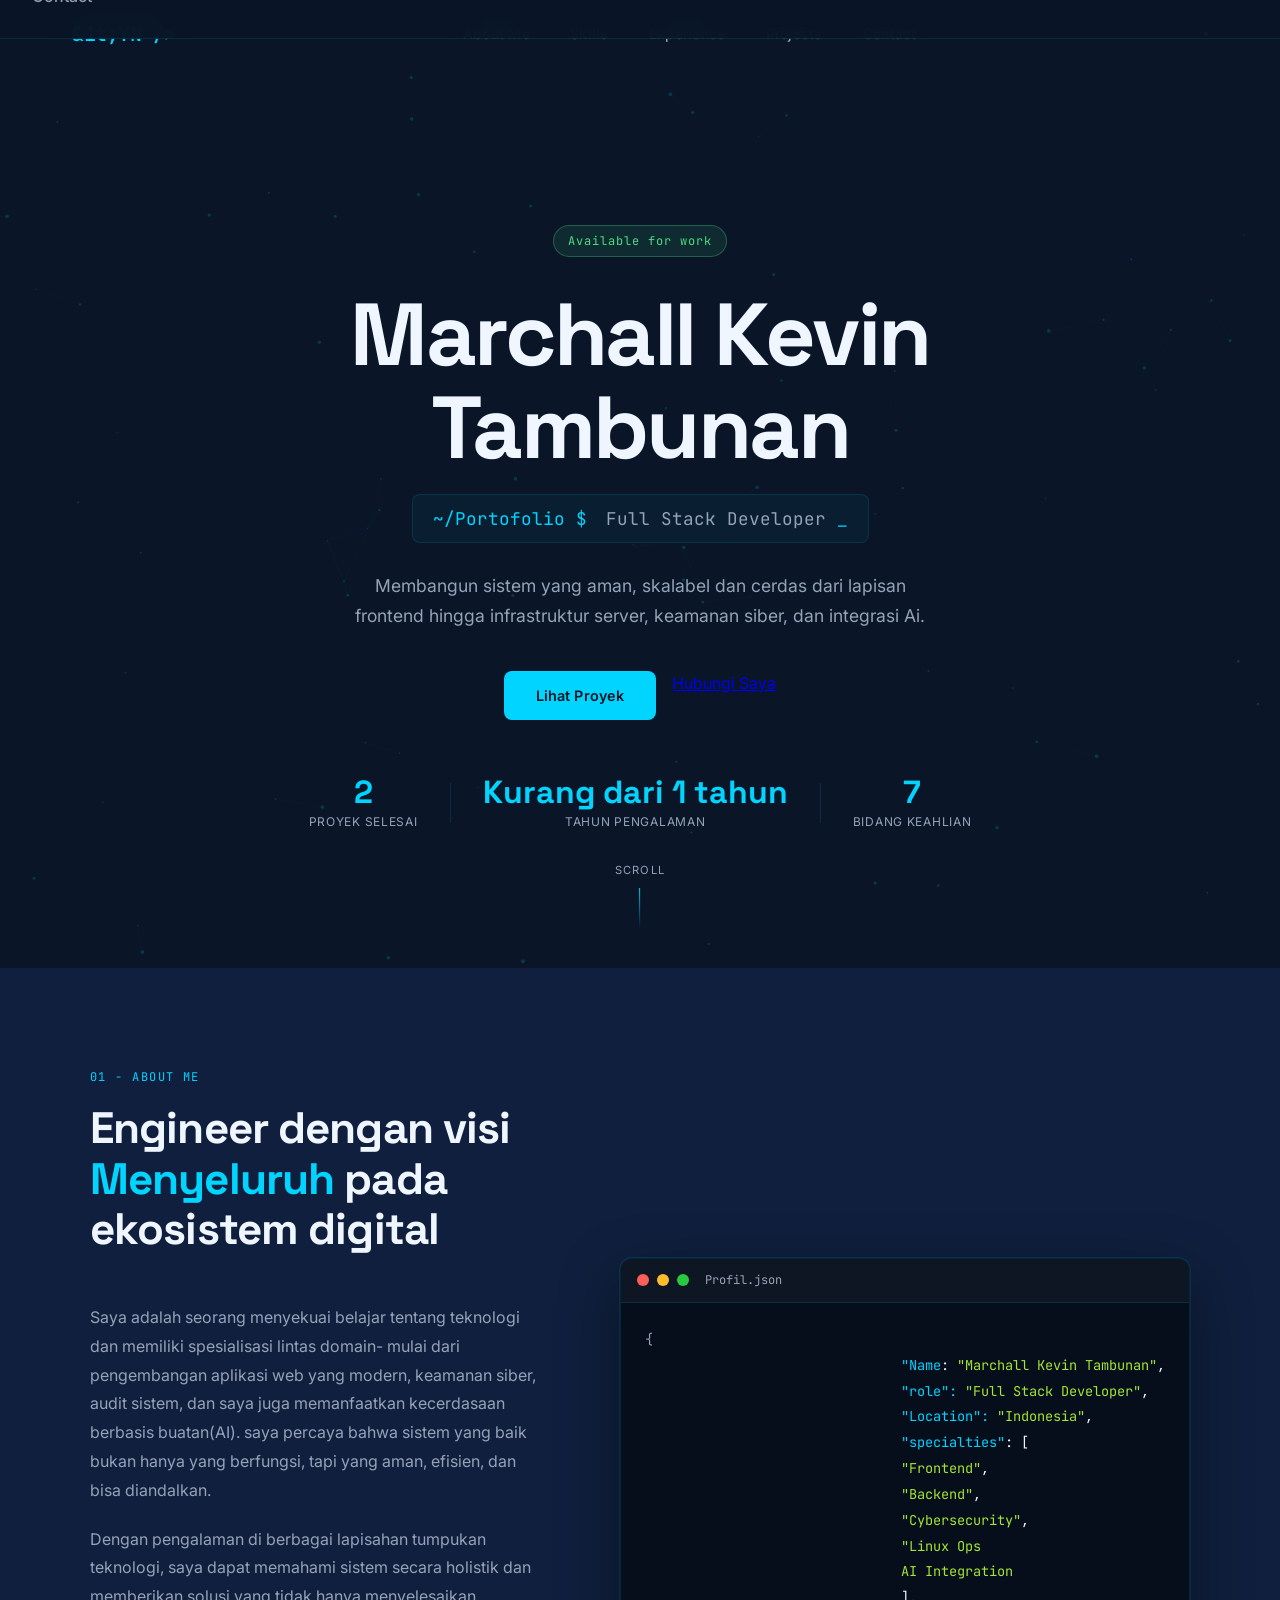
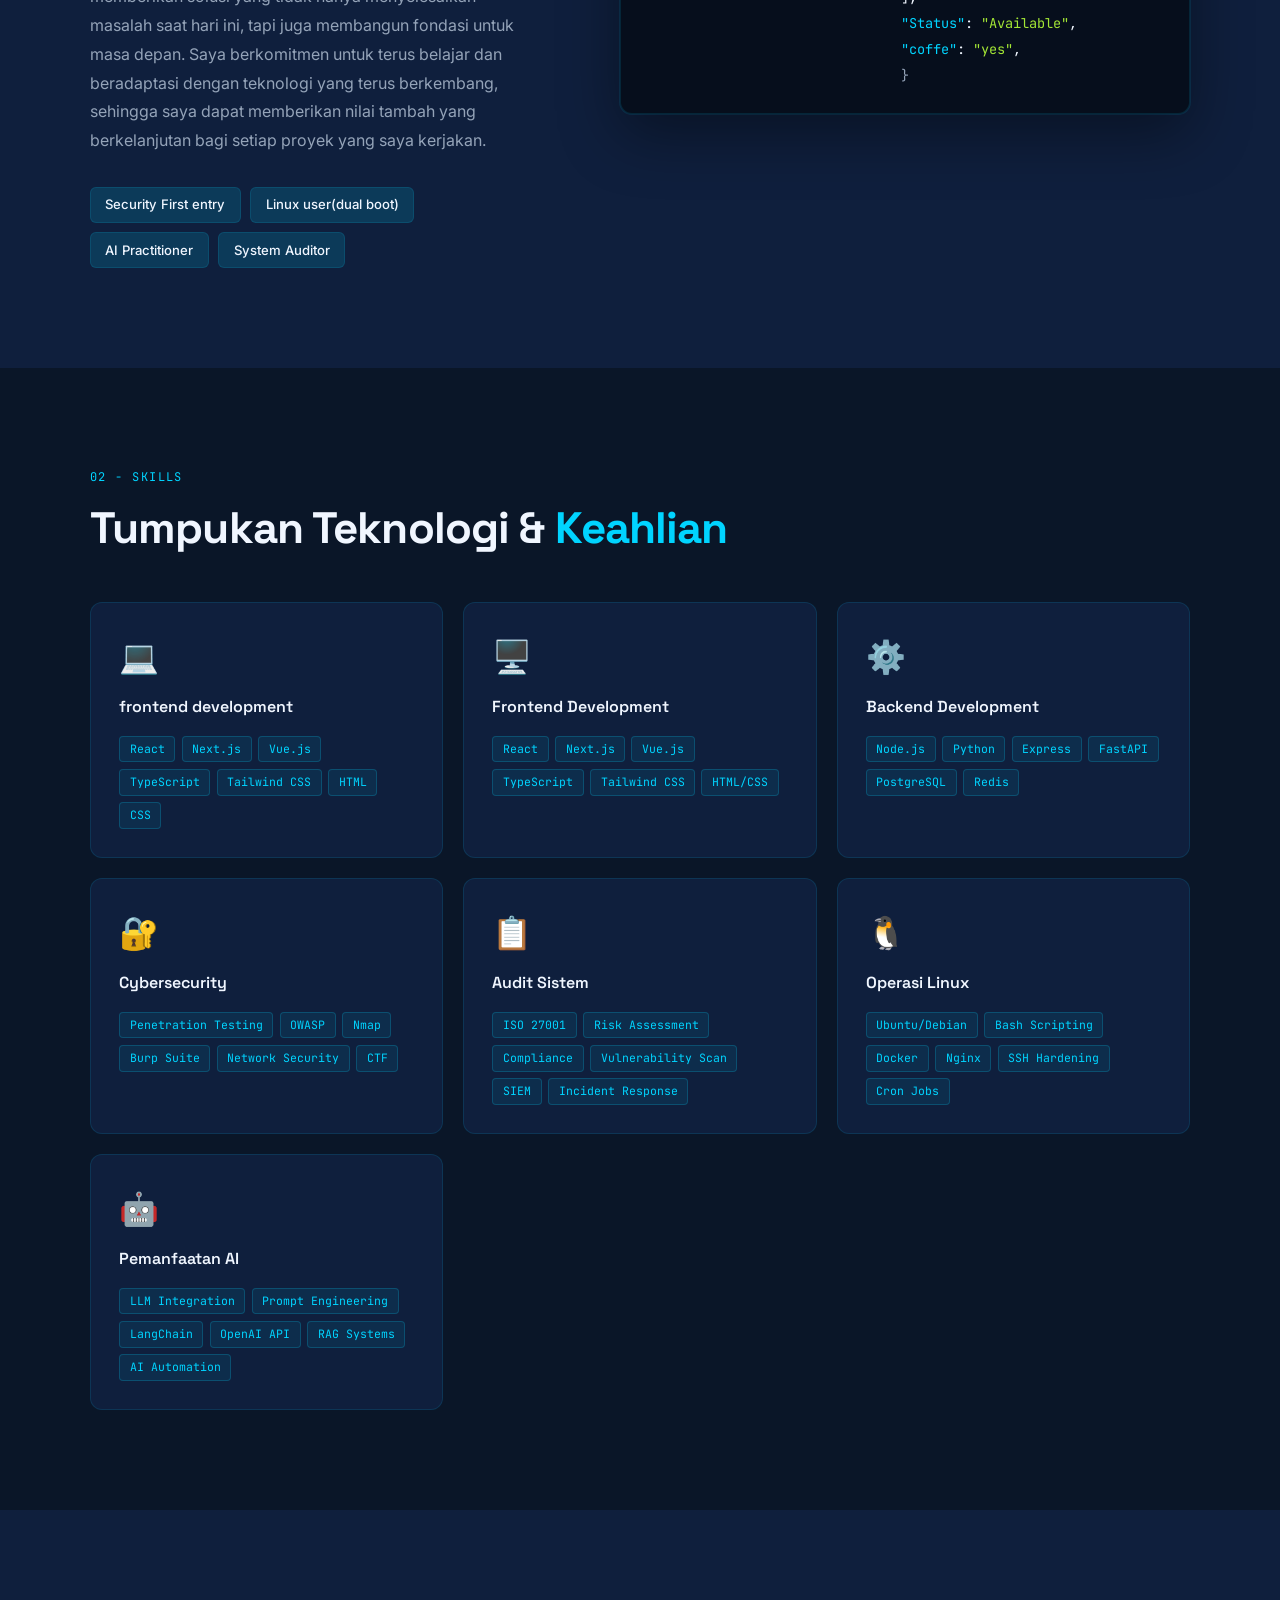
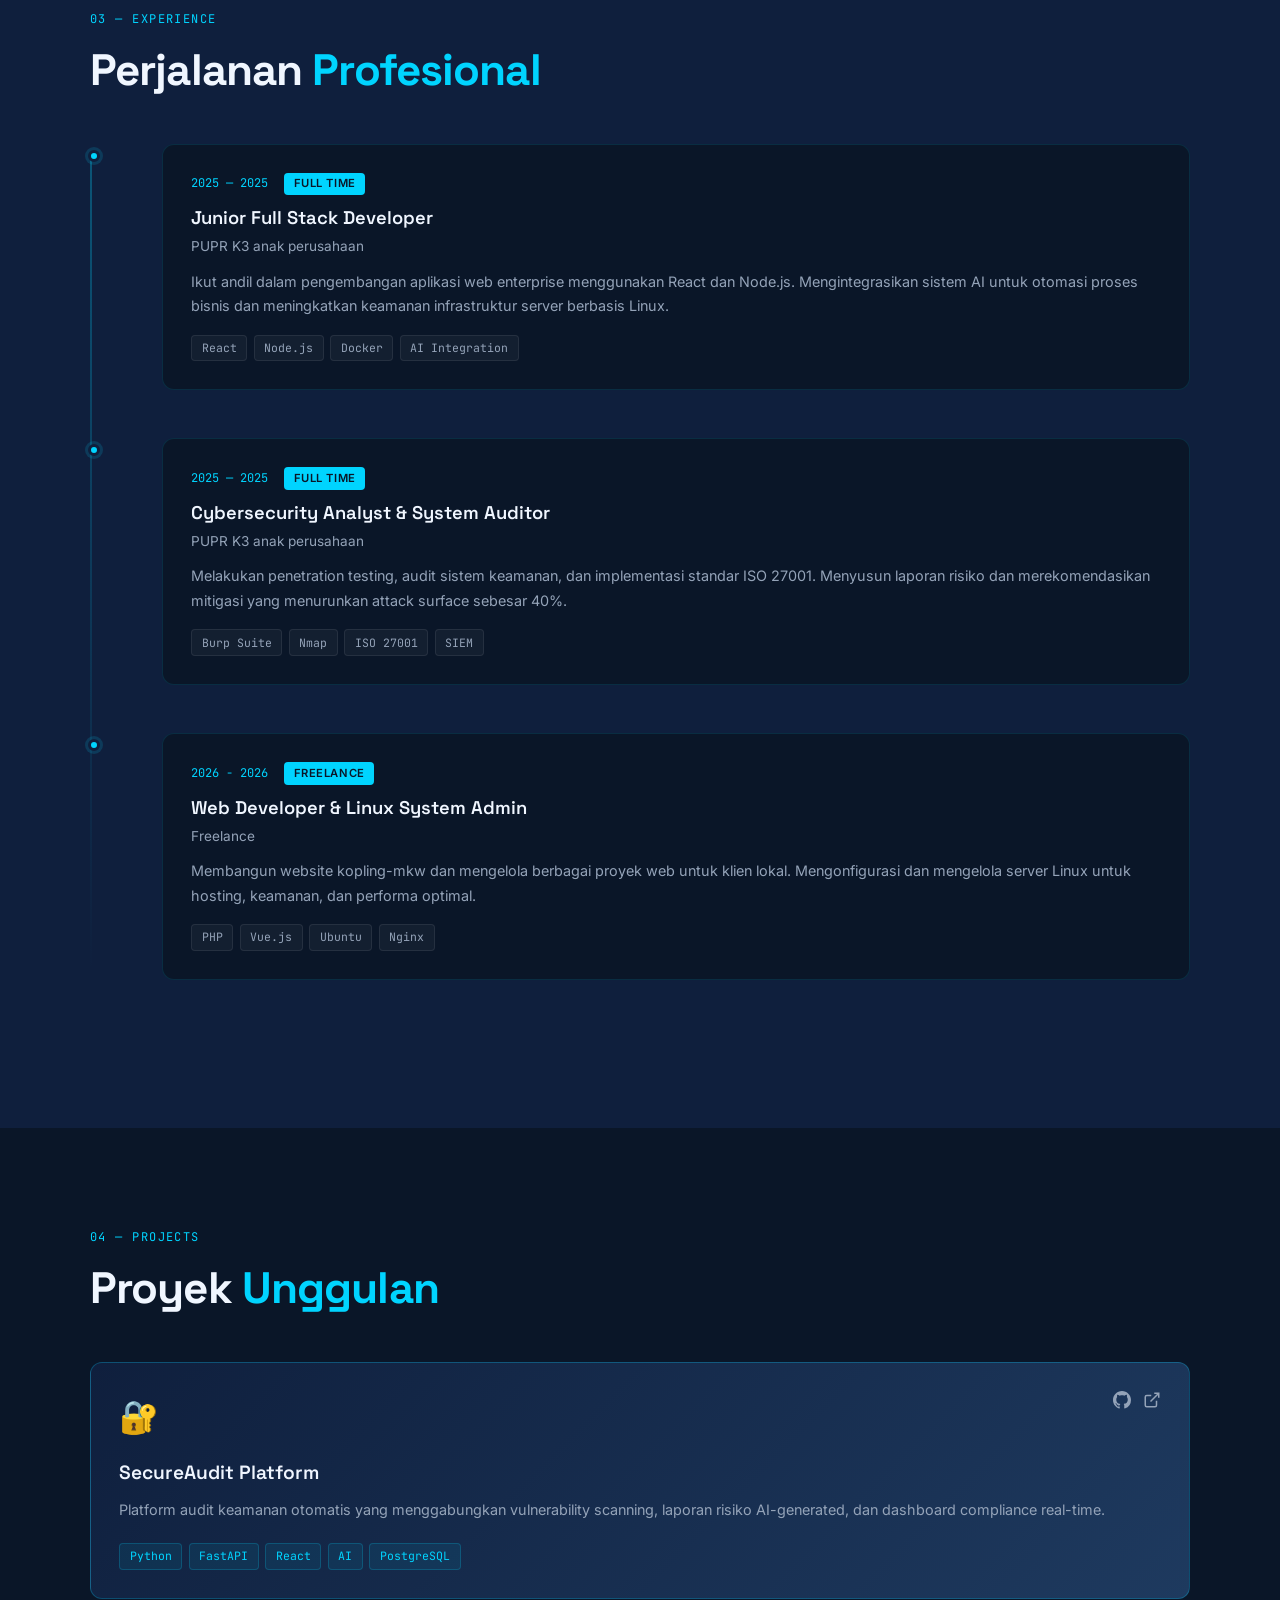
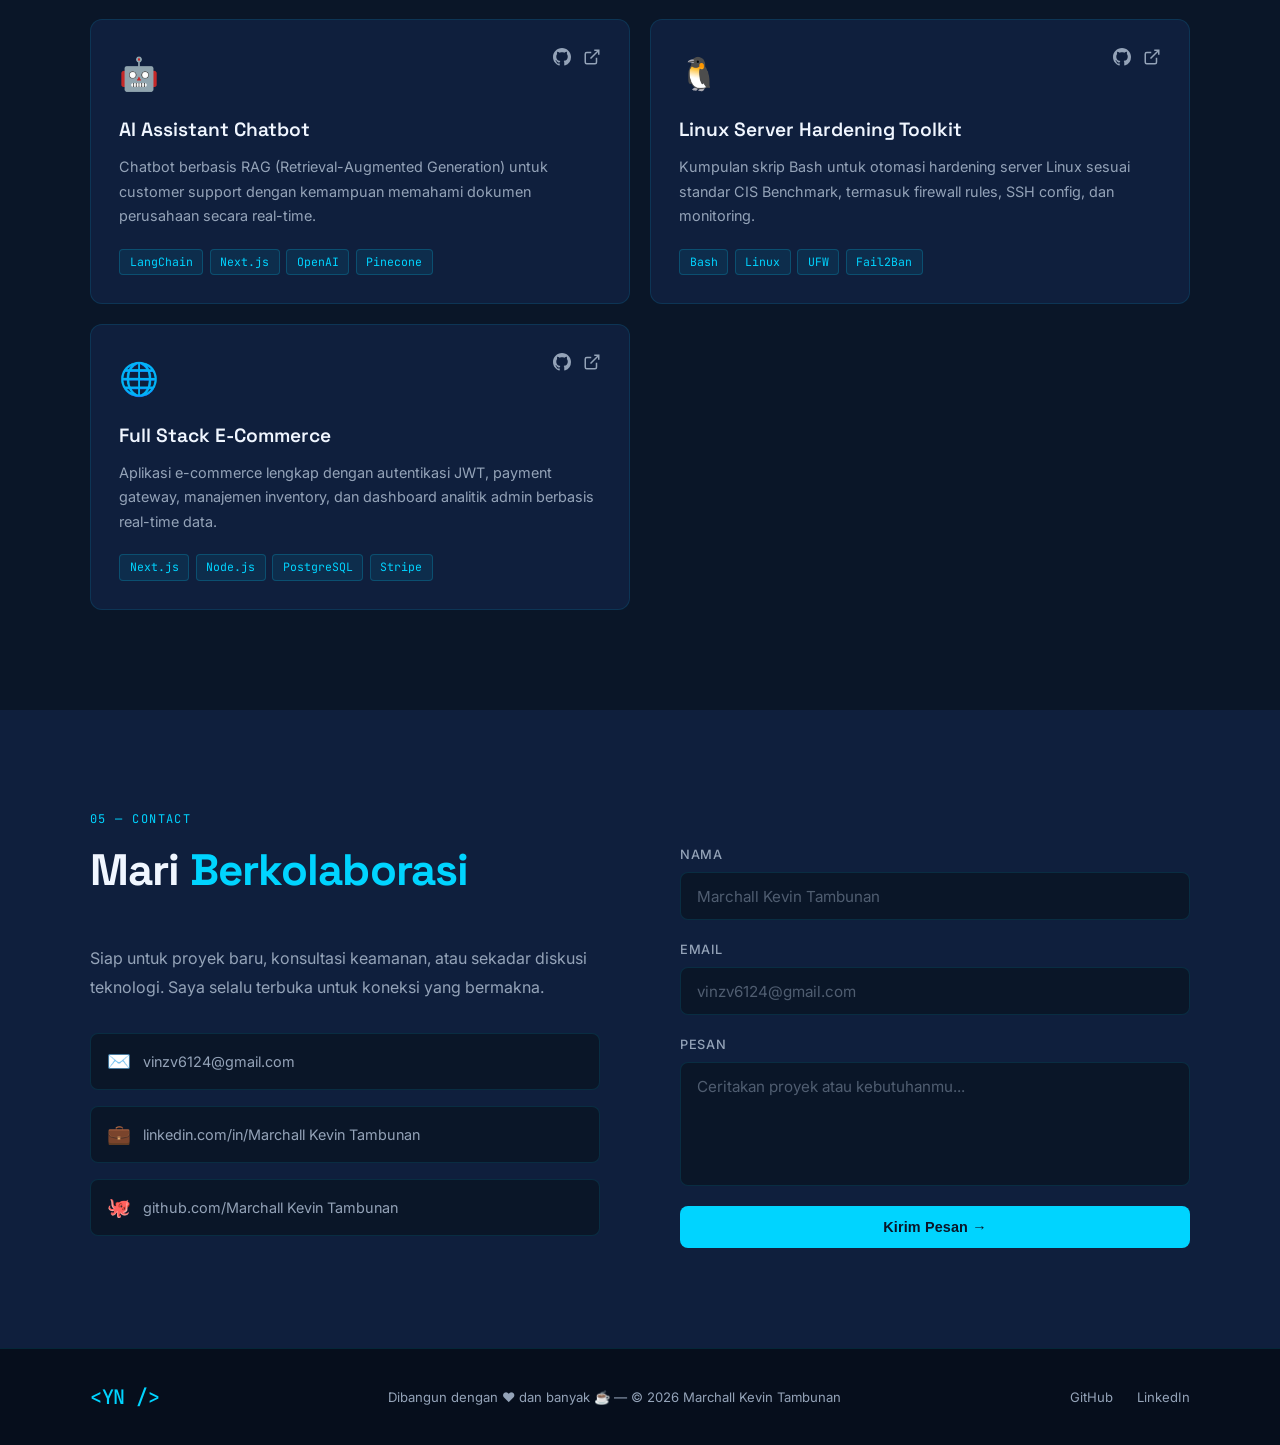
==== index.html @ 5326d5f7 "Update" ====
<!DOCTYPE html>
<html lang=""id>
    <head>
        <meta charset="UTF-8">
        <meta name="viewport" content="width=device-width, initial-scale=1.0">
        <title>Marchall Kevin Tambunan & Cybersecurity Engineer</title>
        <link rel="preconnect" href="https://fonts.googleapis.com">
        <link rel="preconnect" href="https://fonts.gstatic.com" crossorigin>
<link href="https://fonts.googleapis.com/css2?family=Space+Grotesk:wght@300;
400;500;600;700&family=Inter:wght@300;400;500;600&family=JetBrains+Mono:wght@400;500&display=swap"
 rel="stylesheet" />
 <link rel="stylesheet" href="Style.css">
    </head>
    <body>
        <nav class="navbar">
            <div class="nav-inner">
                <a href="#hero" class="nav-logo">&1t;YN /&gt;</a>
                <ul class="nav-links">
                    <li><a href="#about">About Me</a></li>
                    <li><a href="#skills">Skills</a></li>
                    <li><a href="#experience">Experience</a></li>
                    <li><a href="#projects">Projects</a></li>
                    <li><a href="#contact">Contact</a></li>
                </ul>
                <button class="humburger" id="humberger" aria-label="Toggle navigation">
                    <span class="bar"></span>
                    <span class="bar"></span>
                    <span class="bar"></span>
                </button>
            </div>
        </nav>

        <div class="mobile-menu" id="mobileMenu">
            <ul>
                <li><a href="#about" onclick="closeMobile()">About</a></li>
                <li><a href="#skills" onclick="closeMobile()">Skills</a></li>
                <li><a href="#experience" onclick="closeMobile()">Experience</a></li>
                <li><a href="#projects" onclick="closeMobile()">Projects</a></li>
                <li><a href="#contact" onclick="closeMobile()">Contact</a></li>
            </ul>
        </div>
        <section id="hero">
            <div class="hero-bg">
                <canvas id="gridCanvas"></canvas>
            </div>
            <div class="hero-content">
                <div class="terminal-badge"> Available for work</div>
                <h1 class="hero-name">Marchall Kevin Tambunan</h1>
                <div class="hero-roles">
                    <span class="prompt">~/Portofolio $</span>
                    <span class="typed-tex" id="typedText"></span>
                    <span class="cursor">_</span>
                </div>
                <p class="hero-desc">
                    Membangun sistem yang aman, skalabel dan cerdas dari lapisan frontend hingga infrastruktur
                    server, keamanan siber, dan integrasi Ai.
                </p>
                <div class="hero-actions">
                    <a href="#projects" class="btn-primary">Lihat Proyek</a>
                    <a href="#contact" class="btn-secondary">Hubungi Saya</a>
                </div>
                <div class="hero-stats">
                    <div class="stat"><span class="stat-num">2</span><span class="stat-label">Proyek selesai</span>
                    </span></div>
                    <div class="stat-div"></div>
                    <div class="stat"><span class="stat-num">Kurang dari 1 tahun</span><span class="stat-label">Tahun pengalaman</span>
                    </div>
                    <div class="stat-div"></div>
                    <div class="stat"><span class="stat-num">7</span><span class="stat-label">Bidang keahlian</span></div>
                </div>
            </div>
            <div class="scroll-indicator">
                <span>Scroll</span>
                <div class="scroll-line"></div>
            </div>
            </section>
            <!-- Tentang saya-->
             <section id="about">
                <div class="container">
                    <div class="section-label">01 - about me</div>
                    <div class="about-grid">
                        <div class="about-text">
                            <h2>Engineer dengan visi <span class="accent">Menyeluruh</span> pada ekosistem digital</h2>
                            <p> Saya adalah seorang menyekuai belajar tentang teknologi dan memiliki spesialisasi lintas domain- mulai dari
                                pengembangan aplikasi web yang modern, keamanan siber, audit sistem, dan saya juga memanfaatkan kecerdasaan
                                berbasis buatan(AI). saya percaya bahwa sistem yang baik bukan hanya yang berfungsi, tapi yang aman, efisien,
                                dan bisa diandalkan.
                            </p>
                            <p> Dengan pengalaman di berbagai lapisahan tumpukan teknologi, saya dapat memahami sistem secara holistik dan
                                memberikan solusi yang tidak hanya menyelesaikan masalah saat hari ini, tapi juga membangun fondasi untuk masa
                                depan. Saya berkomitmen untuk terus belajar dan beradaptasi dengan teknologi yang terus berkembang, sehingga 
                                saya dapat memberikan nilai tambah yang berkelanjutan bagi setiap proyek yang saya kerjakan.
                            </p>
                            <div class="about-tags">
                                <span class="tag"> Security First entry </span>
                                <span class="tag"> Linux user(dual boot) </span>
                                <span class="tag"> AI Practitioner</span>
                                <span class="tag"> System Auditor</span>
                            </div>
                        </div>
                        <div class="about-card">
                            <div class="card-terminal">
                                <div class="terminal-header">
                                    <span class="dot red"></span>
                                    <span class="dot yellow"></span>
                                    <span class="dot green"></span>
                                    <span class="terminal-title">Profil.json</span>
                                </div>
                                <pre class="terminal-code"><span class="key">{</span>
                                <span class="jkey">"Name</span>: <span class="jval">"Marchall Kevin Tambunan"</span>,
                                <span class="jkey">"role":</span> <span class="jval">"Full Stack Developer"</span>,
                                <span class="jkey">"Location":</span> <span class="jval">"Indonesia"</span>,
                                <span class="jkey">"specialties"</span>: [
                                <span class="jval">"Frontend"</span>,
                                <span class="jval">"Backend"</span>,
                                <span class="jval">"Cybersecurity"</span>,
                                <span class="jval">"Linux Ops</span>
                                <span class="jval">AI Integration</span>
                                ],
                                <span class="jkey">"Status"</span>: <span class="jval">"Available"</span>,
                                <span class="jkey">"coffe"</span>: <span class="jval">"yes"</span>,
                                <span class="key">}</span> </pre>
                            </div>
                        </div>
                    </div>
                </div>
             </section>
             <!--Keahlian-->
             <section id="skills">
                <div class="container">
                    <div class="section-label">02 - Skills</div>
                    <h2>Tumpukan Teknologi & <span class="accent">Keahlian</span></h2>
                    <div class="skills-grid">
                    
                    <div class="skill-card">
                        <div class="skill-icon">💻</div>
                        <h3>frontend development</h3>
                        <div class="skill-tags">
                            <span>React</span><span>Next.js</span><span>Vue.js</span>
                            <span>TypeScript</span><span>Tailwind CSS</span><span>HTML</span><span>CSS</span>
                        </div>
                    </div>
                    <div class="skill-card">
                        <div class="skill-icon">🖥️</div>
          <h3>Frontend Development</h3>
          <div class="skill-tags">
            <span>React</span><span>Next.js</span><span>Vue.js</span>
            <span>TypeScript</span><span>Tailwind CSS</span><span>HTML/CSS</span>
          </div>
        </div>
 
        <div class="skill-card">
          <div class="skill-icon">⚙️</div>
          <h3>Backend Development</h3>
          <div class="skill-tags">
            <span>Node.js</span><span>Python</span><span>Express</span>
            <span>FastAPI</span><span>PostgreSQL</span><span>Redis</span>
          </div>
        </div>
 
        <div class="skill-card">
          <div class="skill-icon">🔐</div>
          <h3>Cybersecurity</h3>
          <div class="skill-tags">
            <span>Penetration Testing</span><span>OWASP</span><span>Nmap</span>
            <span>Burp Suite</span><span>Network Security</span><span>CTF</span>
          </div>
        </div>
 
        <div class="skill-card">
          <div class="skill-icon">📋</div>
          <h3>Audit Sistem</h3>
          <div class="skill-tags">
            <span>ISO 27001</span><span>Risk Assessment</span><span>Compliance</span>
            <span>Vulnerability Scan</span><span>SIEM</span><span>Incident Response</span>
          </div>
        </div>
 
        <div class="skill-card">
          <div class="skill-icon">🐧</div>
          <h3>Operasi Linux</h3>
          <div class="skill-tags">
            <span>Ubuntu/Debian</span><span>Bash Scripting</span><span>Docker</span>
            <span>Nginx</span><span>SSH Hardening</span><span>Cron Jobs</span>
          </div>
        </div>
 
        <div class="skill-card">
          <div class="skill-icon">🤖</div>
          <h3>Pemanfaatan AI</h3>
          <div class="skill-tags">
            <span>LLM Integration</span><span>Prompt Engineering</span><span>LangChain</span>
            <span>OpenAI API</span><span>RAG Systems</span><span>AI Automation</span>
          </div>
        </div>
 
      </div>
    </div>
  </section>
 
  <!-- EXPERIENCE -->
  <section id="experience">
    <div class="container">
      <div class="section-label">03 — Experience</div>
      <h2>Perjalanan <span class="accent">Profesional</span></h2>
      <div class="timeline">
 
        <div class="timeline-item">
          <div class="timeline-dot"></div>
          <div class="timeline-content">
            <div class="tl-meta">
              <span class="tl-date">2025 — 2025</span>
              <span class="tl-badge">Full Time</span>
            </div>
            <h3>Junior Full Stack Developer</h3>
            <span class="tl-company">PUPR K3 anak perusahaan</span>
            <p>Ikut andil dalam pengembangan aplikasi web enterprise menggunakan React dan Node.js. Mengintegrasikan sistem AI untuk otomasi proses bisnis dan meningkatkan keamanan infrastruktur server berbasis Linux.</p>
            <div class="tl-techs"><span>React</span><span>Node.js</span><span>Docker</span><span>AI Integration</span></div>
          </div>
        </div>
 
        <div class="timeline-item">
          <div class="timeline-dot"></div>
          <div class="timeline-content">
            <div class="tl-meta">
              <span class="tl-date">2025 — 2025</span>
              <span class="tl-badge">Full Time</span>
            </div>
            <h3>Cybersecurity Analyst & System Auditor</h3>
            <span class="tl-company">PUPR K3 anak perusahaan</span>
            <p>Melakukan penetration testing, audit sistem keamanan, dan implementasi standar ISO 27001. Menyusun laporan risiko dan merekomendasikan mitigasi yang menurunkan attack surface sebesar 40%.</p>
            <div class="tl-techs"><span>Burp Suite</span><span>Nmap</span><span>ISO 27001</span><span>SIEM</span></div>
          </div>
        </div>
 
        <div class="timeline-item">
          <div class="timeline-dot"></div>
          <div class="timeline-content">
            <div class="tl-meta">
              <span class="tl-date">2026 - 2026</span>
              <span class="tl-badge">Freelance</span>
            </div>
            <h3>Web Developer & Linux System Admin</h3>
            <span class="tl-company">Freelance</span>
            <p>Membangun website kopling-mkw dan mengelola berbagai proyek web untuk klien lokal. Mengonfigurasi dan mengelola server Linux untuk hosting, keamanan, dan performa optimal.</p>
            <div class="tl-techs"><span>PHP</span><span>Vue.js</span><span>Ubuntu</span><span>Nginx</span></div>
          </div>
        </div>
 
      </div>
    </div>
  </section>
 
  <!-- PROJECTS -->
  <section id="projects">
    <div class="container">
      <div class="section-label">04 — Projects</div>
      <h2>Proyek <span class="accent">Unggulan</span></h2>
      <div class="projects-grid">
 
        <div class="project-card featured">
          <div class="project-header">
            <div class="project-icon">🔐</div>
            <div class="project-links">
              <a href="#" aria-label="GitHub">
                <svg viewBox="0 0 24 24" width="18" height="18" fill="currentColor"><path d="M12 0C5.37 0 0 5.37 0 12c0 5.31 3.435 9.795 8.205 11.385.6.105.825-.255.825-.57 0-.285-.015-1.23-.015-2.235-3.015.555-3.795-.735-4.035-1.41-.135-.345-.72-1.41-1.23-1.695-.42-.225-1.02-.78-.015-.795.945-.015 1.62.87 1.845 1.23 1.08 1.815 2.805 1.305 3.495.99.105-.78.42-1.305.765-1.605-2.67-.3-5.46-1.335-5.46-5.925 0-1.305.465-2.385 1.23-3.225-.12-.3-.54-1.53.12-3.18 0 0 1.005-.315 3.3 1.23.96-.27 1.98-.405 3-.405s2.04.135 3 .405c2.295-1.56 3.3-1.23 3.3-1.23.66 1.65.24 2.88.12 3.18.765.84 1.23 1.905 1.23 3.225 0 4.605-2.805 5.625-5.475 5.925.435.375.81 1.095.81 2.22 0 1.605-.015 2.895-.015 3.3 0 .315.225.69.825.57A12.02 12.02 0 0024 12c0-6.63-5.37-12-12-12z"/></svg>
              </a>
              <a href="#" aria-label="Live Demo">
                <svg viewBox="0 0 24 24" width="18" height="18" fill="none" stroke="currentColor" stroke-width="2"><path d="M18 13v6a2 2 0 01-2 2H5a2 2 0 01-2-2V8a2 2 0 012-2h6M15 3h6v6M10 14L21 3"/></svg>
              </a>
            </div>
          </div>
          <h3>SecureAudit Platform</h3>
          <p>Platform audit keamanan otomatis yang menggabungkan vulnerability scanning, laporan risiko AI-generated, dan dashboard compliance real-time.</p>
          <div class="project-techs">
            <span>Python</span><span>FastAPI</span><span>React</span><span>AI</span><span>PostgreSQL</span>
          </div>
        </div>
 
        <div class="project-card">
          <div class="project-header">
            <div class="project-icon">🤖</div>
            <div class="project-links">
              <a href="#" aria-label="GitHub"><svg viewBox="0 0 24 24" width="18" height="18" fill="currentColor"><path d="M12 0C5.37 0 0 5.37 0 12c0 5.31 3.435 9.795 8.205 11.385.6.105.825-.255.825-.57 0-.285-.015-1.23-.015-2.235-3.015.555-3.795-.735-4.035-1.41-.135-.345-.72-1.41-1.23-1.695-.42-.225-1.02-.78-.015-.795.945-.015 1.62.87 1.845 1.23 1.08 1.815 2.805 1.305 3.495.99.105-.78.42-1.305.765-1.605-2.67-.3-5.46-1.335-5.46-5.925 0-1.305.465-2.385 1.23-3.225-.12-.3-.54-1.53.12-3.18 0 0 1.005-.315 3.3 1.23.96-.27 1.98-.405 3-.405s2.04.135 3 .405c2.295-1.56 3.3-1.23 3.3-1.23.66 1.65.24 2.88.12 3.18.765.84 1.23 1.905 1.23 3.225 0 4.605-2.805 5.625-5.475 5.925.435.375.81 1.095.81 2.22 0 1.605-.015 2.895-.015 3.3 0 .315.225.69.825.57A12.02 12.02 0 0024 12c0-6.63-5.37-12-12-12z"/></svg></a>
              <a href="#" aria-label="Live"><svg viewBox="0 0 24 24" width="18" height="18" fill="none" stroke="currentColor" stroke-width="2"><path d="M18 13v6a2 2 0 01-2 2H5a2 2 0 01-2-2V8a2 2 0 012-2h6M15 3h6v6M10 14L21 3"/></svg></a>
            </div>
          </div>
          <h3>AI Assistant Chatbot</h3>
          <p>Chatbot berbasis RAG (Retrieval-Augmented Generation) untuk customer support dengan kemampuan memahami dokumen perusahaan secara real-time.</p>
          <div class="project-techs">
            <span>LangChain</span><span>Next.js</span><span>OpenAI</span><span>Pinecone</span>
          </div>
        </div>
 
        <div class="project-card">
          <div class="project-header">
            <div class="project-icon">🐧</div>
            <div class="project-links">
              <a href="#" aria-label="GitHub"><svg viewBox="0 0 24 24" width="18" height="18" fill="currentColor"><path d="M12 0C5.37 0 0 5.37 0 12c0 5.31 3.435 9.795 8.205 11.385.6.105.825-.255.825-.57 0-.285-.015-1.23-.015-2.235-3.015.555-3.795-.735-4.035-1.41-.135-.345-.72-1.41-1.23-1.695-.42-.225-1.02-.78-.015-.795.945-.015 1.62.87 1.845 1.23 1.08 1.815 2.805 1.305 3.495.99.105-.78.42-1.305.765-1.605-2.67-.3-5.46-1.335-5.46-5.925 0-1.305.465-2.385 1.23-3.225-.12-.3-.54-1.53.12-3.18 0 0 1.005-.315 3.3 1.23.96-.27 1.98-.405 3-.405s2.04.135 3 .405c2.295-1.56 3.3-1.23 3.3-1.23.66 1.65.24 2.88.12 3.18.765.84 1.23 1.905 1.23 3.225 0 4.605-2.805 5.625-5.475 5.925.435.375.81 1.095.81 2.22 0 1.605-.015 2.895-.015 3.3 0 .315.225.69.825.57A12.02 12.02 0 0024 12c0-6.63-5.37-12-12-12z"/></svg></a>
              <a href="#" aria-label="Live"><svg viewBox="0 0 24 24" width="18" height="18" fill="none" stroke="currentColor" stroke-width="2"><path d="M18 13v6a2 2 0 01-2 2H5a2 2 0 01-2-2V8a2 2 0 012-2h6M15 3h6v6M10 14L21 3"/></svg></a>
            </div>
          </div>
          <h3>Linux Server Hardening Toolkit</h3>
          <p>Kumpulan skrip Bash untuk otomasi hardening server Linux sesuai standar CIS Benchmark, termasuk firewall rules, SSH config, dan monitoring.</p>
          <div class="project-techs">
            <span>Bash</span><span>Linux</span><span>UFW</span><span>Fail2Ban</span>
          </div>
        </div>
 
        <div class="project-card">
          <div class="project-header">
            <div class="project-icon">🌐</div>
            <div class="project-links">
              <a href="#" aria-label="GitHub"><svg viewBox="0 0 24 24" width="18" height="18" fill="currentColor"><path d="M12 0C5.37 0 0 5.37 0 12c0 5.31 3.435 9.795 8.205 11.385.6.105.825-.255.825-.57 0-.285-.015-1.23-.015-2.235-3.015.555-3.795-.735-4.035-1.41-.135-.345-.72-1.41-1.23-1.695-.42-.225-1.02-.78-.015-.795.945-.015 1.62.87 1.845 1.23 1.08 1.815 2.805 1.305 3.495.99.105-.78.42-1.305.765-1.605-2.67-.3-5.46-1.335-5.46-5.925 0-1.305.465-2.385 1.23-3.225-.12-.3-.54-1.53.12-3.18 0 0 1.005-.315 3.3 1.23.96-.27 1.98-.405 3-.405s2.04.135 3 .405c2.295-1.56 3.3-1.23 3.3-1.23.66 1.65.24 2.88.12 3.18.765.84 1.23 1.905 1.23 3.225 0 4.605-2.805 5.625-5.475 5.925.435.375.81 1.095.81 2.22 0 1.605-.015 2.895-.015 3.3 0 .315.225.69.825.57A12.02 12.02 0 0024 12c0-6.63-5.37-12-12-12z"/></svg></a>
              <a href="#" aria-label="Live"><svg viewBox="0 0 24 24" width="18" height="18" fill="none" stroke="currentColor" stroke-width="2"><path d="M18 13v6a2 2 0 01-2 2H5a2 2 0 01-2-2V8a2 2 0 012-2h6M15 3h6v6M10 14L21 3"/></svg></a>
            </div>
          </div>
          <h3>Full Stack E-Commerce</h3>
          <p>Aplikasi e-commerce lengkap dengan autentikasi JWT, payment gateway, manajemen inventory, dan dashboard analitik admin berbasis real-time data.</p>
          <div class="project-techs">
            <span>Next.js</span><span>Node.js</span><span>PostgreSQL</span><span>Stripe</span>
          </div>
        </div>
 
      </div>
    </div>
  </section>
 
  <!-- CONTACT -->
  <section id="contact">
    <div class="container">
      <div class="section-label">05 — Contact</div>
      <div class="contact-inner">
        <div class="contact-left">
          <h2>Mari <span class="accent">Berkolaborasi</span></h2>
          <p>Siap untuk proyek baru, konsultasi keamanan, atau sekadar diskusi teknologi. Saya selalu terbuka untuk koneksi yang bermakna.</p>
          <div class="contact-items">
            <a href="mailto:vinzv6124@gmail.com" class="contact-item">
              <span class="ci-icon">✉️</span>
              <span>vinzv6124@gmail.com</span>
            </a>
            <a href="https://www.linkedin.com/in/marchall-kevin-691634372/?skipRedirect=true" class="contact-item" target="_blank">
              <span class="ci-icon">💼</span>
              <span>linkedin.com/in/Marchall Kevin Tambunan</span>
            </a>
            <a href="https://github.com/Marchall-KevinTambunan" class="contact-item" target="_blank">
              <span class="ci-icon">🐙</span>
              <span>github.com/Marchall Kevin Tambunan</span>
            </a>
          </div>
        </div>
        <form class="contact-form" id="contactForm">
          <div class="form-group">
            <label for="name">Nama</label>
            <input type="text" id="name" placeholder="Marchall Kevin Tambunan" required />
          </div>
          <div class="form-group">
            <label for="email">Email</label>
            <input type="email" id="email" placeholder="vinzv6124@gmail.com" required />
          </div>
          <div class="form-group">
            <label for="message">Pesan</label>
            <textarea id="message" rows="5" placeholder="Ceritakan proyek atau kebutuhanmu..." required></textarea>
          </div>
          <button type="submit" class="btn-primary full-width">Kirim Pesan →</button>
        </form>
      </div>
    </div>
  </section>
 
  <!-- FOOTER -->
  <footer>
    <div class="footer-inner">
      <span class="nav-logo">&lt;YN /&gt;</span>
      <p>Dibangun dengan ❤️ dan banyak ☕ — © 2026 Marchall Kevin Tambunan</p>
      <div class="footer-links">
        <a href="https://github.com/yourusername" target="_blank">GitHub</a>
        <a href="https://linkedin.com/in/yourprofile" target="_blank">LinkedIn</a>
      </div>
    </div>
  </footer>
 
  <script src="main.js"></script>
</body>
</html>
---- Style.css ----
/* ===== RESET & BASE ===== */
*, *::before, *::after { box-sizing: border-box; margin: 0; padding: 0; }

:root {
  --navy: #0A1628;
  --navy-mid: #0F1F3D;
  --slate: #1E3A5F;
  --slate-light: #2A4A72;
  --accent: #00D4FF;
  --accent-dim: rgba(0, 212, 255, 0.15);
  --accent-glow: rgba(0, 212, 255, 0.08);
  --white: #F0F6FF;
  --muted: #94A3B8;
  --border: rgba(0, 212, 255, 0.12);
  --font-display: 'Space Grotesk', sans-serif;
  --font-body: 'Inter', sans-serif;
  --font-mono: 'JetBrains Mono', monospace;
}

html { scroll-behavior: smooth; }

body {
  font-family: var(--font-body);
  background: var(--navy);
  color: var(--white);
  line-height: 1.6;
  overflow-x: hidden;
}

/* ===== SCROLLBAR ===== */
::-webkit-scrollbar { width: 6px; }
::-webkit-scrollbar-track { background: var(--navy); }
::-webkit-scrollbar-thumb { background: var(--slate-light); border-radius: 3px; }

/* ===== NAV ===== */
#navbar {
  position: fixed;
  top: 0; left: 0; right: 0;
  z-index: 100;
  background: rgba(10, 22, 40, 0.85);
  backdrop-filter: blur(16px);
  border-bottom: 1px solid var(--border);
  transition: all 0.3s;
}

.nav-inner {
  max-width: 1200px;
  margin: 0 auto;
  padding: 0 2rem;
  height: 68px;
  display: flex;
  align-items: center;
  justify-content: space-between;
}

.nav-logo {
  font-family: var(--font-mono);
  font-size: 1.25rem;
  font-weight: 500;
  color: var(--accent);
  text-decoration: none;
  letter-spacing: -0.5px;
}

.nav-links {
  display: flex;
  list-style: none;
  gap: 2.5rem;
  align-items: center;
}

.nav-links a {
  color: var(--muted);
  text-decoration: none;
  font-size: 0.875rem;
  font-weight: 500;
  transition: color 0.2s;
  letter-spacing: 0.02em;
}

.nav-links a:hover { color: var(--white); }

.nav-cta {
  background: var(--accent-dim) !important;
  border: 1px solid var(--accent) !important;
  color: var(--accent) !important;
  padding: 0.45rem 1.1rem !important;
  border-radius: 6px !important;
  transition: all 0.2s !important;
}

.nav-cta:hover {
  background: var(--accent) !important;
  color: var(--navy) !important;
}

.hamburger {
  display: none;
  flex-direction: column;
  gap: 5px;
  background: none;
  border: none;
  cursor: pointer;
  padding: 4px;
}

.hamburger span {
  display: block;
  width: 24px;
  height: 2px;
  background: var(--white);
  border-radius: 2px;
  transition: all 0.3s;
}

/* ===== MOBILE MENU ===== */
.mobile-menu {
  position: fixed;
  top: 68px; left: 0; right: 0;
  background: rgba(10, 22, 40, 0.97);
  backdrop-filter: blur(20px);
  border-bottom: 1px solid var(--border);
  z-index: 99;
  transform: translateY(-110%);
  transition: transform 0.3s ease;
}

.mobile-menu.open { transform: translateY(0); }

.mobile-menu ul {
  list-style: none;
  padding: 1.5rem 2rem;
  display: flex;
  flex-direction: column;
  gap: 1.2rem;
}

.mobile-menu a {
  color: var(--muted);
  text-decoration: none;
  font-size: 1rem;
  font-weight: 500;
  display: block;
  padding: 0.25rem 0;
  transition: color 0.2s;
}

.mobile-menu a:hover { color: var(--accent); }

/* ===== HERO ===== */
#hero {
  position: relative;
  min-height: 100vh;
  display: flex;
  align-items: center;
  padding: 100px 2rem 80px;
  overflow: hidden;
}

.hero-bg {
  position: absolute;
  inset: 0;
  z-index: 0;
}

#gridCanvas {
  width: 100%;
  height: 100%;
  opacity: 0.35;
}

.hero-content {
  position: relative;
  z-index: 1;
  max-width: 780px;
  margin: 0 auto;
  text-align: center;
}

.terminal-badge {
  display: inline-flex;
  align-items: center;
  gap: 0.5rem;
  font-family: var(--font-mono);
  font-size: 0.75rem;
  color: #4ADE80;
  background: rgba(74, 222, 128, 0.1);
  border: 1px solid rgba(74, 222, 128, 0.3);
  padding: 0.35rem 0.9rem;
  border-radius: 100px;
  letter-spacing: 0.08em;
  margin-bottom: 2rem;
  animation: pulse-green 2s ease-in-out infinite;
}

@keyframes pulse-green {
  0%, 100% { box-shadow: 0 0 0 0 rgba(74, 222, 128, 0.2); }
  50% { box-shadow: 0 0 0 6px rgba(74, 222, 128, 0); }
}

.hero-name {
  font-family: var(--font-display);
  font-size: clamp(3rem, 7vw, 5.5rem);
  font-weight: 700;
  line-height: 1.05;
  letter-spacing: -0.03em;
  color: var(--white);
  margin-bottom: 1.25rem;
}

.hero-roles {
  font-family: var(--font-mono);
  font-size: clamp(0.9rem, 2vw, 1.1rem);
  color: var(--muted);
  margin-bottom: 1.75rem;
  background: rgba(0, 212, 255, 0.04);
  border: 1px solid var(--border);
  display: inline-block;
  padding: 0.6rem 1.25rem;
  border-radius: 8px;
}

.prompt { color: var(--accent); margin-right: 0.5rem; }
.typed-text { color: var(--white); }
.cursor {
  color: var(--accent);
  animation: blink 1s step-end infinite;
}

@keyframes blink { 0%, 100% { opacity: 1; } 50% { opacity: 0; } }

.hero-desc {
  font-size: clamp(0.95rem, 2vw, 1.1rem);
  color: var(--muted);
  max-width: 580px;
  margin: 0 auto 2.5rem;
  line-height: 1.7;
}

.hero-actions {
  display: flex;
  gap: 1rem;
  justify-content: center;
  flex-wrap: wrap;
  margin-bottom: 3.5rem;
}

.btn-primary {
  background: var(--accent);
  color: var(--navy);
  font-weight: 600;
  font-size: 0.9rem;
  padding: 0.8rem 2rem;
  border-radius: 8px;
  text-decoration: none;
  border: none;
  cursor: pointer;
  letter-spacing: 0.01em;
  transition: all 0.2s;
  display: inline-block;
}

.btn-primary:hover {
  background: #00BFDF;
  transform: translateY(-2px);
  box-shadow: 0 8px 24px rgba(0, 212, 255, 0.3);
}

.btn-primary.full-width { width: 100%; text-align: center; }

.btn-ghost {
  background: transparent;
  color: var(--white);
  font-weight: 500;
  font-size: 0.9rem;
  padding: 0.8rem 2rem;
  border-radius: 8px;
  text-decoration: none;
  border: 1px solid rgba(255,255,255,0.15);
  transition: all 0.2s;
  display: inline-block;
}

.btn-ghost:hover {
  border-color: var(--accent);
  color: var(--accent);
}

.hero-stats {
  display: flex;
  align-items: center;
  justify-content: center;
  gap: 2rem;
  flex-wrap: wrap;
}

.stat { text-align: center; }

.stat-num {
  display: block;
  font-family: var(--font-display);
  font-size: 2rem;
  font-weight: 700;
  color: var(--accent);
  line-height: 1;
}

.stat-label {
  display: block;
  font-size: 0.75rem;
  color: var(--muted);
  margin-top: 0.25rem;
  text-transform: uppercase;
  letter-spacing: 0.06em;
}

.stat-div {
  width: 1px;
  height: 40px;
  background: var(--border);
}

.scroll-indicator {
  position: absolute;
  bottom: 2.5rem;
  left: 50%;
  transform: translateX(-50%);
  display: flex;
  flex-direction: column;
  align-items: center;
  gap: 0.5rem;
  color: var(--muted);
  font-size: 0.7rem;
  letter-spacing: 0.1em;
  text-transform: uppercase;
}

.scroll-line {
  width: 1px;
  height: 40px;
  background: linear-gradient(to bottom, var(--accent), transparent);
  animation: scroll-drop 1.5s ease-in-out infinite;
}

@keyframes scroll-drop {
  0% { transform: scaleY(0); transform-origin: top; }
  50% { transform: scaleY(1); transform-origin: top; }
  51% { transform: scaleY(1); transform-origin: bottom; }
  100% { transform: scaleY(0); transform-origin: bottom; }
}

/* ===== SECTIONS ===== */
section:not(#hero) {
  padding: 100px 2rem;
  position: relative;
}

.container {
  max-width: 1100px;
  margin: 0 auto;
}

.section-label {
  font-family: var(--font-mono);
  font-size: 0.75rem;
  color: var(--accent);
  letter-spacing: 0.12em;
  text-transform: uppercase;
  margin-bottom: 1rem;
}

h2 {
  font-family: var(--font-display);
  font-size: clamp(1.9rem, 4vw, 2.75rem);
  font-weight: 700;
  letter-spacing: -0.02em;
  line-height: 1.15;
  margin-bottom: 3rem;
}

.accent { color: var(--accent); }

/* ===== ABOUT ===== */
#about { background: var(--navy-mid); }

.about-grid {
  display: grid;
  grid-template-columns: 1fr 1fr;
  gap: 5rem;
  align-items: center;
}

.about-text p {
  color: var(--muted);
  line-height: 1.8;
  font-size: 1rem;
  margin-bottom: 1.25rem;
}

.about-tags {
  display: flex;
  flex-wrap: wrap;
  gap: 0.6rem;
  margin-top: 2rem;
}

.tag {
  background: var(--accent-dim);
  border: 1px solid var(--border);
  color: var(--white);
  font-size: 0.82rem;
  padding: 0.4rem 0.9rem;
  border-radius: 6px;
  font-weight: 500;
}

.card-terminal {
  background: #060E1C;
  border: 1px solid var(--border);
  border-radius: 12px;
  overflow: hidden;
  box-shadow: 0 20px 60px rgba(0,0,0,0.4), 0 0 0 1px var(--border);
}

.terminal-header {
  padding: 0.75rem 1rem;
  background: rgba(255,255,255,0.03);
  border-bottom: 1px solid var(--border);
  display: flex;
  align-items: center;
  gap: 0.5rem;
}

.dot {
  width: 12px; height: 12px;
  border-radius: 50%;
}
.dot.red { background: #FF5F57; }
.dot.yellow { background: #FEBC2E; }
.dot.green { background: #28C840; }

.terminal-title {
  margin-left: 0.5rem;
  font-family: var(--font-mono);
  font-size: 0.75rem;
  color: var(--muted);
}

.terminal-code {
  padding: 1.5rem;
  font-family: var(--font-mono);
  font-size: 0.85rem;
  line-height: 1.9;
  white-space: pre;
}

.key { color: var(--muted); }
.jkey { color: var(--accent); }
.jval { color: #A3E635; }
.jgreen { color: #4ADE80; }

/* ===== SKILLS ===== */
#skills { background: var(--navy); }

.skills-grid {
  display: grid;
  grid-template-columns: repeat(3, 1fr);
  gap: 1.25rem;
}

.skill-card {
  background: var(--navy-mid);
  border: 1px solid var(--border);
  border-radius: 12px;
  padding: 1.75rem;
  transition: all 0.3s;
  position: relative;
  overflow: hidden;
}

.skill-card::before {
  content: '';
  position: absolute;
  top: 0; left: 0; right: 0;
  height: 2px;
  background: linear-gradient(90deg, transparent, var(--accent), transparent);
  transform: scaleX(0);
  transition: transform 0.3s;
}

.skill-card:hover {
  border-color: rgba(0, 212, 255, 0.3);
  transform: translateY(-4px);
  box-shadow: 0 12px 40px rgba(0, 212, 255, 0.08);
}

.skill-card:hover::before { transform: scaleX(1); }

.skill-icon {
  font-size: 2rem;
  margin-bottom: 0.75rem;
  display: block;
}

.skill-card h3 {
  font-family: var(--font-display);
  font-size: 1rem;
  font-weight: 600;
  margin-bottom: 1rem;
  color: var(--white);
}

.skill-tags {
  display: flex;
  flex-wrap: wrap;
  gap: 0.4rem;
}

.skill-tags span {
  font-family: var(--font-mono);
  font-size: 0.72rem;
  color: var(--accent);
  background: var(--accent-glow);
  border: 1px solid rgba(0, 212, 255, 0.2);
  padding: 0.2rem 0.6rem;
  border-radius: 4px;
}

/* ===== EXPERIENCE ===== */
#experience { background: var(--navy-mid); }

.timeline {
  position: relative;
  padding-left: 2rem;
}

.timeline::before {
  content: '';
  position: absolute;
  left: 0; top: 8px; bottom: 8px;
  width: 2px;
  background: linear-gradient(to bottom, var(--accent), transparent);
  opacity: 0.3;
}

.timeline-item {
  position: relative;
  margin-bottom: 3rem;
  padding-left: 2.5rem;
}

.timeline-dot {
  position: absolute;
  left: -2.1rem;
  top: 6px;
  width: 12px; height: 12px;
  border-radius: 50%;
  background: var(--accent);
  border: 3px solid var(--navy-mid);
  box-shadow: 0 0 0 3px var(--accent-dim);
}

.timeline-content {
  background: var(--navy);
  border: 1px solid var(--border);
  border-radius: 12px;
  padding: 1.75rem;
  transition: border-color 0.2s;
}

.timeline-content:hover { border-color: rgba(0, 212, 255, 0.25); }

.tl-meta {
  display: flex;
  align-items: center;
  gap: 1rem;
  margin-bottom: 0.5rem;
}

.tl-date {
  font-family: var(--font-mono);
  font-size: 0.75rem;
  color: var(--accent);
}

.tl-badge {
  font-size: 0.7rem;
  font-weight: 600;
  text-transform: uppercase;
  letter-spacing: 0.05em;
  color: var(--navy);
  background: var(--accent);
  padding: 0.15rem 0.6rem;
  border-radius: 4px;
}

.timeline-content h3 {
  font-family: var(--font-display);
  font-size: 1.15rem;
  font-weight: 600;
  color: var(--white);
  margin-bottom: 0.2rem;
}

.tl-company {
  font-size: 0.85rem;
  color: var(--muted);
  display: block;
  margin-bottom: 0.75rem;
}

.timeline-content p {
  font-size: 0.9rem;
  color: var(--muted);
  line-height: 1.7;
  margin-bottom: 1rem;
}

.tl-techs {
  display: flex;
  flex-wrap: wrap;
  gap: 0.4rem;
}

.tl-techs span {
  font-family: var(--font-mono);
  font-size: 0.72rem;
  color: var(--muted);
  background: rgba(255,255,255,0.04);
  border: 1px solid rgba(255,255,255,0.08);
  padding: 0.2rem 0.6rem;
  border-radius: 4px;
}

/* ===== PROJECTS ===== */
#projects { background: var(--navy); }

.projects-grid {
  display: grid;
  grid-template-columns: 1fr 1fr;
  gap: 1.25rem;
}

.project-card {
  background: var(--navy-mid);
  border: 1px solid var(--border);
  border-radius: 12px;
  padding: 1.75rem;
  transition: all 0.3s;
  position: relative;
}

.project-card:hover {
  border-color: rgba(0, 212, 255, 0.3);
  transform: translateY(-4px);
  box-shadow: 0 16px 48px rgba(0, 212, 255, 0.08);
}

.project-card.featured {
  grid-column: 1 / -1;
  background: linear-gradient(135deg, var(--navy-mid), var(--slate));
  border-color: rgba(0, 212, 255, 0.25);
}

.project-header {
  display: flex;
  justify-content: space-between;
  align-items: flex-start;
  margin-bottom: 1rem;
}

.project-icon { font-size: 2rem; }

.project-links {
  display: flex;
  gap: 0.75rem;
}

.project-links a {
  color: var(--muted);
  text-decoration: none;
  transition: color 0.2s;
  display: flex;
  align-items: center;
}

.project-links a:hover { color: var(--accent); }

.project-card h3 {
  font-family: var(--font-display);
  font-size: 1.2rem;
  font-weight: 600;
  color: var(--white);
  margin-bottom: 0.6rem;
}

.project-card p {
  font-size: 0.9rem;
  color: var(--muted);
  line-height: 1.7;
  margin-bottom: 1.25rem;
}

.project-techs {
  display: flex;
  flex-wrap: wrap;
  gap: 0.4rem;
}

.project-techs span {
  font-family: var(--font-mono);
  font-size: 0.72rem;
  color: var(--accent);
  background: var(--accent-glow);
  border: 1px solid rgba(0, 212, 255, 0.2);
  padding: 0.2rem 0.6rem;
  border-radius: 4px;
}

/* ===== CONTACT ===== */
#contact { background: var(--navy-mid); }

.contact-inner {
  display: grid;
  grid-template-columns: 1fr 1fr;
  gap: 5rem;
  align-items: start;
}

.contact-left p {
  font-size: 1rem;
  color: var(--muted);
  line-height: 1.8;
  margin-bottom: 2rem;
}

.contact-items {
  display: flex;
  flex-direction: column;
  gap: 1rem;
}

.contact-item {
  display: flex;
  align-items: center;
  gap: 0.75rem;
  color: var(--muted);
  text-decoration: none;
  font-size: 0.9rem;
  padding: 0.75rem 1rem;
  background: var(--navy);
  border: 1px solid var(--border);
  border-radius: 8px;
  transition: all 0.2s;
}

.contact-item:hover {
  border-color: var(--accent);
  color: var(--white);
}

.ci-icon { font-size: 1.2rem; }

.contact-form {
  display: flex;
  flex-direction: column;
  gap: 1.25rem;
}

.form-group {
  display: flex;
  flex-direction: column;
  gap: 0.4rem;
}

.form-group label {
  font-size: 0.8rem;
  font-weight: 500;
  color: var(--muted);
  text-transform: uppercase;
  letter-spacing: 0.05em;
}

.form-group input,
.form-group textarea {
  background: var(--navy);
  border: 1px solid var(--border);
  border-radius: 8px;
  padding: 0.85rem 1rem;
  color: var(--white);
  font-family: var(--font-body);
  font-size: 0.95rem;
  outline: none;
  transition: border-color 0.2s;
  resize: none;
}

.form-group input::placeholder,
.form-group textarea::placeholder { color: var(--muted); opacity: 0.5; }

.form-group input:focus,
.form-group textarea:focus {
  border-color: var(--accent);
  box-shadow: 0 0 0 3px rgba(0, 212, 255, 0.08);
}

/* ===== FOOTER ===== */
footer {
  background: #060E1C;
  border-top: 1px solid var(--border);
  padding: 2rem;
}

.footer-inner {
  max-width: 1100px;
  margin: 0 auto;
  display: flex;
  align-items: center;
  justify-content: space-between;
  flex-wrap: wrap;
  gap: 1rem;
}

.footer-inner p {
  font-size: 0.82rem;
  color: var(--muted);
}

.footer-links {
  display: flex;
  gap: 1.5rem;
}

.footer-links a {
  color: var(--muted);
  text-decoration: none;
  font-size: 0.82rem;
  transition: color 0.2s;
}

.footer-links a:hover { color: var(--accent); }

/* ===== ANIMATIONS ===== */
.fade-up {
  opacity: 0;
  transform: translateY(28px);
  transition: opacity 0.6s ease, transform 0.6s ease;
}

.fade-up.visible {
  opacity: 1;
  transform: translateY(0);
}

/* ===== RESPONSIVE ===== */
@media (max-width: 768px) {
  .nav-links { display: none; }
  .hamburger { display: flex; }

  #hero { padding: 110px 1.5rem 80px; }

  .about-grid { grid-template-columns: 1fr; gap: 2.5rem; }
  .skills-grid { grid-template-columns: 1fr; }
  .projects-grid { grid-template-columns: 1fr; }
  .project-card.featured { grid-column: auto; }
  .contact-inner { grid-template-columns: 1fr; gap: 3rem; }

  section:not(#hero) { padding: 70px 1.5rem; }
  .timeline { padding-left: 1.25rem; }
  .timeline-item { padding-left: 1.75rem; }
  .timeline-dot { left: -1.6rem; }

  .hero-stats { gap: 1.25rem; }
  .stat-div { height: 28px; }
}

@media (max-width: 480px) {
  .hero-actions { flex-direction: column; align-items: stretch; }
  .btn-primary, .btn-ghost { text-align: center; }
}

@media (prefers-reduced-motion: reduce) {
  *, *::before, *::after {
    animation-duration: 0.01ms !important;
    transition-duration: 0.01ms !important;
  }
}
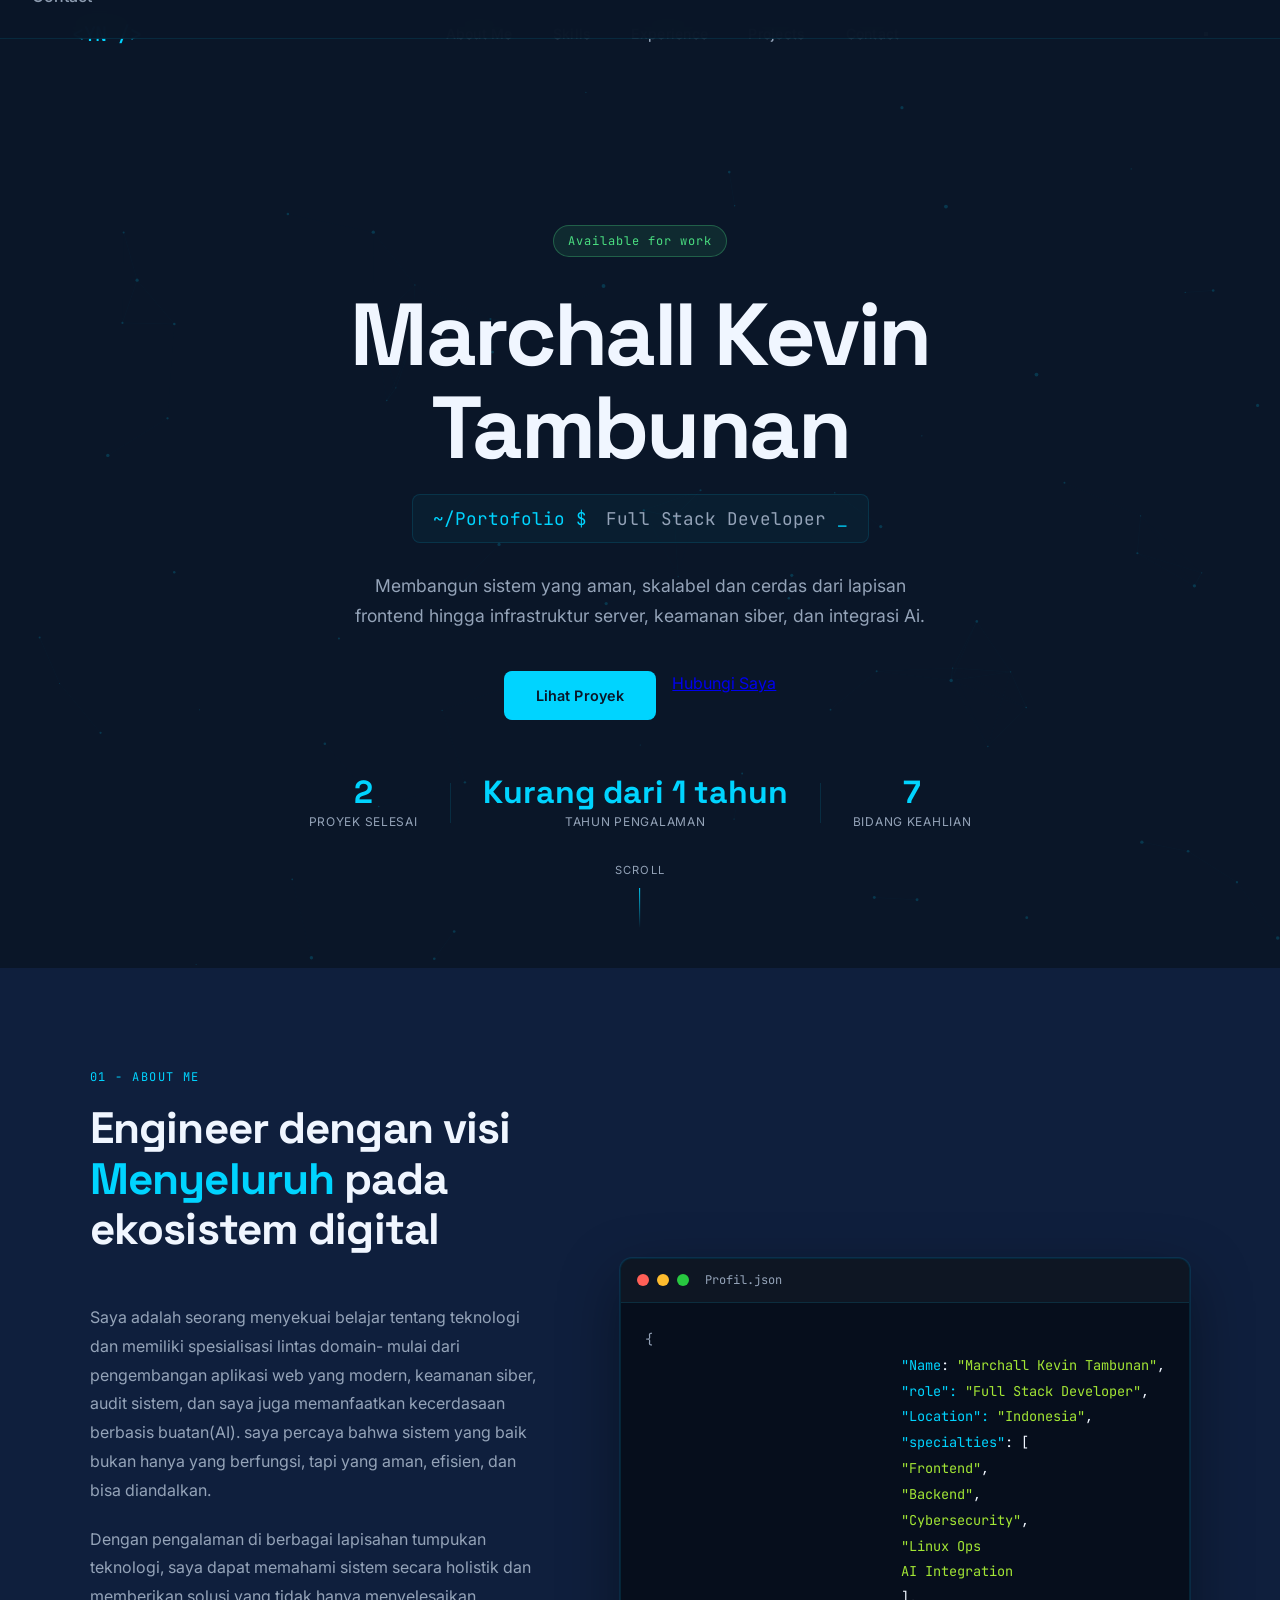
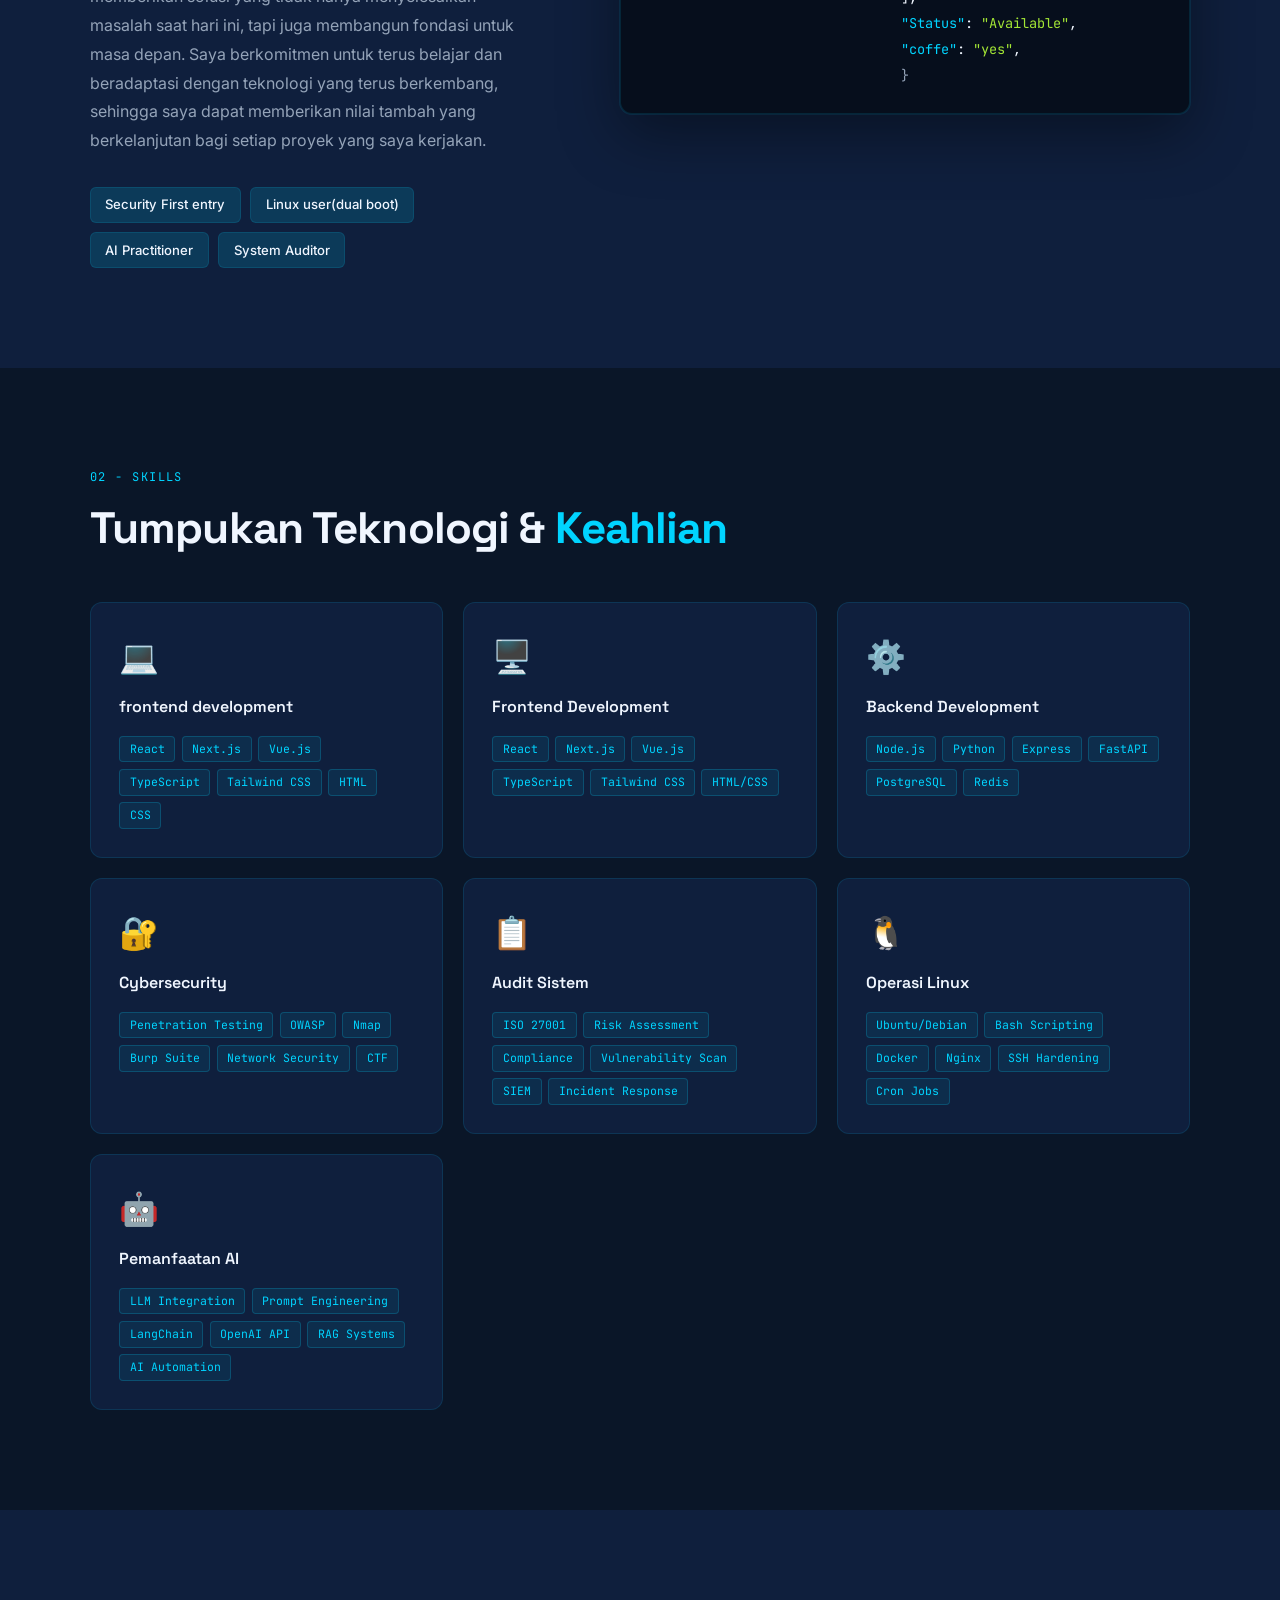
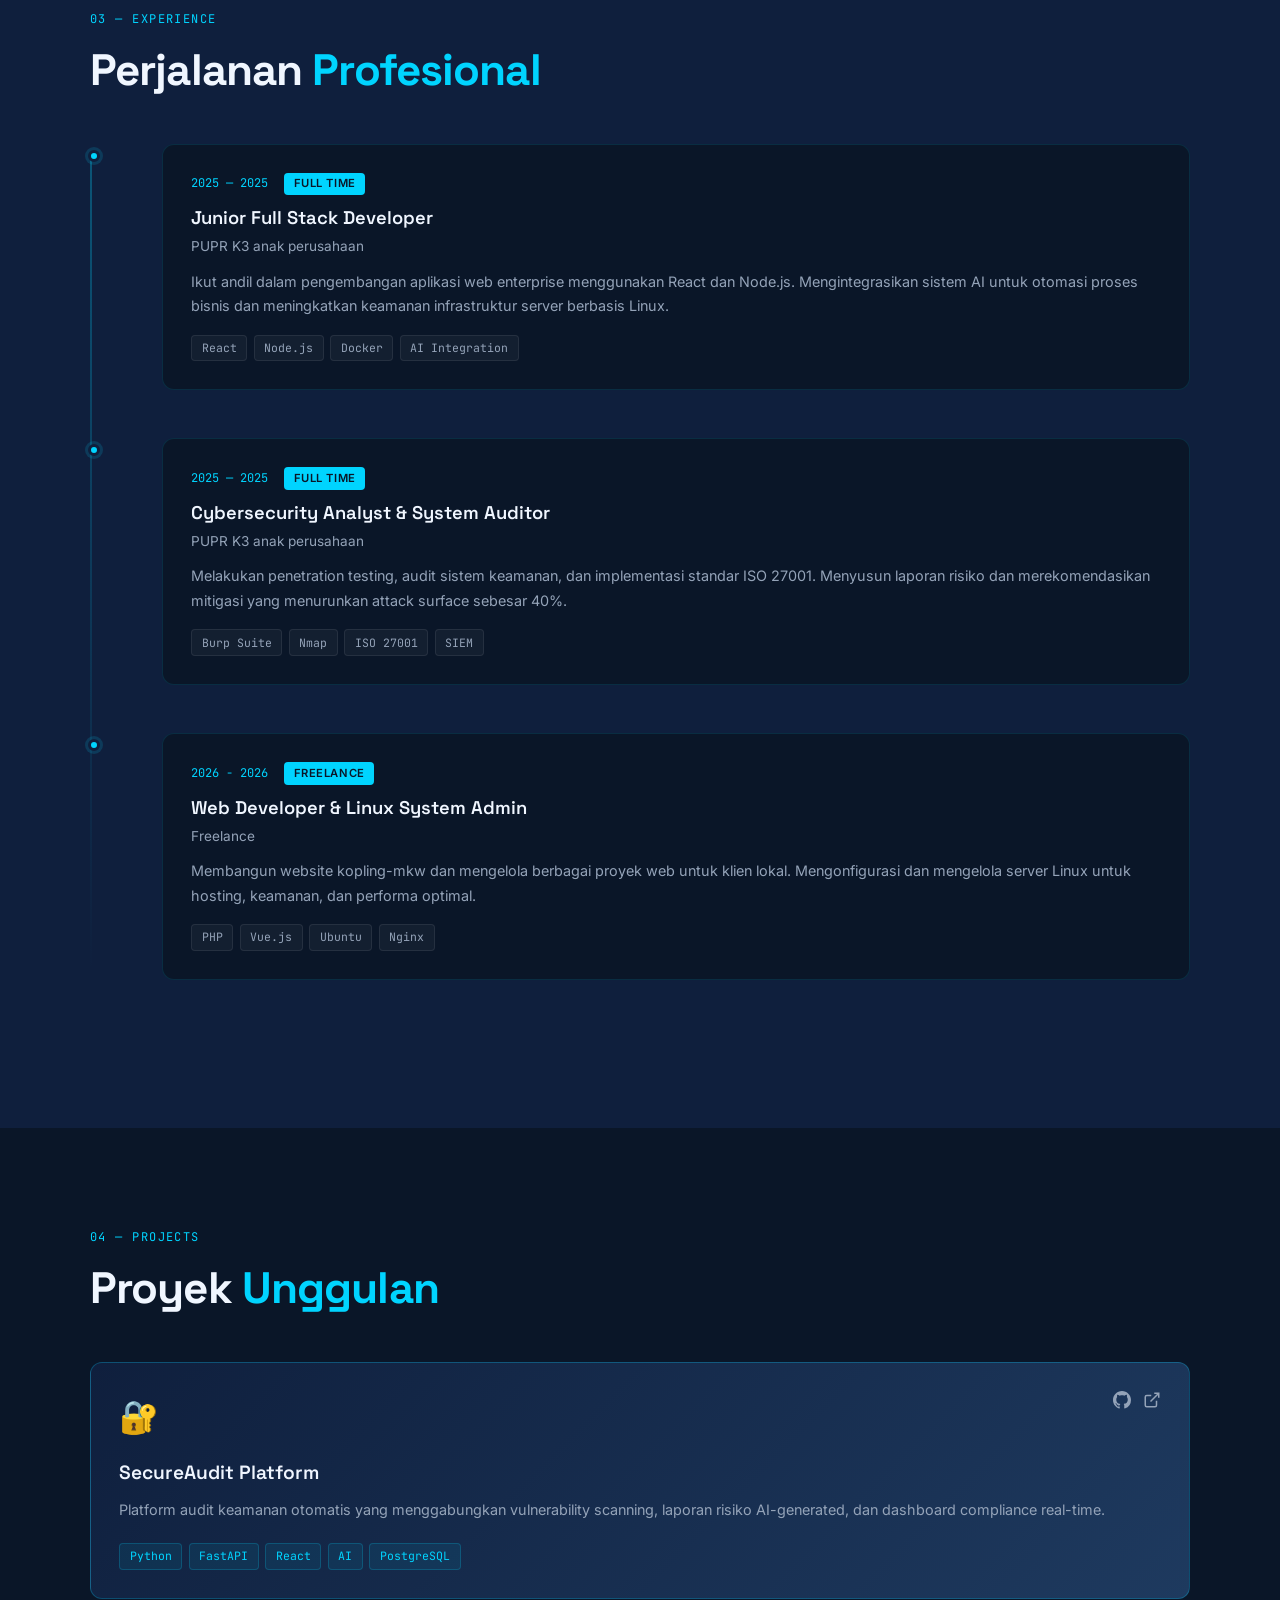
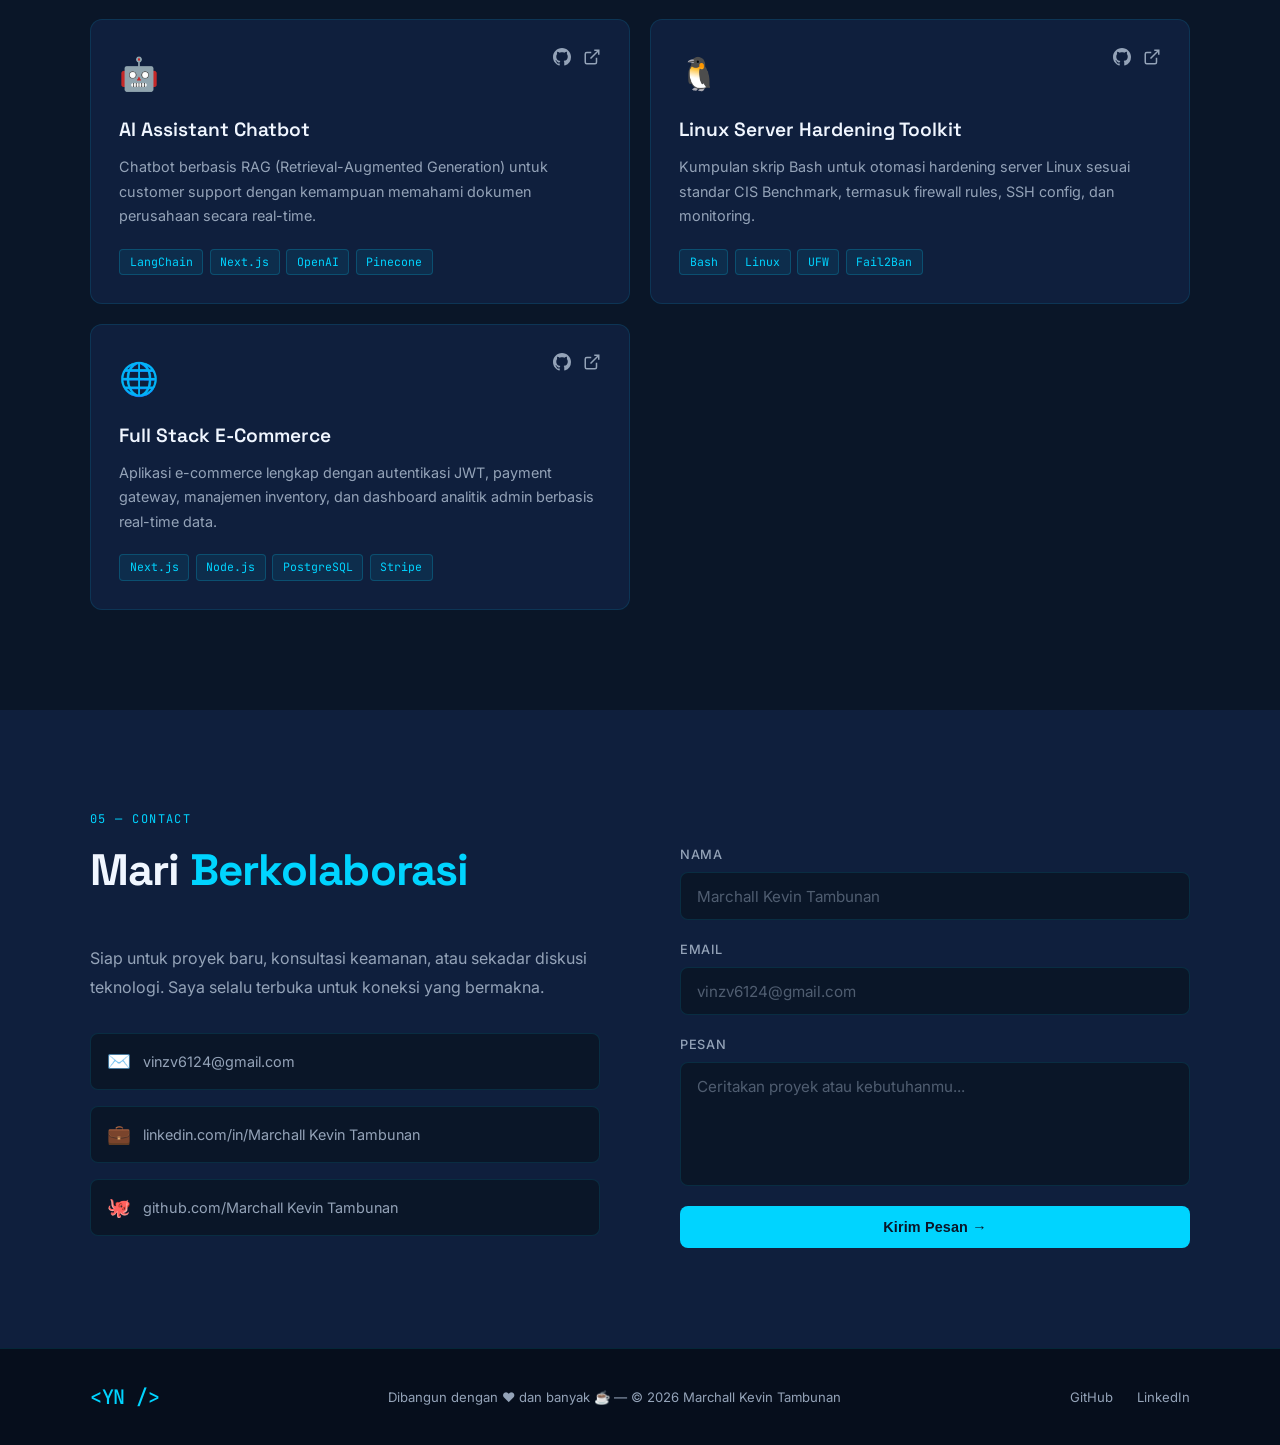
==== commit 5706c03e: "Sync local changes before pull" ====
--- a/index.html
+++ b/index.html
@@ -1,5 +1,5 @@
 <!DOCTYPE html>
-<html lang=""id>
+<html lang="en"> <!-- Changed lang=""id to lang="en" for better accessibility and SEO -->
     <head>
         <meta charset="UTF-8">
         <meta name="viewport" content="width=device-width, initial-scale=1.0">
@@ -14,7 +14,7 @@
     <body>
         <nav class="navbar">
             <div class="nav-inner">
-                <a href="#hero" class="nav-logo">&1t;YN /&gt;</a>
+                <a href="#hero" class="nav-logo">&lt;YN /&gt;</a> <!-- Corrected HTML entity for < -->
                 <ul class="nav-links">
                     <li><a href="#about">About Me</a></li>
                     <li><a href="#skills">Skills</a></li>
@@ -135,7 +135,7 @@
                     <div class="skill-card">
                         <div class="skill-icon">💻</div>
                         <h3>frontend development</h3>
-                        <div class="skill-tags">
+                        <div class="skill-tags"> <!-- This skill card is a duplicate of the next one -->
                             <span>React</span><span>Next.js</span><span>Vue.js</span>
                             <span>TypeScript</span><span>Tailwind CSS</span><span>HTML</span><span>CSS</span>
                         </div>
@@ -144,7 +144,7 @@
                         <div class="skill-icon">🖥️</div>
           <h3>Frontend Development</h3>
           <div class="skill-tags">
-            <span>React</span><span>Next.js</span><span>Vue.js</span>
+            <span>React</span><span>Next.js</span><span>Vue.js</span> <!-- Duplicate skill card -->
             <span>TypeScript</span><span>Tailwind CSS</span><span>HTML/CSS</span>
           </div>
         </div>
@@ -371,7 +371,7 @@
   <!-- FOOTER -->
   <footer>
     <div class="footer-inner">
-      <span class="nav-logo">&lt;YN /&gt;</span>
+      <a href="#hero" class="nav-logo">&lt;YN /&gt;</a> <!-- Made footer logo clickable to scroll to top -->
       <p>Dibangun dengan ❤️ dan banyak ☕ — © 2026 Marchall Kevin Tambunan</p>
       <div class="footer-links">
         <a href="https://github.com/yourusername" target="_blank">GitHub</a>
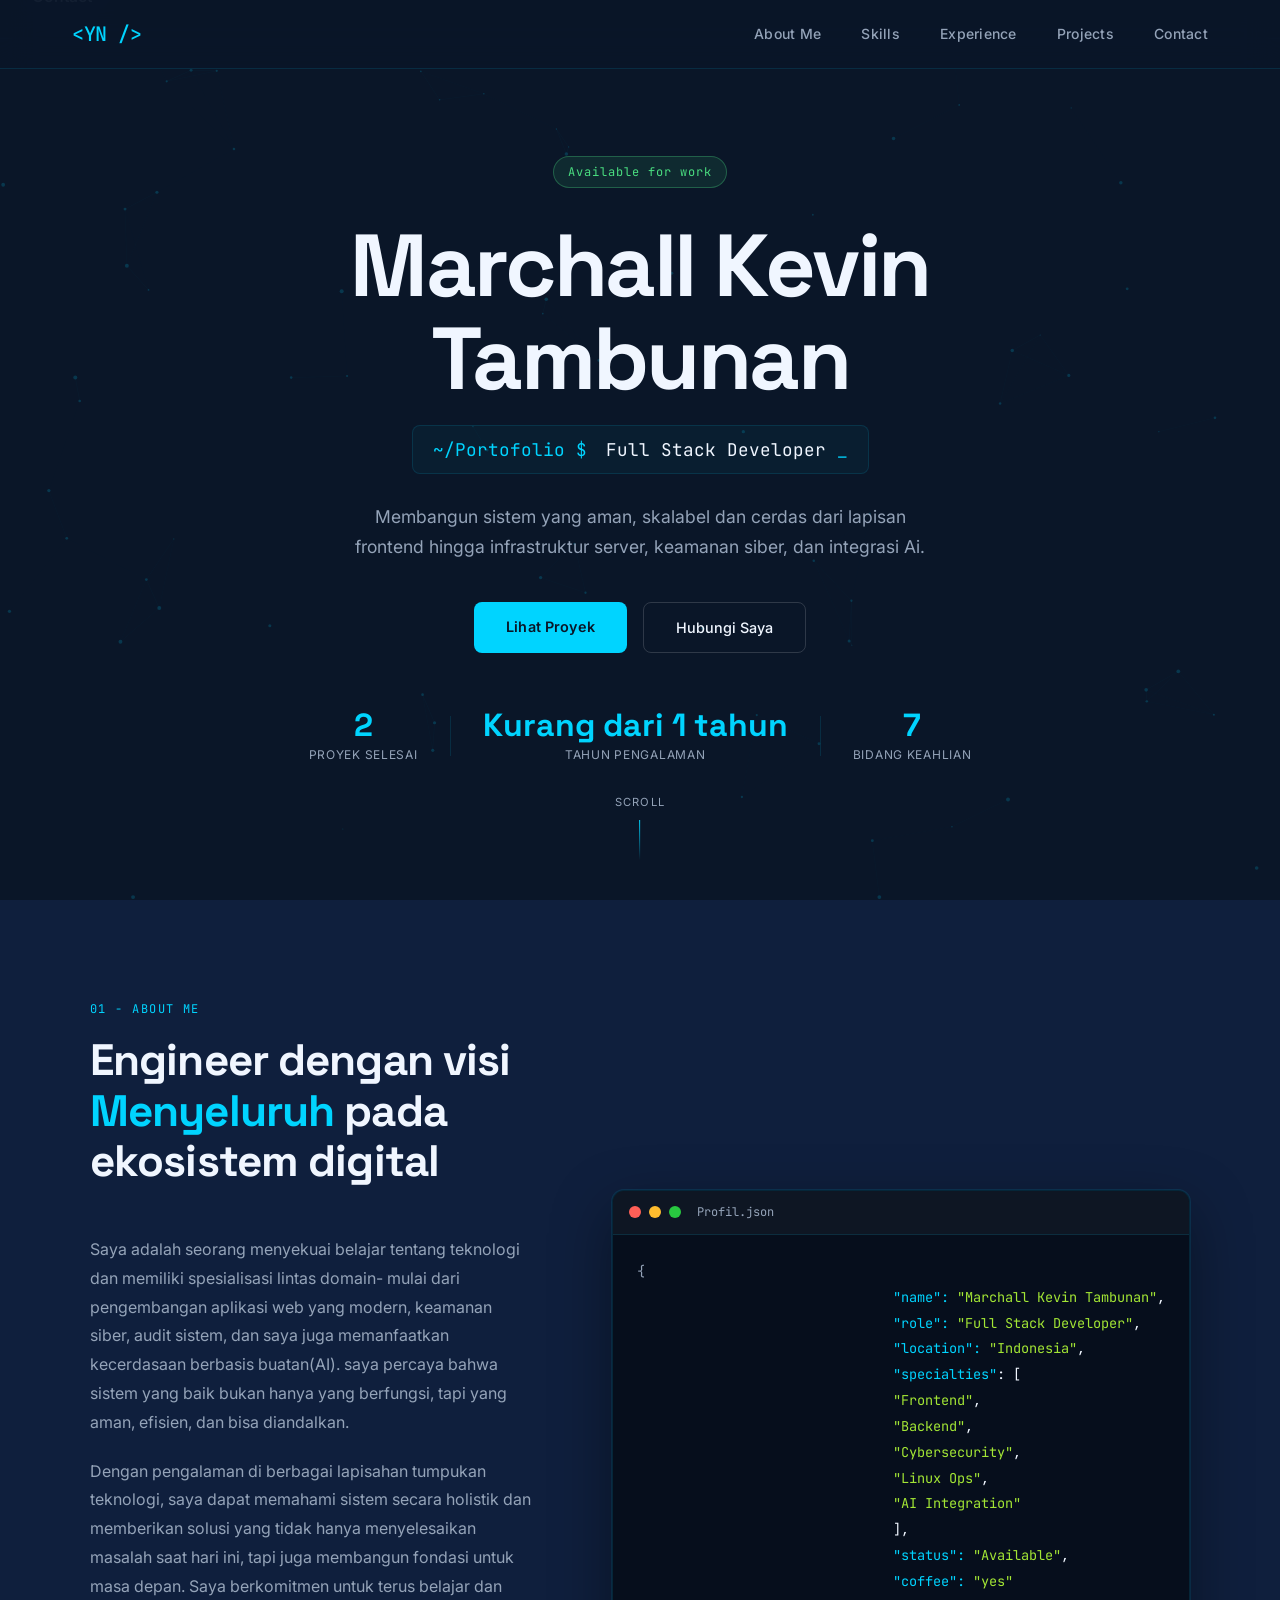
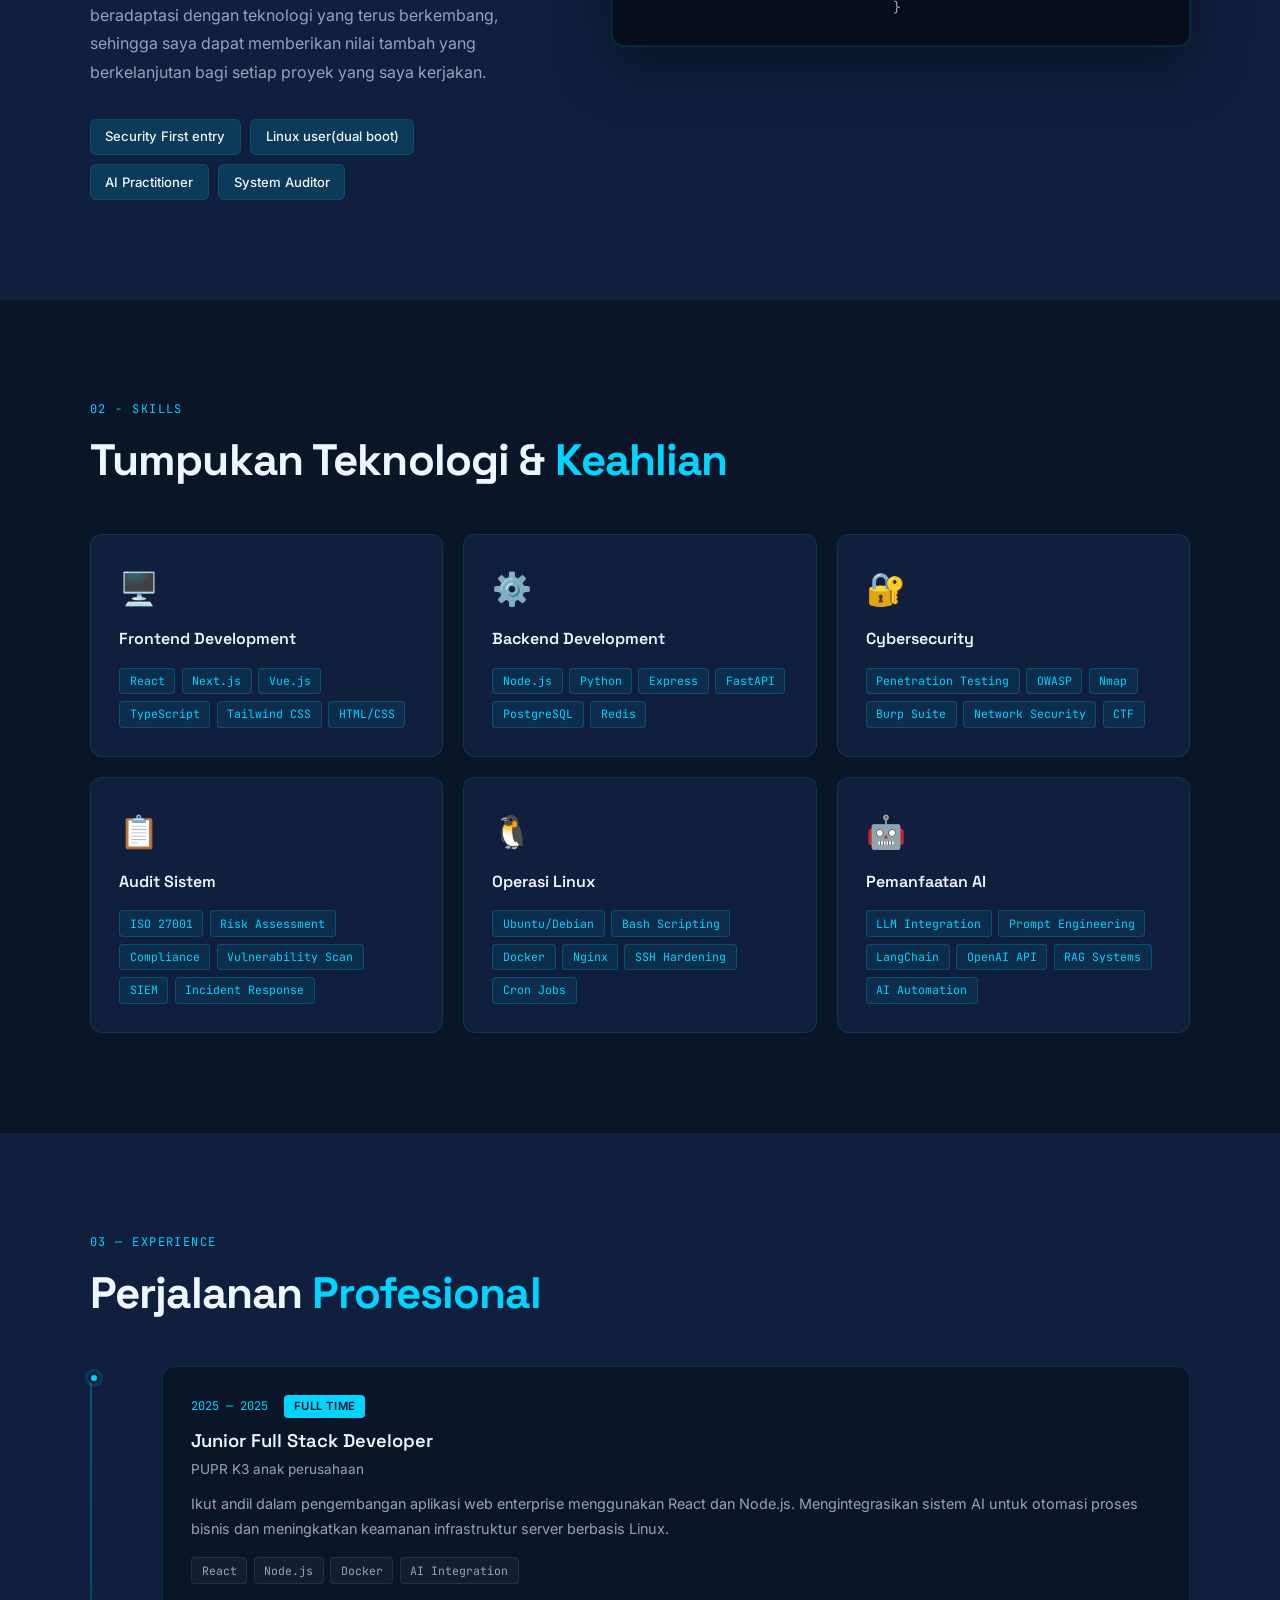
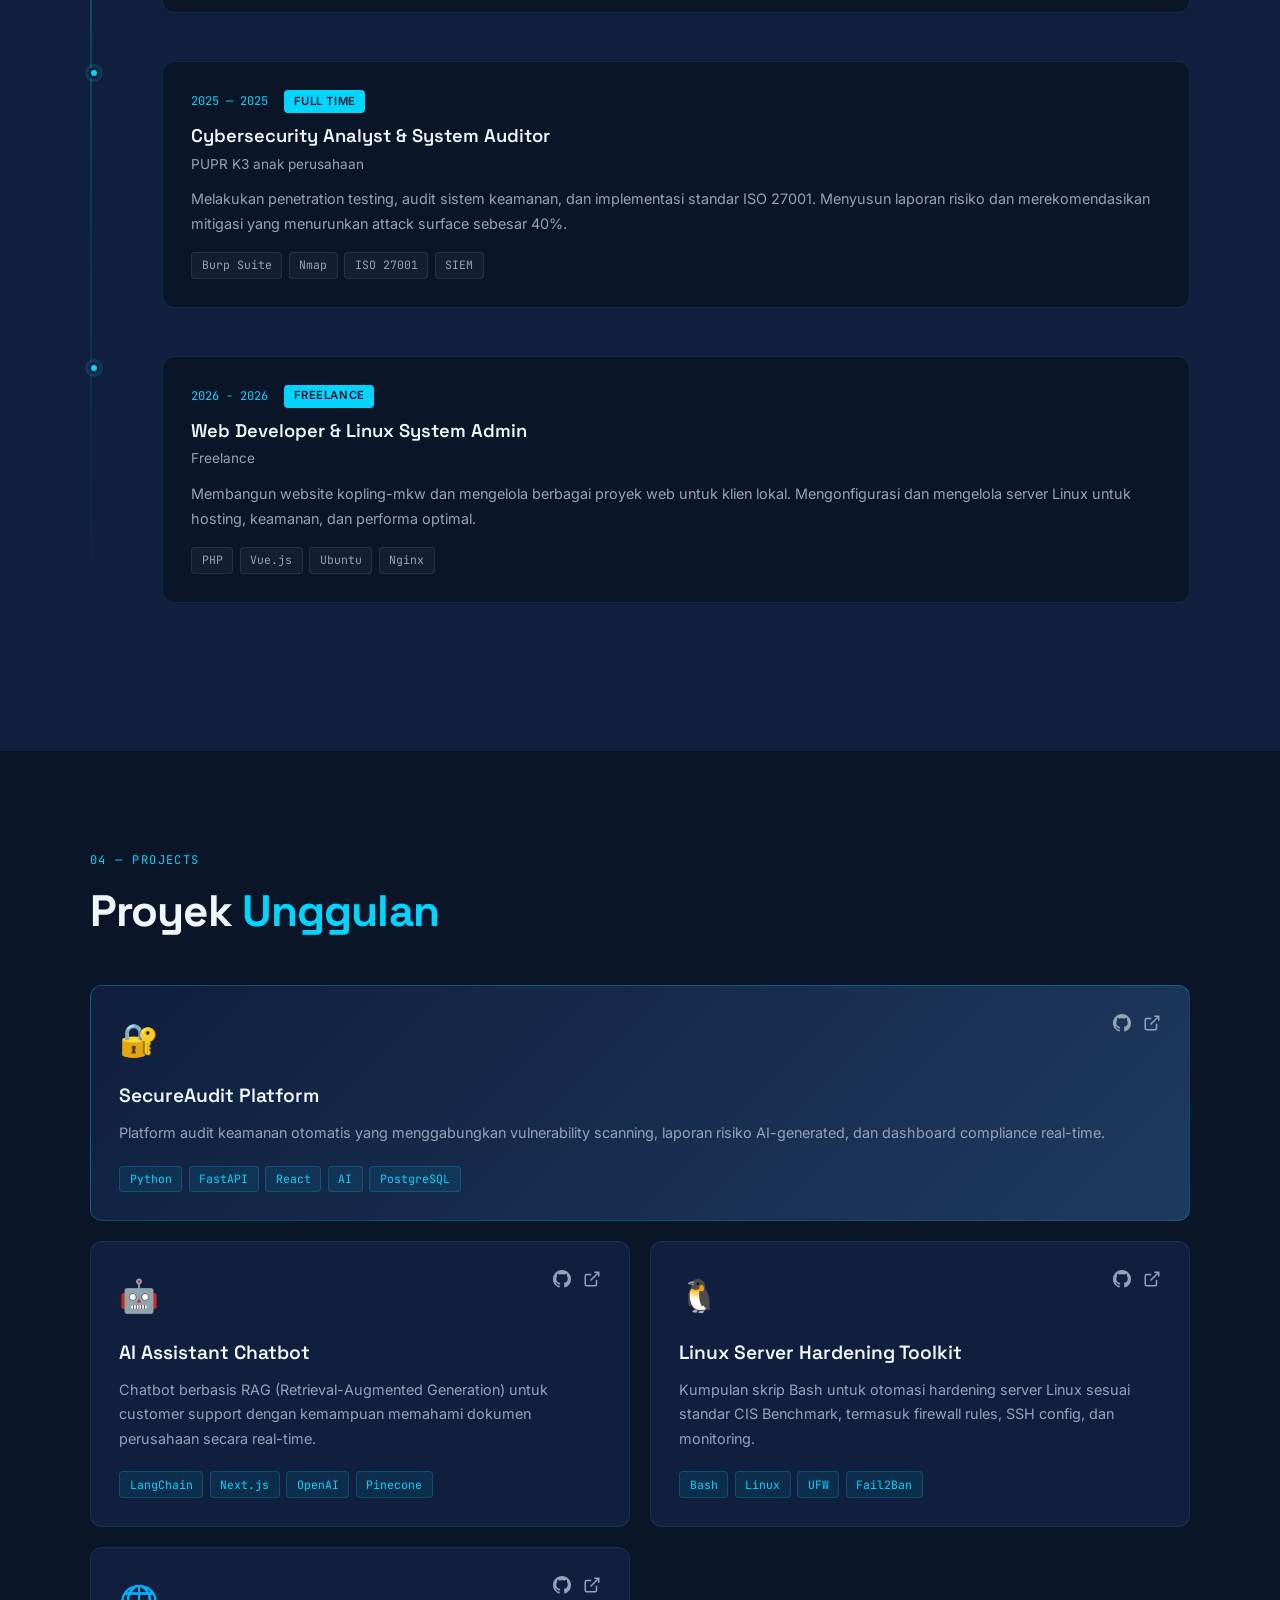
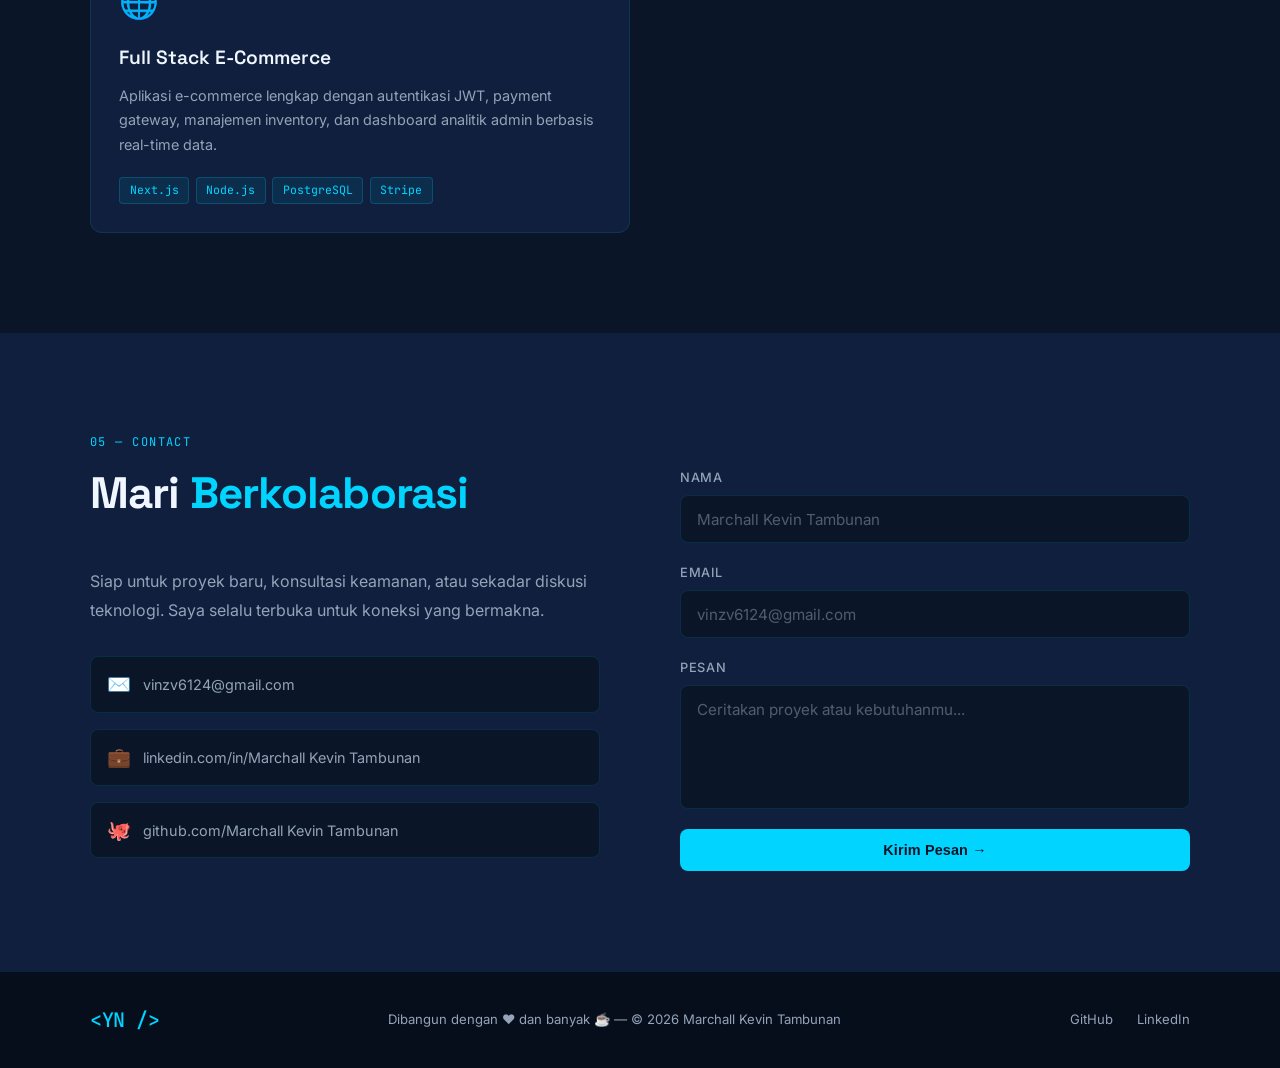
==== commit ef759abf: "save latest changes to index.html" ====
--- a/index.html
+++ b/index.html
@@ -12,7 +12,7 @@
  <link rel="stylesheet" href="Style.css">
     </head>
     <body>
-        <nav class="navbar">
+        <nav id="navbar">
             <div class="nav-inner">
                 <a href="#hero" class="nav-logo">&lt;YN /&gt;</a> <!-- Corrected HTML entity for < -->
                 <ul class="nav-links">
@@ -22,10 +22,10 @@
                     <li><a href="#projects">Projects</a></li>
                     <li><a href="#contact">Contact</a></li>
                 </ul>
-                <button class="humburger" id="humberger" aria-label="Toggle navigation">
-                    <span class="bar"></span>
-                    <span class="bar"></span>
-                    <span class="bar"></span>
+                <button class="hamburger" id="hamburger" aria-label="Toggle navigation">
+                    <span></span>
+                    <span></span>
+                    <span></span>
                 </button>
             </div>
         </nav>
@@ -48,7 +48,7 @@
                 <h1 class="hero-name">Marchall Kevin Tambunan</h1>
                 <div class="hero-roles">
                     <span class="prompt">~/Portofolio $</span>
-                    <span class="typed-tex" id="typedText"></span>
+                    <span class="typed-text" id="typedText"></span>
                     <span class="cursor">_</span>
                 </div>
                 <p class="hero-desc">
@@ -57,7 +57,7 @@
                 </p>
                 <div class="hero-actions">
                     <a href="#projects" class="btn-primary">Lihat Proyek</a>
-                    <a href="#contact" class="btn-secondary">Hubungi Saya</a>
+                    <a href="#contact" class="btn-ghost">Hubungi Saya</a>
                 </div>
                 <div class="hero-stats">
                     <div class="stat"><span class="stat-num">2</span><span class="stat-label">Proyek selesai</span>
@@ -107,19 +107,19 @@
                                     <span class="terminal-title">Profil.json</span>
                                 </div>
                                 <pre class="terminal-code"><span class="key">{</span>
-                                <span class="jkey">"Name</span>: <span class="jval">"Marchall Kevin Tambunan"</span>,
+                                <span class="jkey">"name":</span> <span class="jval">"Marchall Kevin Tambunan"</span>,
                                 <span class="jkey">"role":</span> <span class="jval">"Full Stack Developer"</span>,
-                                <span class="jkey">"Location":</span> <span class="jval">"Indonesia"</span>,
+                                <span class="jkey">"location":</span> <span class="jval">"Indonesia"</span>,
                                 <span class="jkey">"specialties"</span>: [
                                 <span class="jval">"Frontend"</span>,
                                 <span class="jval">"Backend"</span>,
                                 <span class="jval">"Cybersecurity"</span>,
-                                <span class="jval">"Linux Ops</span>
-                                <span class="jval">AI Integration</span>
+                                <span class="jval">"Linux Ops"</span>,
+                                <span class="jval">"AI Integration"</span>
                                 ],
-                                <span class="jkey">"Status"</span>: <span class="jval">"Available"</span>,
-                                <span class="jkey">"coffe"</span>: <span class="jval">"yes"</span>,
-                                <span class="key">}</span> </pre>
+                                <span class="jkey">"status":</span> <span class="jval">"Available"</span>,
+                                <span class="jkey">"coffee":</span> <span class="jval">"yes"</span>
+                                <span class="key">}</span></pre>
                             </div>
                         </div>
                     </div>
@@ -132,14 +132,6 @@
                     <h2>Tumpukan Teknologi & <span class="accent">Keahlian</span></h2>
                     <div class="skills-grid">
                     
-                    <div class="skill-card">
-                        <div class="skill-icon">💻</div>
-                        <h3>frontend development</h3>
-                        <div class="skill-tags"> <!-- This skill card is a duplicate of the next one -->
-                            <span>React</span><span>Next.js</span><span>Vue.js</span>
-                            <span>TypeScript</span><span>Tailwind CSS</span><span>HTML</span><span>CSS</span>
-                        </div>
-                    </div>
                     <div class="skill-card">
                         <div class="skill-icon">🖥️</div>
           <h3>Frontend Development</h3>
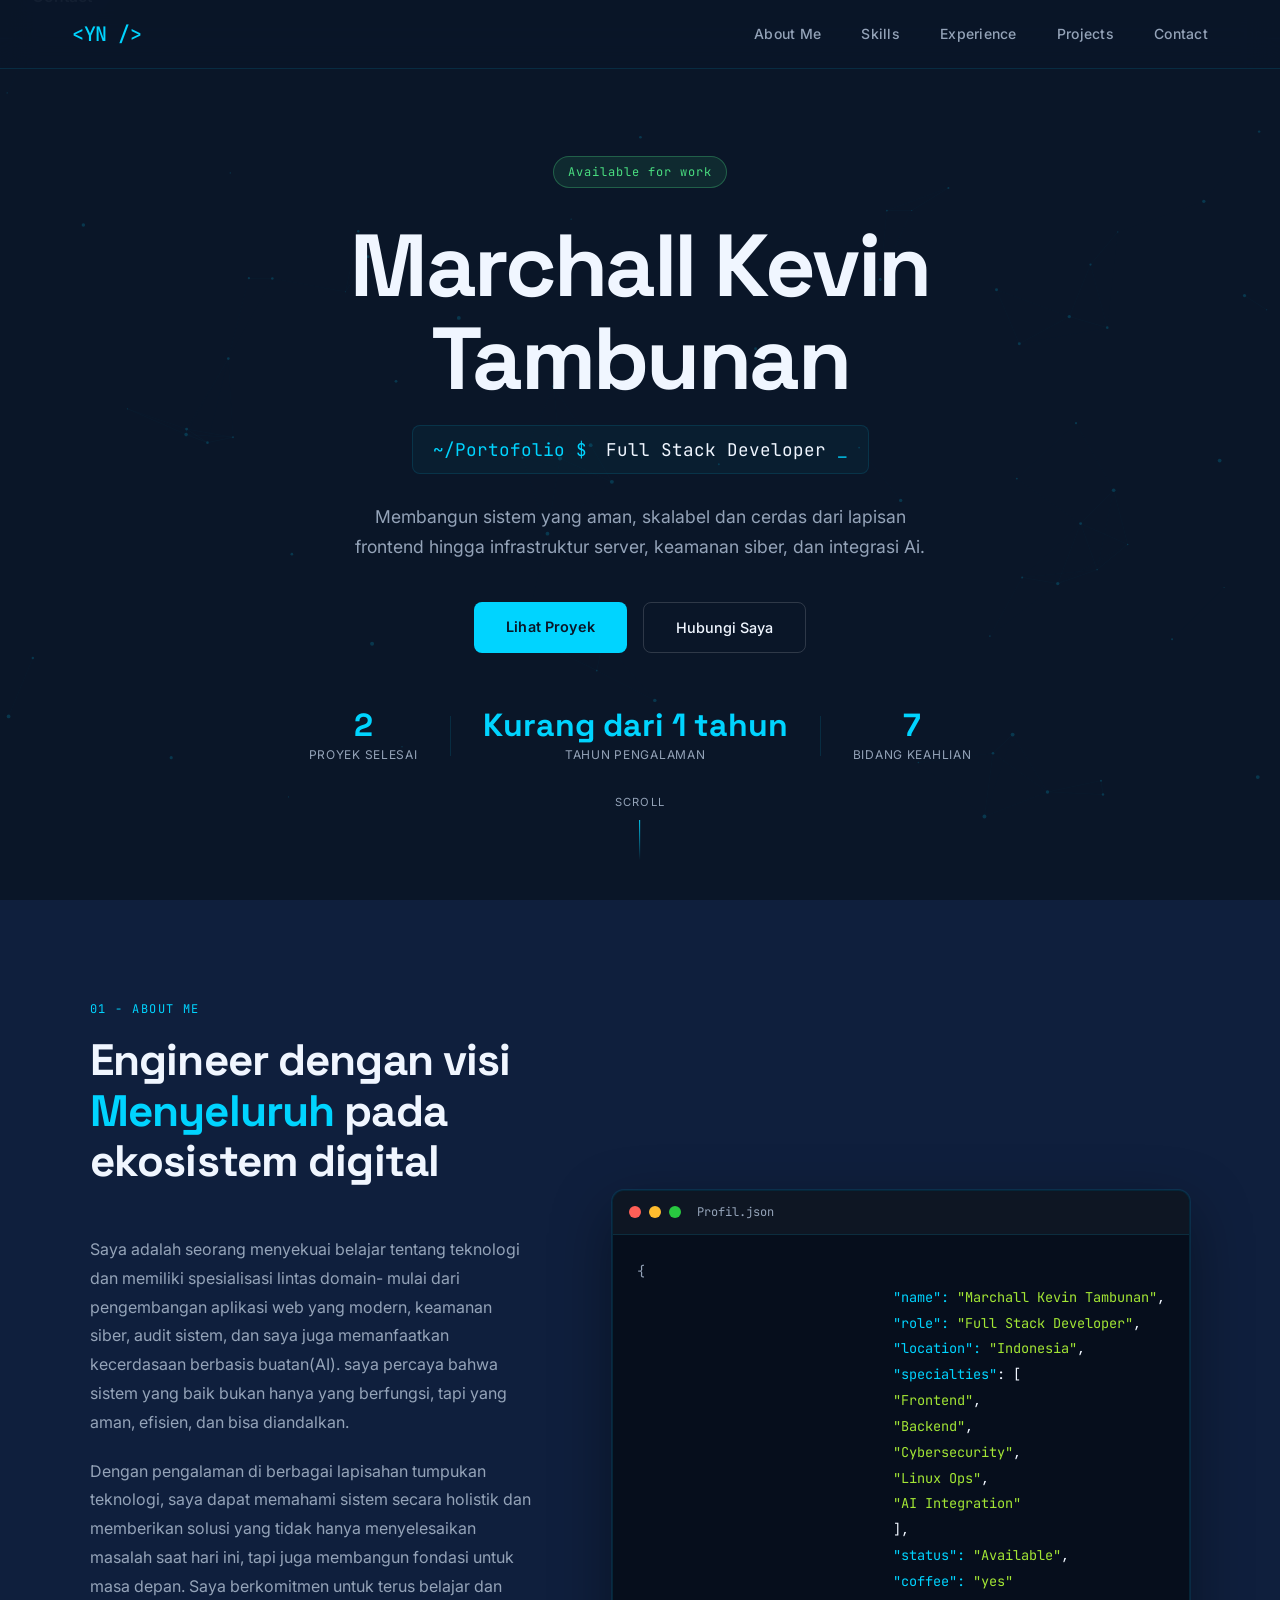
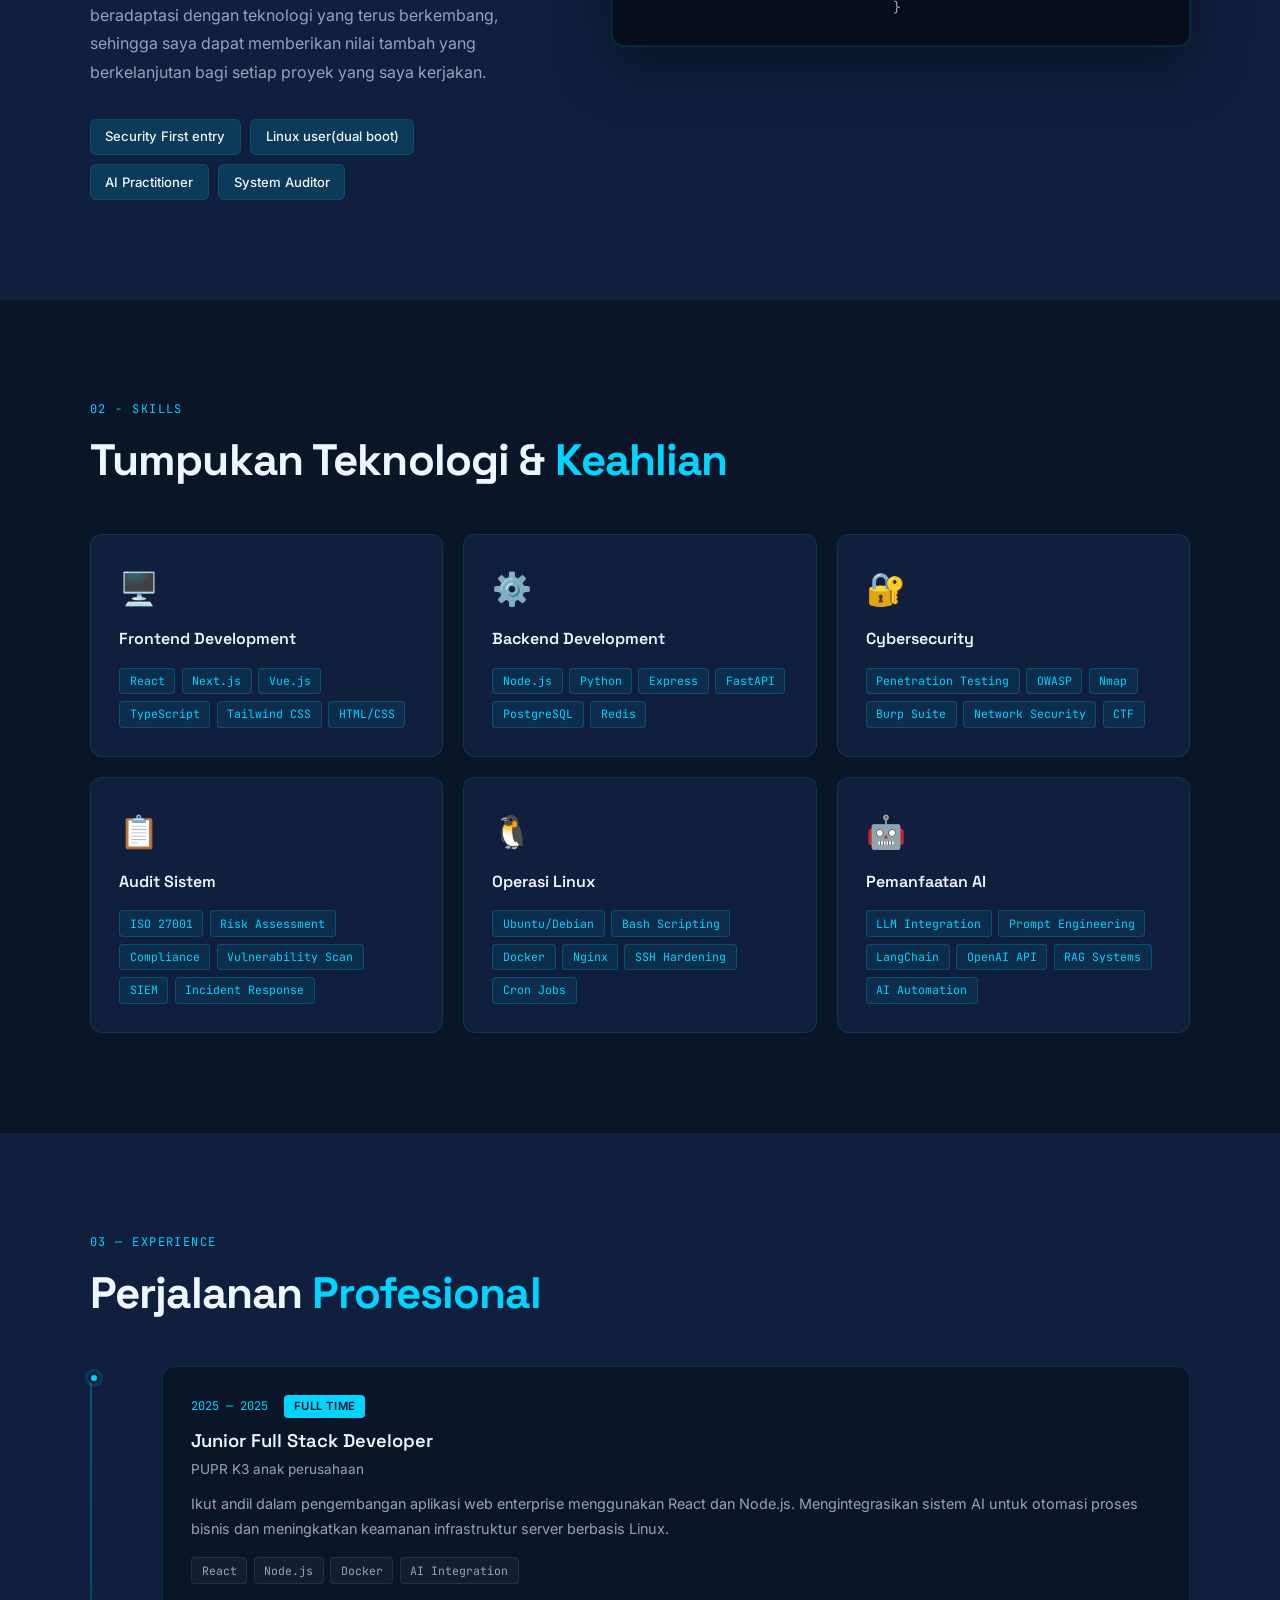
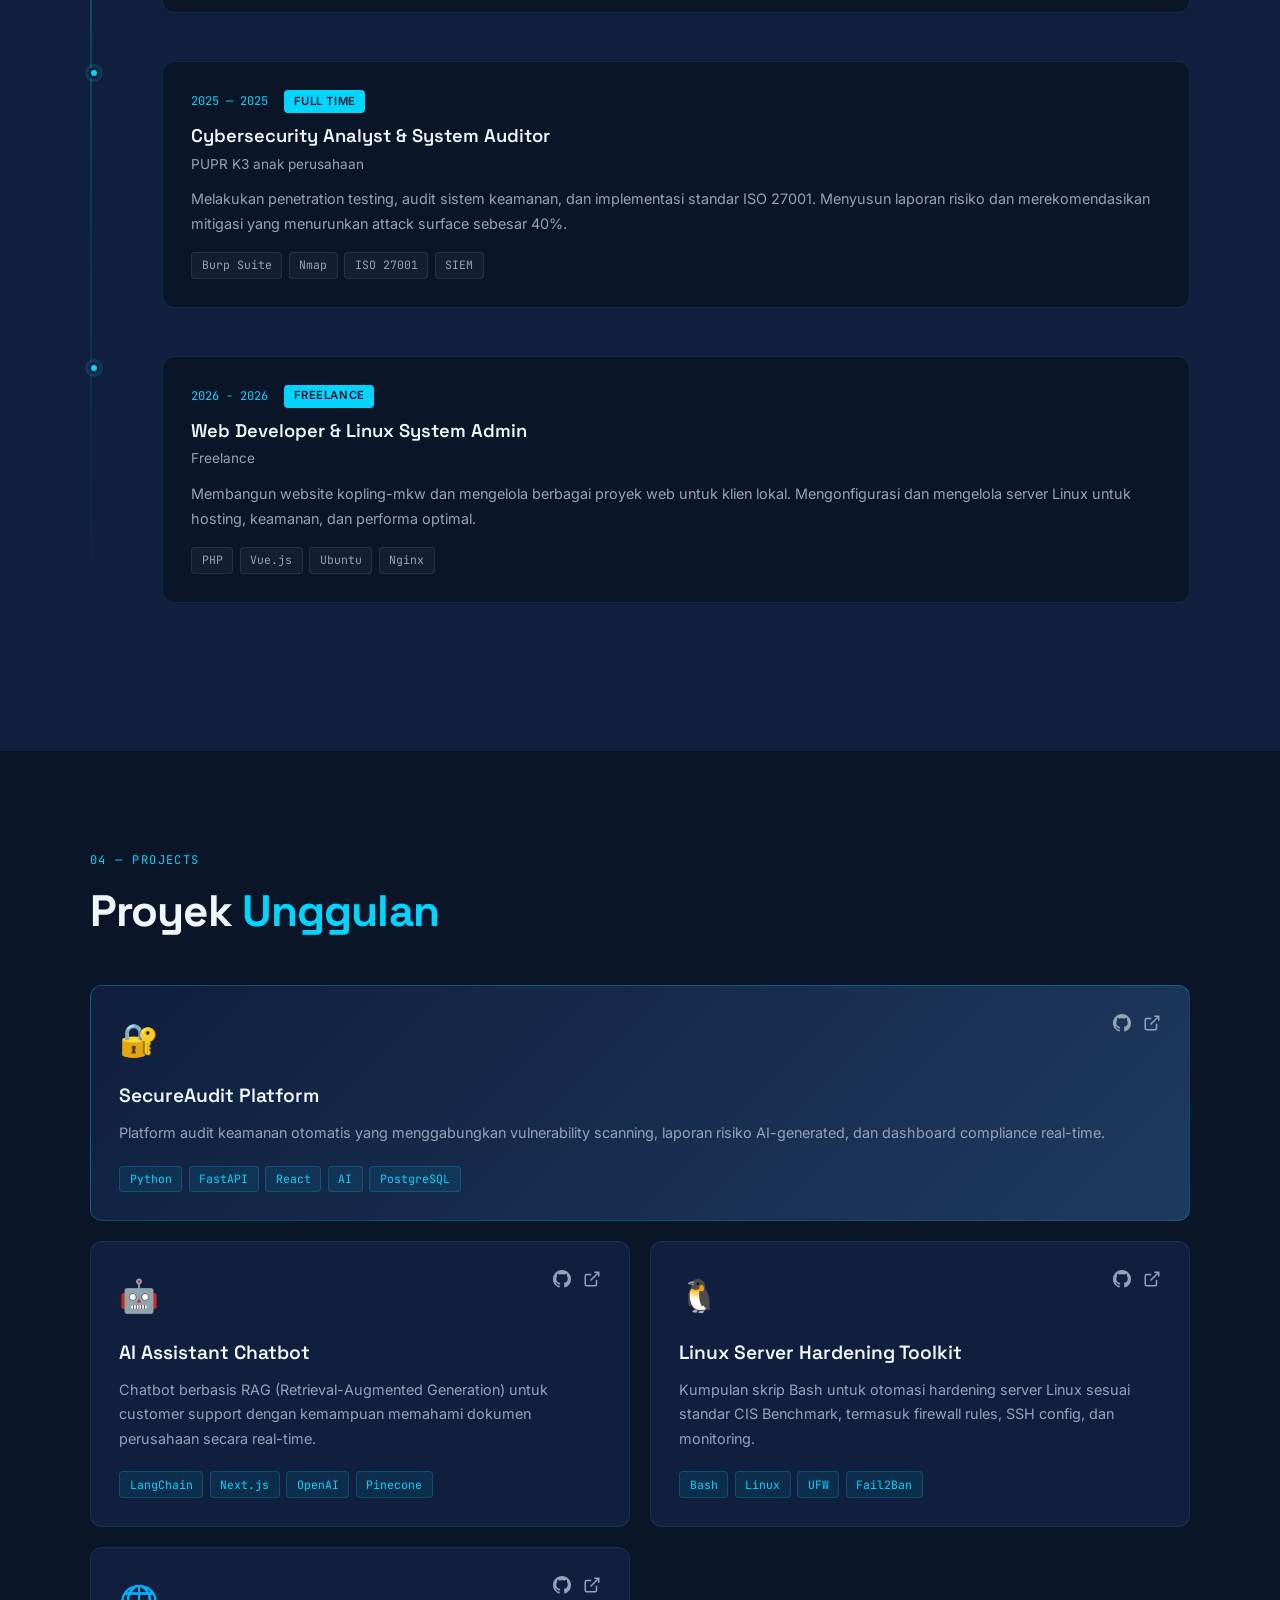
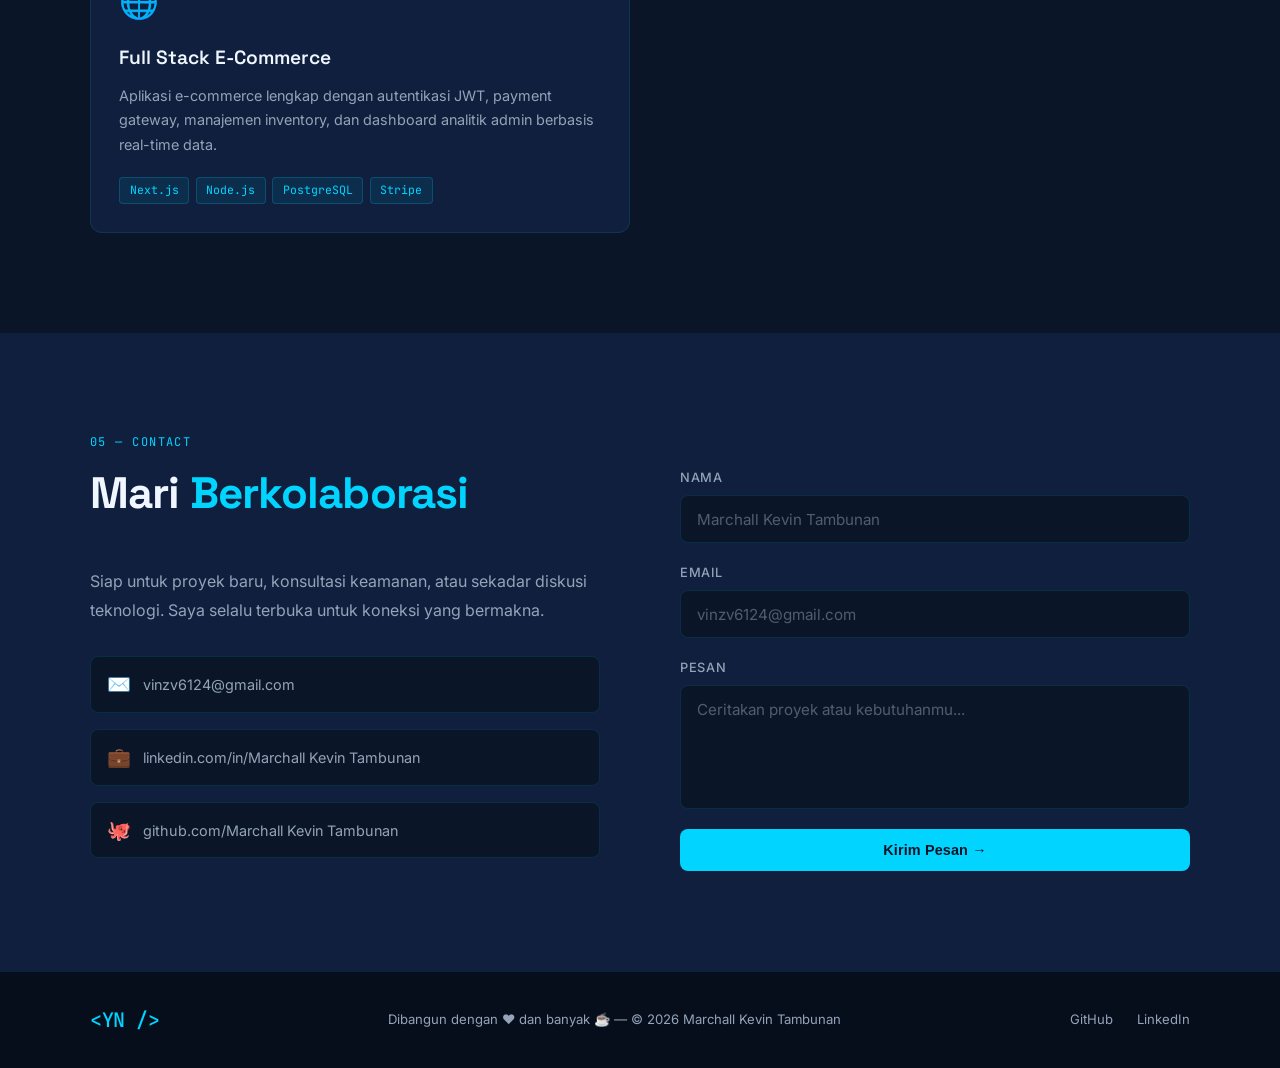
==== commit 7bd672f5: "Merge branch 'main' of https://github.com/Marchall-KevinTambunan/Portofolio" ====
--- a/index.html
+++ b/index.html
@@ -374,4 +374,4 @@
  
   <script src="main.js"></script>
 </body>
-</html>+</html>
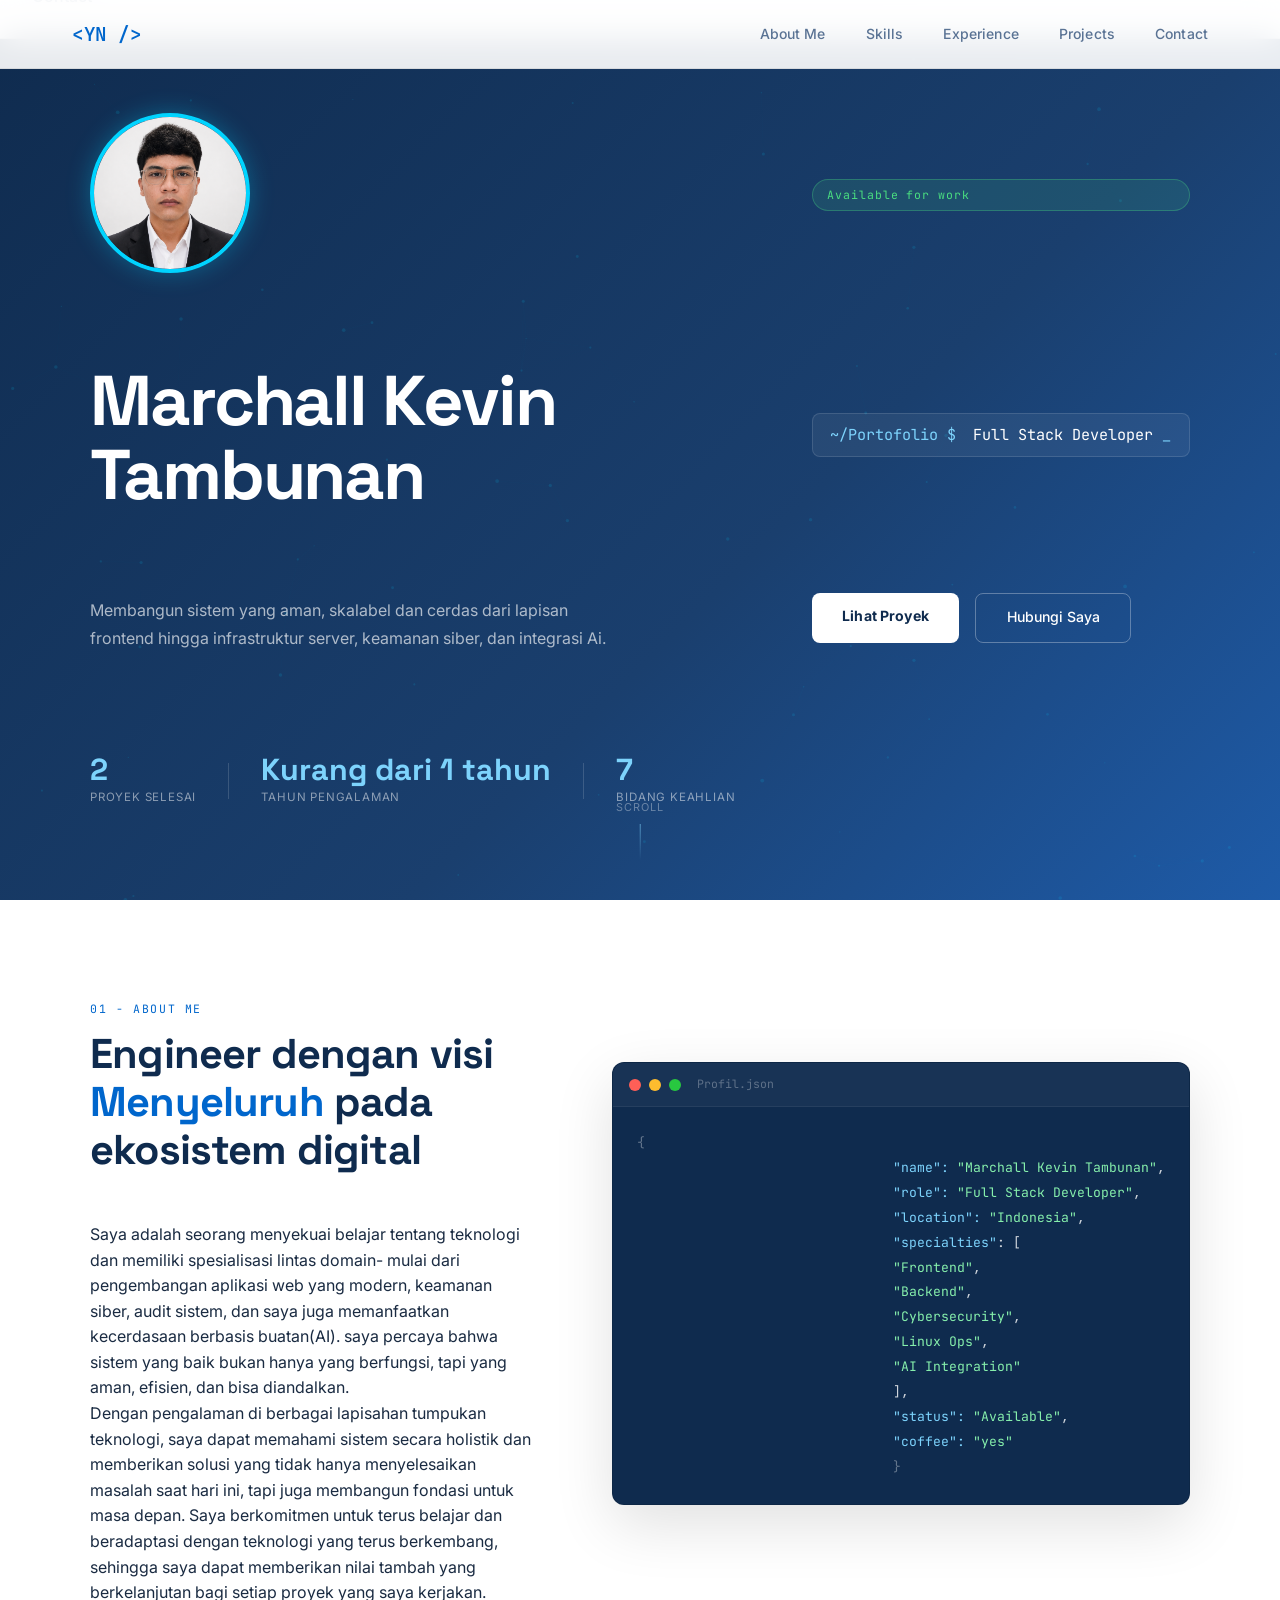
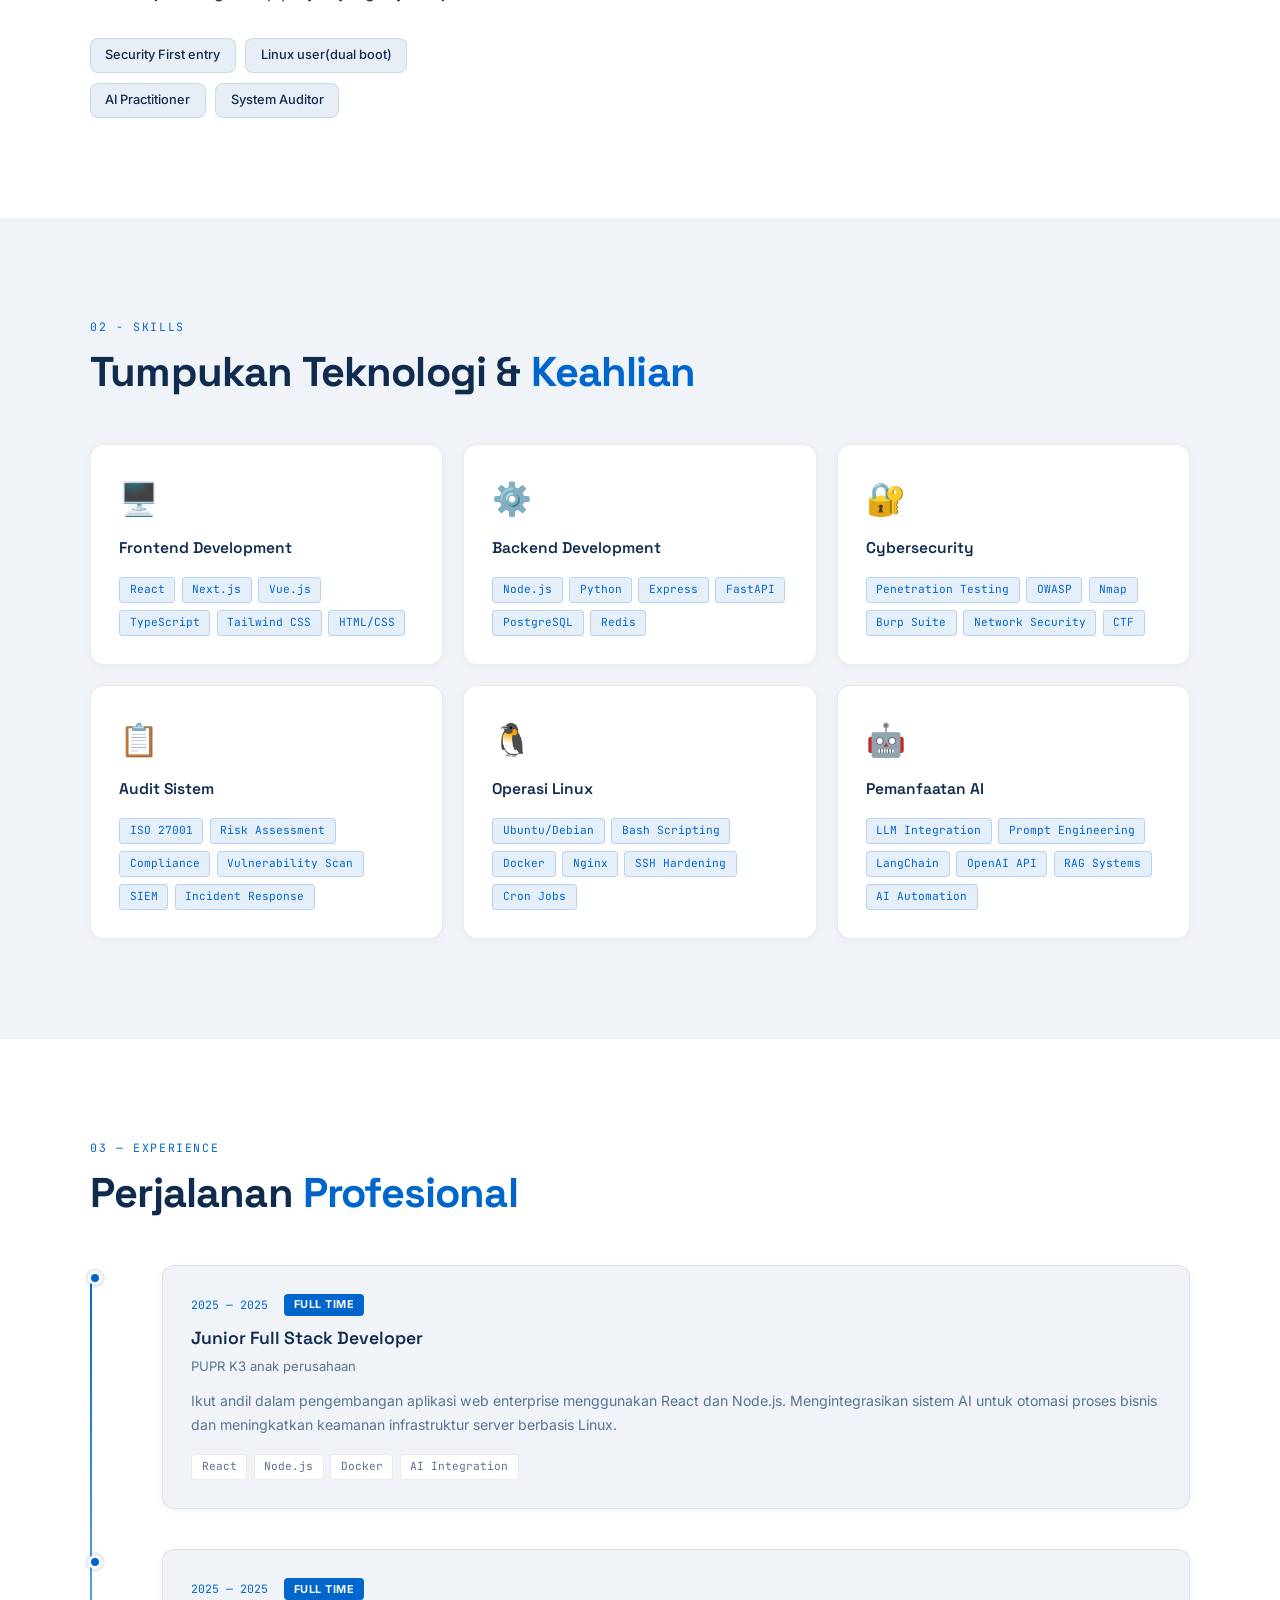
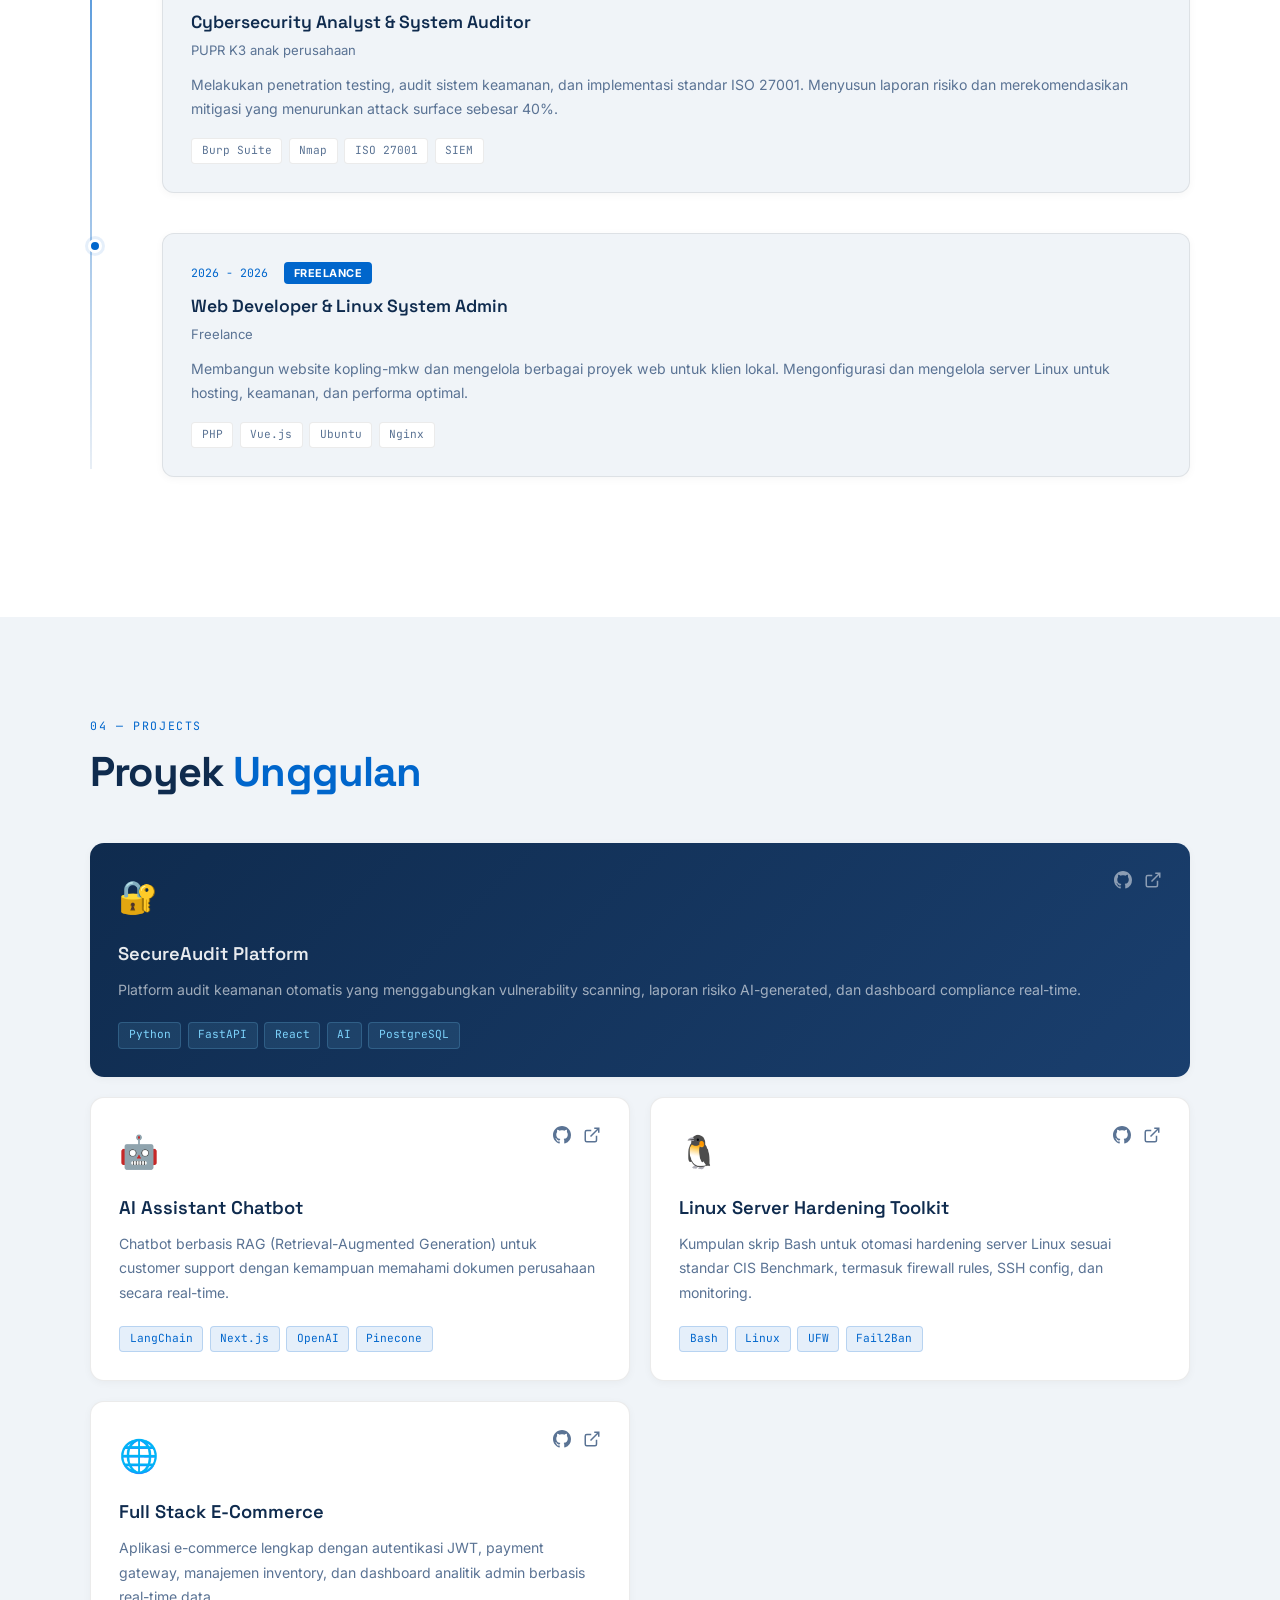
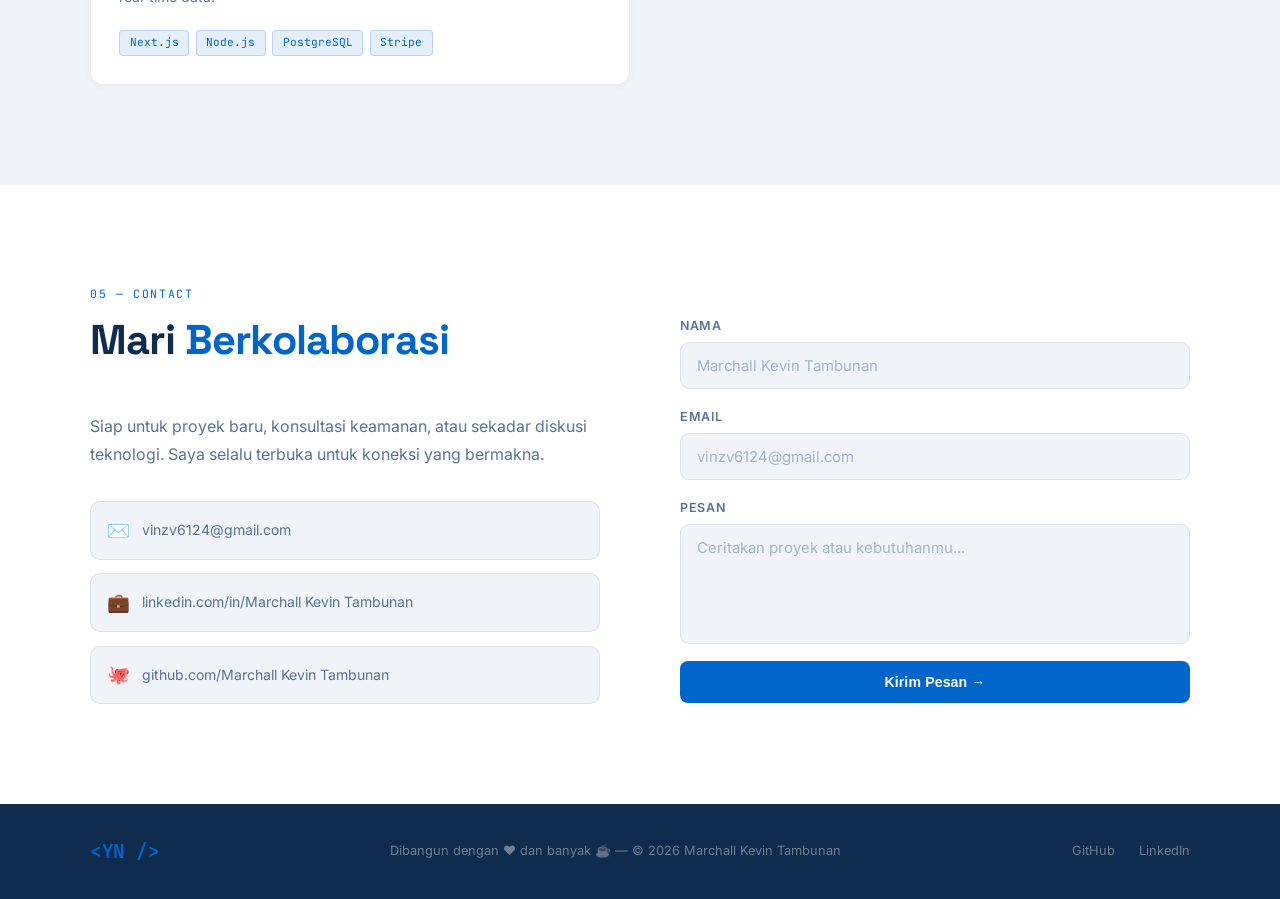
==== commit c28fe1e3: "Pembaruan Index.html & css" ====
--- a/index.html
+++ b/index.html
@@ -44,6 +44,9 @@
                 <canvas id="gridCanvas"></canvas>
             </div>
             <div class="hero-content">
+                <div class="hero-photo" style="margin-bottom: 20px;">
+                    <img src="Marchall-Kevin-Tambunan.png" alt="Marchall Kevin Tambunan" style="width: 160px; height: 160px; border-radius: 50%; object-fit: cover; border: 4px solid #00d4ff; box-shadow: 0 0 25px rgba(0, 212, 255, 0.3);">
+                </div>
                 <div class="terminal-badge"> Available for work</div>
                 <h1 class="hero-name">Marchall Kevin Tambunan</h1>
                 <div class="hero-roles">
--- a/Style.css
+++ b/Style.css
@@ -2,16 +2,21 @@
 *, *::before, *::after { box-sizing: border-box; margin: 0; padding: 0; }
 
 :root {
-  --navy: #0A1628;
-  --navy-mid: #0F1F3D;
-  --slate: #1E3A5F;
-  --slate-light: #2A4A72;
-  --accent: #00D4FF;
-  --accent-dim: rgba(0, 212, 255, 0.15);
-  --accent-glow: rgba(0, 212, 255, 0.08);
-  --white: #F0F6FF;
-  --muted: #94A3B8;
-  --border: rgba(0, 212, 255, 0.12);
+  --bg: #F0F4F8;
+  --bg-mid: #E8EEF5;
+  --bg-card: #FFFFFF;
+  --navy: #0F2B4E;
+  --slate: #1A3F6E;
+  --slate-light: #2C5494;
+  --accent: #0066CC;
+  --accent-light: #3B82F6;
+  --accent-dim: rgba(0, 102, 204, 0.1);
+  --accent-glow: rgba(0, 102, 204, 0.07);
+  --white: #FFFFFF;
+  --text: #1A2B42;
+  --muted: #5A7394;
+  --border: rgba(0, 102, 204, 0.15);
+  --border-card: rgba(0, 0, 0, 0.08);
   --font-display: 'Space Grotesk', sans-serif;
   --font-body: 'Inter', sans-serif;
   --font-mono: 'JetBrains Mono', monospace;
@@ -21,15 +26,15 @@
 
 body {
   font-family: var(--font-body);
-  background: var(--navy);
-  color: var(--white);
+  background: var(--bg);
+  color: var(--text);
   line-height: 1.6;
   overflow-x: hidden;
 }
 
 /* ===== SCROLLBAR ===== */
 ::-webkit-scrollbar { width: 6px; }
-::-webkit-scrollbar-track { background: var(--navy); }
+::-webkit-scrollbar-track { background: var(--bg); }
 ::-webkit-scrollbar-thumb { background: var(--slate-light); border-radius: 3px; }
 
 /* ===== NAV ===== */
@@ -37,9 +42,9 @@
   position: fixed;
   top: 0; left: 0; right: 0;
   z-index: 100;
-  background: rgba(10, 22, 40, 0.85);
+  background: rgba(255, 255, 255, 0.9);
   backdrop-filter: blur(16px);
-  border-bottom: 1px solid var(--border);
+  border-bottom: 1px solid var(--border-card);
   transition: all 0.3s;
 }
 
@@ -55,8 +60,8 @@
 
 .nav-logo {
   font-family: var(--font-mono);
-  font-size: 1.25rem;
-  font-weight: 500;
+  font-size: 1.2rem;
+  font-weight: 600;
   color: var(--accent);
   text-decoration: none;
   letter-spacing: -0.5px;
@@ -75,23 +80,24 @@
   font-size: 0.875rem;
   font-weight: 500;
   transition: color 0.2s;
-  letter-spacing: 0.02em;
-}
-
-.nav-links a:hover { color: var(--white); }
+  letter-spacing: 0.01em;
+}
+
+.nav-links a:hover { color: var(--navy); }
 
 .nav-cta {
-  background: var(--accent-dim) !important;
-  border: 1px solid var(--accent) !important;
-  color: var(--accent) !important;
-  padding: 0.45rem 1.1rem !important;
-  border-radius: 6px !important;
+  background: var(--accent) !important;
+  color: #fff !important;
+  padding: 0.45rem 1.2rem !important;
+  border-radius: 8px !important;
   transition: all 0.2s !important;
 }
 
 .nav-cta:hover {
-  background: var(--accent) !important;
-  color: var(--navy) !important;
+  background: var(--slate) !important;
+  color: #fff !important;
+  transform: translateY(-1px);
+  box-shadow: 0 4px 12px rgba(0,102,204,0.25) !important;
 }
 
 .hamburger {
@@ -108,7 +114,7 @@
   display: block;
   width: 24px;
   height: 2px;
-  background: var(--white);
+  background: var(--text);
   border-radius: 2px;
   transition: all 0.3s;
 }
@@ -117,9 +123,9 @@
 .mobile-menu {
   position: fixed;
   top: 68px; left: 0; right: 0;
-  background: rgba(10, 22, 40, 0.97);
+  background: rgba(255,255,255,0.97);
   backdrop-filter: blur(20px);
-  border-bottom: 1px solid var(--border);
+  border-bottom: 1px solid var(--border-card);
   z-index: 99;
   transform: translateY(-110%);
   transition: transform 0.3s ease;
@@ -154,6 +160,7 @@
   display: flex;
   align-items: center;
   padding: 100px 2rem 80px;
+  background: linear-gradient(135deg, var(--navy) 0%, var(--slate) 60%, #1E5BA8 100%);
   overflow: hidden;
 }
 
@@ -166,31 +173,37 @@
 #gridCanvas {
   width: 100%;
   height: 100%;
-  opacity: 0.35;
+  opacity: 0.25;
 }
 
 .hero-content {
   position: relative;
   z-index: 1;
-  max-width: 780px;
+  max-width: 1100px;
   margin: 0 auto;
-  text-align: center;
-}
+  display: grid;
+  grid-template-columns: 1fr auto;
+  gap: 4rem;
+  align-items: center;
+  width: 100%;
+}
+
+.hero-text { text-align: left; }
 
 .terminal-badge {
   display: inline-flex;
   align-items: center;
   gap: 0.5rem;
   font-family: var(--font-mono);
-  font-size: 0.75rem;
+  font-size: 0.72rem;
   color: #4ADE80;
-  background: rgba(74, 222, 128, 0.1);
+  background: rgba(74, 222, 128, 0.12);
   border: 1px solid rgba(74, 222, 128, 0.3);
   padding: 0.35rem 0.9rem;
   border-radius: 100px;
   letter-spacing: 0.08em;
-  margin-bottom: 2rem;
-  animation: pulse-green 2s ease-in-out infinite;
+  margin-bottom: 1.5rem;
+  animation: pulse-green 2.5s ease-in-out infinite;
 }
 
 @keyframes pulse-green {
@@ -200,57 +213,56 @@
 
 .hero-name {
   font-family: var(--font-display);
-  font-size: clamp(3rem, 7vw, 5.5rem);
+  font-size: clamp(2.6rem, 5.5vw, 4.5rem);
   font-weight: 700;
   line-height: 1.05;
   letter-spacing: -0.03em;
-  color: var(--white);
-  margin-bottom: 1.25rem;
+  color: #FFFFFF;
+  margin-bottom: 1rem;
 }
 
 .hero-roles {
   font-family: var(--font-mono);
-  font-size: clamp(0.9rem, 2vw, 1.1rem);
-  color: var(--muted);
-  margin-bottom: 1.75rem;
-  background: rgba(0, 212, 255, 0.04);
-  border: 1px solid var(--border);
+  font-size: clamp(0.82rem, 1.8vw, 0.95rem);
+  color: rgba(255,255,255,0.65);
+  margin-bottom: 1.5rem;
+  background: rgba(255,255,255,0.06);
+  border: 1px solid rgba(255,255,255,0.12);
   display: inline-block;
-  padding: 0.6rem 1.25rem;
+  padding: 0.55rem 1.1rem;
   border-radius: 8px;
 }
 
-.prompt { color: var(--accent); margin-right: 0.5rem; }
-.typed-text { color: var(--white); }
+.prompt { color: #7DD3FC; margin-right: 0.5rem; }
+.typed-text { color: #FFFFFF; }
 .cursor {
-  color: var(--accent);
+  color: #7DD3FC;
   animation: blink 1s step-end infinite;
 }
 
 @keyframes blink { 0%, 100% { opacity: 1; } 50% { opacity: 0; } }
 
 .hero-desc {
-  font-size: clamp(0.95rem, 2vw, 1.1rem);
-  color: var(--muted);
-  max-width: 580px;
-  margin: 0 auto 2.5rem;
-  line-height: 1.7;
+  font-size: clamp(0.9rem, 1.8vw, 1rem);
+  color: rgba(255,255,255,0.65);
+  max-width: 520px;
+  margin-bottom: 2.25rem;
+  line-height: 1.75;
 }
 
 .hero-actions {
   display: flex;
   gap: 1rem;
-  justify-content: center;
   flex-wrap: wrap;
-  margin-bottom: 3.5rem;
+  margin-bottom: 3rem;
 }
 
 .btn-primary {
-  background: var(--accent);
+  background: #FFFFFF;
   color: var(--navy);
-  font-weight: 600;
-  font-size: 0.9rem;
-  padding: 0.8rem 2rem;
+  font-weight: 700;
+  font-size: 0.88rem;
+  padding: 0.8rem 1.9rem;
   border-radius: 8px;
   text-decoration: none;
   border: none;
@@ -261,64 +273,132 @@
 }
 
 .btn-primary:hover {
-  background: #00BFDF;
+  background: #E0EEFF;
   transform: translateY(-2px);
-  box-shadow: 0 8px 24px rgba(0, 212, 255, 0.3);
-}
-
-.btn-primary.full-width { width: 100%; text-align: center; }
+  box-shadow: 0 8px 24px rgba(0,0,0,0.2);
+}
+
+.btn-primary.full-width { width: 100%; text-align: center; background: var(--accent); color: #fff; }
+.btn-primary.full-width:hover { background: var(--slate); }
 
 .btn-ghost {
   background: transparent;
-  color: var(--white);
+  color: #fff;
   font-weight: 500;
-  font-size: 0.9rem;
-  padding: 0.8rem 2rem;
+  font-size: 0.88rem;
+  padding: 0.8rem 1.9rem;
   border-radius: 8px;
   text-decoration: none;
-  border: 1px solid rgba(255,255,255,0.15);
+  border: 1px solid rgba(255,255,255,0.3);
   transition: all 0.2s;
   display: inline-block;
 }
 
 .btn-ghost:hover {
-  border-color: var(--accent);
-  color: var(--accent);
+  border-color: rgba(255,255,255,0.7);
+  background: rgba(255,255,255,0.08);
 }
 
 .hero-stats {
   display: flex;
   align-items: center;
-  justify-content: center;
   gap: 2rem;
   flex-wrap: wrap;
 }
 
-.stat { text-align: center; }
+.stat { text-align: left; }
 
 .stat-num {
   display: block;
   font-family: var(--font-display);
-  font-size: 2rem;
+  font-size: 1.9rem;
   font-weight: 700;
-  color: var(--accent);
+  color: #7DD3FC;
   line-height: 1;
 }
 
 .stat-label {
   display: block;
-  font-size: 0.75rem;
-  color: var(--muted);
-  margin-top: 0.25rem;
+  font-size: 0.72rem;
+  color: rgba(255,255,255,0.5);
+  margin-top: 0.2rem;
   text-transform: uppercase;
-  letter-spacing: 0.06em;
+  letter-spacing: 0.07em;
 }
 
 .stat-div {
   width: 1px;
-  height: 40px;
-  background: var(--border);
-}
+  height: 36px;
+  background: rgba(255,255,255,0.15);
+}
+
+/* ===== HERO PHOTO ===== */
+.hero-photo-wrap {
+  position: relative;
+  flex-shrink: 0;
+}
+
+.hero-photo-ring {
+  width: 280px;
+  height: 280px;
+  border-radius: 50%;
+  padding: 4px;
+  background: linear-gradient(135deg, #7DD3FC, #3B82F6, rgba(255,255,255,0.2));
+  position: relative;
+}
+
+.hero-photo-ring::before {
+  content: '';
+  position: absolute;
+  inset: -8px;
+  border-radius: 50%;
+  border: 1px solid rgba(125,211,252,0.25);
+  animation: spin-slow 12s linear infinite;
+}
+
+.hero-photo-ring::after {
+  content: '';
+  position: absolute;
+  inset: -16px;
+  border-radius: 50%;
+  border: 1px dashed rgba(125,211,252,0.12);
+}
+
+@keyframes spin-slow {
+  from { transform: rotate(0deg); }
+  to { transform: rotate(360deg); }
+}
+
+.hero-photo-inner {
+  width: 100%;
+  height: 100%;
+  border-radius: 50%;
+  overflow: hidden;
+  background: var(--slate);
+  display: flex;
+  align-items: center;
+  justify-content: center;
+}
+
+.hero-photo-inner img {
+  width: 100%;
+  height: 100%;
+  object-fit: cover;
+  display: block;
+}
+
+.photo-placeholder {
+  display: flex;
+  flex-direction: column;
+  align-items: center;
+  gap: 0.5rem;
+  color: rgba(255,255,255,0.4);
+  text-align: center;
+  padding: 1rem;
+}
+
+.photo-placeholder span:first-child { font-size: 2.5rem; }
+.photo-placeholder span:last-child { font-size: 0.7rem; font-family: var(--font-mono); letter-spacing: 0.05em; }
 
 .scroll-indicator {
   position: absolute;
@@ -329,17 +409,17 @@
   flex-direction: column;
   align-items: center;
   gap: 0.5rem;
-  color: var(--muted);
-  font-size: 0.7rem;
+  color: rgba(255,255,255,0.35);
+  font-size: 0.68rem;
   letter-spacing: 0.1em;
   text-transform: uppercase;
 }
 
 .scroll-line {
   width: 1px;
-  height: 40px;
-  background: linear-gradient(to bottom, var(--accent), transparent);
-  animation: scroll-drop 1.5s ease-in-out infinite;
+  height: 36px;
+  background: linear-gradient(to bottom, rgba(125,211,252,0.6), transparent);
+  animation: scroll-drop 1.6s ease-in-out infinite;
 }
 
 @keyframes scroll-drop {
@@ -362,38 +442,95 @@
 
 .section-label {
   font-family: var(--font-mono);
-  font-size: 0.75rem;
+  font-size: 0.72rem;
   color: var(--accent);
-  letter-spacing: 0.12em;
+  letter-spacing: 0.14em;
   text-transform: uppercase;
-  margin-bottom: 1rem;
+  margin-bottom: 0.75rem;
 }
 
 h2 {
   font-family: var(--font-display);
-  font-size: clamp(1.9rem, 4vw, 2.75rem);
+  font-size: clamp(1.8rem, 3.5vw, 2.6rem);
   font-weight: 700;
   letter-spacing: -0.02em;
   line-height: 1.15;
   margin-bottom: 3rem;
+  color: var(--navy);
 }
 
 .accent { color: var(--accent); }
 
 /* ===== ABOUT ===== */
-#about { background: var(--navy-mid); }
+#about { background: var(--white); }
 
 .about-grid {
   display: grid;
-  grid-template-columns: 1fr 1fr;
+  grid-template-columns: auto 1fr;
   gap: 5rem;
-  align-items: center;
-}
-
-.about-text p {
-  color: var(--muted);
-  line-height: 1.8;
-  font-size: 1rem;
+  align-items: start;
+}
+
+/* About photo */
+.about-photo-wrap {
+  display: flex;
+  flex-direction: column;
+  align-items: center;
+  gap: 1.25rem;
+  flex-shrink: 0;
+}
+
+.about-photo-frame {
+  width: 220px;
+  height: 220px;
+  border-radius: 20px;
+  overflow: hidden;
+  background: var(--bg-mid);
+  border: 3px solid var(--accent);
+  box-shadow: 0 8px 32px rgba(0,102,204,0.15), 6px 6px 0 0 var(--accent-dim);
+  display: flex;
+  align-items: center;
+  justify-content: center;
+  position: relative;
+}
+
+.about-photo-frame img {
+  width: 100%;
+  height: 100%;
+  object-fit: cover;
+  display: block;
+}
+
+.about-photo-placeholder {
+  display: flex;
+  flex-direction: column;
+  align-items: center;
+  gap: 0.5rem;
+  color: var(--muted);
+  text-align: center;
+  padding: 1rem;
+}
+
+.about-photo-placeholder span:first-child { font-size: 2.5rem; }
+.about-photo-placeholder span:last-child { font-size: 0.7rem; font-family: var(--font-mono); }
+
+.about-badge {
+  background: var(--navy);
+  color: #7DD3FC;
+  font-family: var(--font-mono);
+  font-size: 0.68rem;
+  padding: 0.3rem 0.8rem;
+  border-radius: 100px;
+  letter-spacing: 0.06em;
+  white-space: nowrap;
+}
+
+.about-right {}
+
+.about-right p {
+  color: var(--muted);
+  line-height: 1.85;
+  font-size: 0.97rem;
   margin-bottom: 1.25rem;
 }
 
@@ -405,36 +542,34 @@
 }
 
 .tag {
-  background: var(--accent-dim);
+  background: var(--bg-mid);
   border: 1px solid var(--border);
-  color: var(--white);
-  font-size: 0.82rem;
+  color: var(--navy);
+  font-size: 0.8rem;
   padding: 0.4rem 0.9rem;
-  border-radius: 6px;
+  border-radius: 8px;
   font-weight: 500;
 }
 
 .card-terminal {
-  background: #060E1C;
-  border: 1px solid var(--border);
+  background: var(--navy);
+  border: 1px solid rgba(0,0,0,0.1);
   border-radius: 12px;
   overflow: hidden;
-  box-shadow: 0 20px 60px rgba(0,0,0,0.4), 0 0 0 1px var(--border);
+  box-shadow: 0 20px 60px rgba(0,0,0,0.12);
+  margin-top: 2rem;
 }
 
 .terminal-header {
   padding: 0.75rem 1rem;
-  background: rgba(255,255,255,0.03);
-  border-bottom: 1px solid var(--border);
+  background: rgba(255,255,255,0.04);
+  border-bottom: 1px solid rgba(255,255,255,0.06);
   display: flex;
   align-items: center;
   gap: 0.5rem;
 }
 
-.dot {
-  width: 12px; height: 12px;
-  border-radius: 50%;
-}
+.dot { width: 12px; height: 12px; border-radius: 50%; }
 .dot.red { background: #FF5F57; }
 .dot.yellow { background: #FEBC2E; }
 .dot.green { background: #28C840; }
@@ -442,25 +577,26 @@
 .terminal-title {
   margin-left: 0.5rem;
   font-family: var(--font-mono);
-  font-size: 0.75rem;
-  color: var(--muted);
+  font-size: 0.72rem;
+  color: rgba(255,255,255,0.3);
 }
 
 .terminal-code {
   padding: 1.5rem;
   font-family: var(--font-mono);
-  font-size: 0.85rem;
+  font-size: 0.82rem;
   line-height: 1.9;
   white-space: pre;
-}
-
-.key { color: var(--muted); }
-.jkey { color: var(--accent); }
-.jval { color: #A3E635; }
+  color: rgba(255,255,255,0.8);
+}
+
+.key { color: rgba(255,255,255,0.35); }
+.jkey { color: #7DD3FC; }
+.jval { color: #86EFAC; }
 .jgreen { color: #4ADE80; }
 
 /* ===== SKILLS ===== */
-#skills { background: var(--navy); }
+#skills { background: var(--bg); }
 
 .skills-grid {
   display: grid;
@@ -469,45 +605,43 @@
 }
 
 .skill-card {
-  background: var(--navy-mid);
-  border: 1px solid var(--border);
-  border-radius: 12px;
+  background: var(--white);
+  border: 1px solid var(--border-card);
+  border-radius: 14px;
   padding: 1.75rem;
   transition: all 0.3s;
   position: relative;
   overflow: hidden;
-}
-
-.skill-card::before {
+  box-shadow: 0 2px 8px rgba(0,0,0,0.04);
+}
+
+.skill-card::after {
   content: '';
   position: absolute;
-  top: 0; left: 0; right: 0;
-  height: 2px;
-  background: linear-gradient(90deg, transparent, var(--accent), transparent);
+  bottom: 0; left: 0; right: 0;
+  height: 3px;
+  background: linear-gradient(90deg, var(--accent), var(--accent-light));
   transform: scaleX(0);
   transition: transform 0.3s;
+  transform-origin: left;
 }
 
 .skill-card:hover {
-  border-color: rgba(0, 212, 255, 0.3);
+  border-color: var(--accent);
   transform: translateY(-4px);
-  box-shadow: 0 12px 40px rgba(0, 212, 255, 0.08);
-}
-
-.skill-card:hover::before { transform: scaleX(1); }
-
-.skill-icon {
-  font-size: 2rem;
-  margin-bottom: 0.75rem;
-  display: block;
-}
+  box-shadow: 0 12px 36px rgba(0,102,204,0.1);
+}
+
+.skill-card:hover::after { transform: scaleX(1); }
+
+.skill-icon { font-size: 2rem; margin-bottom: 0.75rem; display: block; }
 
 .skill-card h3 {
   font-family: var(--font-display);
-  font-size: 1rem;
+  font-size: 0.97rem;
   font-weight: 600;
   margin-bottom: 1rem;
-  color: var(--white);
+  color: var(--navy);
 }
 
 .skill-tags {
@@ -518,57 +652,53 @@
 
 .skill-tags span {
   font-family: var(--font-mono);
-  font-size: 0.72rem;
+  font-size: 0.7rem;
   color: var(--accent);
-  background: var(--accent-glow);
-  border: 1px solid rgba(0, 212, 255, 0.2);
+  background: var(--accent-dim);
+  border: 1px solid rgba(0,102,204,0.2);
   padding: 0.2rem 0.6rem;
   border-radius: 4px;
 }
 
 /* ===== EXPERIENCE ===== */
-#experience { background: var(--navy-mid); }
-
-.timeline {
-  position: relative;
-  padding-left: 2rem;
-}
+#experience { background: var(--white); }
+
+.timeline { position: relative; padding-left: 2rem; }
 
 .timeline::before {
   content: '';
   position: absolute;
   left: 0; top: 8px; bottom: 8px;
   width: 2px;
-  background: linear-gradient(to bottom, var(--accent), transparent);
-  opacity: 0.3;
-}
-
-.timeline-item {
-  position: relative;
-  margin-bottom: 3rem;
-  padding-left: 2.5rem;
-}
+  background: linear-gradient(to bottom, var(--accent), var(--bg-mid));
+}
+
+.timeline-item { position: relative; margin-bottom: 2.5rem; padding-left: 2.5rem; }
 
 .timeline-dot {
   position: absolute;
   left: -2.1rem;
   top: 6px;
-  width: 12px; height: 12px;
+  width: 14px; height: 14px;
   border-radius: 50%;
   background: var(--accent);
-  border: 3px solid var(--navy-mid);
+  border: 3px solid var(--white);
   box-shadow: 0 0 0 3px var(--accent-dim);
 }
 
 .timeline-content {
-  background: var(--navy);
-  border: 1px solid var(--border);
+  background: var(--bg);
+  border: 1px solid var(--border-card);
   border-radius: 12px;
   padding: 1.75rem;
-  transition: border-color 0.2s;
-}
-
-.timeline-content:hover { border-color: rgba(0, 212, 255, 0.25); }
+  transition: border-color 0.2s, box-shadow 0.2s;
+  box-shadow: 0 2px 8px rgba(0,0,0,0.04);
+}
+
+.timeline-content:hover {
+  border-color: var(--accent);
+  box-shadow: 0 4px 20px rgba(0,102,204,0.08);
+}
 
 .tl-meta {
   display: flex;
@@ -577,18 +707,14 @@
   margin-bottom: 0.5rem;
 }
 
-.tl-date {
-  font-family: var(--font-mono);
-  font-size: 0.75rem;
-  color: var(--accent);
-}
+.tl-date { font-family: var(--font-mono); font-size: 0.72rem; color: var(--accent); }
 
 .tl-badge {
-  font-size: 0.7rem;
-  font-weight: 600;
+  font-size: 0.68rem;
+  font-weight: 700;
   text-transform: uppercase;
   letter-spacing: 0.05em;
-  color: var(--navy);
+  color: var(--white);
   background: var(--accent);
   padding: 0.15rem 0.6rem;
   border-radius: 4px;
@@ -596,44 +722,40 @@
 
 .timeline-content h3 {
   font-family: var(--font-display);
-  font-size: 1.15rem;
+  font-size: 1.1rem;
   font-weight: 600;
-  color: var(--white);
+  color: var(--navy);
   margin-bottom: 0.2rem;
 }
 
 .tl-company {
-  font-size: 0.85rem;
+  font-size: 0.82rem;
   color: var(--muted);
   display: block;
   margin-bottom: 0.75rem;
 }
 
 .timeline-content p {
-  font-size: 0.9rem;
-  color: var(--muted);
-  line-height: 1.7;
+  font-size: 0.88rem;
+  color: var(--muted);
+  line-height: 1.75;
   margin-bottom: 1rem;
 }
 
-.tl-techs {
-  display: flex;
-  flex-wrap: wrap;
-  gap: 0.4rem;
-}
+.tl-techs { display: flex; flex-wrap: wrap; gap: 0.4rem; }
 
 .tl-techs span {
   font-family: var(--font-mono);
-  font-size: 0.72rem;
-  color: var(--muted);
-  background: rgba(255,255,255,0.04);
-  border: 1px solid rgba(255,255,255,0.08);
+  font-size: 0.7rem;
+  color: var(--muted);
+  background: var(--white);
+  border: 1px solid var(--border-card);
   padding: 0.2rem 0.6rem;
   border-radius: 4px;
 }
 
 /* ===== PROJECTS ===== */
-#projects { background: var(--navy); }
+#projects { background: var(--bg); }
 
 .projects-grid {
   display: grid;
@@ -642,24 +764,35 @@
 }
 
 .project-card {
-  background: var(--navy-mid);
-  border: 1px solid var(--border);
-  border-radius: 12px;
+  background: var(--white);
+  border: 1px solid var(--border-card);
+  border-radius: 14px;
   padding: 1.75rem;
   transition: all 0.3s;
-  position: relative;
+  box-shadow: 0 2px 8px rgba(0,0,0,0.04);
 }
 
 .project-card:hover {
-  border-color: rgba(0, 212, 255, 0.3);
+  border-color: var(--accent);
   transform: translateY(-4px);
-  box-shadow: 0 16px 48px rgba(0, 212, 255, 0.08);
+  box-shadow: 0 16px 40px rgba(0,102,204,0.1);
 }
 
 .project-card.featured {
   grid-column: 1 / -1;
-  background: linear-gradient(135deg, var(--navy-mid), var(--slate));
-  border-color: rgba(0, 212, 255, 0.25);
+  background: linear-gradient(135deg, var(--navy) 0%, var(--slate) 100%);
+  border: none;
+}
+
+.project-card.featured h3,
+.project-card.featured p { color: rgba(255,255,255,0.9); }
+.project-card.featured p { color: rgba(255,255,255,0.6); }
+.project-card.featured .project-links a { color: rgba(255,255,255,0.5); }
+.project-card.featured .project-links a:hover { color: #7DD3FC; }
+.project-card.featured .project-techs span {
+  color: #7DD3FC;
+  background: rgba(125,211,252,0.1);
+  border-color: rgba(125,211,252,0.2);
 }
 
 .project-header {
@@ -671,10 +804,7 @@
 
 .project-icon { font-size: 2rem; }
 
-.project-links {
-  display: flex;
-  gap: 0.75rem;
-}
+.project-links { display: flex; gap: 0.75rem; }
 
 .project-links a {
   color: var(--muted);
@@ -688,37 +818,33 @@
 
 .project-card h3 {
   font-family: var(--font-display);
-  font-size: 1.2rem;
+  font-size: 1.15rem;
   font-weight: 600;
-  color: var(--white);
+  color: var(--navy);
   margin-bottom: 0.6rem;
 }
 
 .project-card p {
-  font-size: 0.9rem;
-  color: var(--muted);
-  line-height: 1.7;
+  font-size: 0.88rem;
+  color: var(--muted);
+  line-height: 1.75;
   margin-bottom: 1.25rem;
 }
 
-.project-techs {
-  display: flex;
-  flex-wrap: wrap;
-  gap: 0.4rem;
-}
+.project-techs { display: flex; flex-wrap: wrap; gap: 0.4rem; }
 
 .project-techs span {
   font-family: var(--font-mono);
-  font-size: 0.72rem;
+  font-size: 0.7rem;
   color: var(--accent);
-  background: var(--accent-glow);
-  border: 1px solid rgba(0, 212, 255, 0.2);
+  background: var(--accent-dim);
+  border: 1px solid rgba(0,102,204,0.2);
   padding: 0.2rem 0.6rem;
   border-radius: 4px;
 }
 
 /* ===== CONTACT ===== */
-#contact { background: var(--navy-mid); }
+#contact { background: var(--white); }
 
 .contact-inner {
   display: grid;
@@ -727,6 +853,8 @@
   align-items: start;
 }
 
+.contact-left h2 { color: var(--navy); }
+
 .contact-left p {
   font-size: 1rem;
   color: var(--muted);
@@ -734,11 +862,7 @@
   margin-bottom: 2rem;
 }
 
-.contact-items {
-  display: flex;
-  flex-direction: column;
-  gap: 1rem;
-}
+.contact-items { display: flex; flex-direction: column; gap: 0.85rem; }
 
 .contact-item {
   display: flex;
@@ -746,52 +870,45 @@
   gap: 0.75rem;
   color: var(--muted);
   text-decoration: none;
-  font-size: 0.9rem;
-  padding: 0.75rem 1rem;
-  background: var(--navy);
-  border: 1px solid var(--border);
-  border-radius: 8px;
+  font-size: 0.88rem;
+  padding: 0.85rem 1rem;
+  background: var(--bg);
+  border: 1px solid var(--border-card);
+  border-radius: 10px;
   transition: all 0.2s;
 }
 
 .contact-item:hover {
   border-color: var(--accent);
-  color: var(--white);
-}
-
-.ci-icon { font-size: 1.2rem; }
-
-.contact-form {
-  display: flex;
-  flex-direction: column;
-  gap: 1.25rem;
-}
-
-.form-group {
-  display: flex;
-  flex-direction: column;
-  gap: 0.4rem;
-}
+  color: var(--navy);
+  box-shadow: 0 4px 12px rgba(0,102,204,0.08);
+}
+
+.ci-icon { font-size: 1.15rem; }
+
+.contact-form { display: flex; flex-direction: column; gap: 1.1rem; }
+
+.form-group { display: flex; flex-direction: column; gap: 0.4rem; }
 
 .form-group label {
-  font-size: 0.8rem;
-  font-weight: 500;
+  font-size: 0.78rem;
+  font-weight: 600;
   color: var(--muted);
   text-transform: uppercase;
-  letter-spacing: 0.05em;
+  letter-spacing: 0.06em;
 }
 
 .form-group input,
 .form-group textarea {
-  background: var(--navy);
-  border: 1px solid var(--border);
-  border-radius: 8px;
+  background: var(--bg);
+  border: 1.5px solid var(--border-card);
+  border-radius: 9px;
   padding: 0.85rem 1rem;
-  color: var(--white);
+  color: var(--text);
   font-family: var(--font-body);
-  font-size: 0.95rem;
+  font-size: 0.93rem;
   outline: none;
-  transition: border-color 0.2s;
+  transition: border-color 0.2s, box-shadow 0.2s;
   resize: none;
 }
 
@@ -801,13 +918,14 @@
 .form-group input:focus,
 .form-group textarea:focus {
   border-color: var(--accent);
-  box-shadow: 0 0 0 3px rgba(0, 212, 255, 0.08);
+  box-shadow: 0 0 0 3px rgba(0,102,204,0.08);
+  background: var(--white);
 }
 
 /* ===== FOOTER ===== */
 footer {
-  background: #060E1C;
-  border-top: 1px solid var(--border);
+  background: var(--navy);
+  border-top: none;
   padding: 2rem;
 }
 
@@ -821,67 +939,61 @@
   gap: 1rem;
 }
 
-.footer-inner p {
-  font-size: 0.82rem;
-  color: var(--muted);
-}
-
-.footer-links {
-  display: flex;
-  gap: 1.5rem;
-}
+.footer-inner p { font-size: 0.8rem; color: rgba(255,255,255,0.4); }
+
+.footer-links { display: flex; gap: 1.5rem; }
 
 .footer-links a {
-  color: var(--muted);
+  color: rgba(255,255,255,0.4);
   text-decoration: none;
-  font-size: 0.82rem;
+  font-size: 0.8rem;
   transition: color 0.2s;
 }
 
-.footer-links a:hover { color: var(--accent); }
+.footer-links a:hover { color: #7DD3FC; }
 
 /* ===== ANIMATIONS ===== */
 .fade-up {
   opacity: 0;
-  transform: translateY(28px);
+  transform: translateY(24px);
   transition: opacity 0.6s ease, transform 0.6s ease;
 }
 
-.fade-up.visible {
-  opacity: 1;
-  transform: translateY(0);
-}
+.fade-up.visible { opacity: 1; transform: translateY(0); }
 
 /* ===== RESPONSIVE ===== */
+@media (max-width: 900px) {
+  .hero-content { grid-template-columns: 1fr; text-align: center; gap: 2.5rem; }
+  .hero-text { order: 2; }
+  .hero-photo-wrap { order: 1; display: flex; justify-content: center; }
+  .hero-desc { margin-left: auto; margin-right: auto; }
+  .hero-actions { justify-content: center; }
+  .hero-stats { justify-content: center; }
+  .about-grid { grid-template-columns: 1fr; gap: 2.5rem; }
+  .about-photo-wrap { flex-direction: row; align-items: center; }
+}
+
 @media (max-width: 768px) {
   .nav-links { display: none; }
   .hamburger { display: flex; }
-
-  #hero { padding: 110px 1.5rem 80px; }
-
-  .about-grid { grid-template-columns: 1fr; gap: 2.5rem; }
+  .hero-photo-ring { width: 200px; height: 200px; }
   .skills-grid { grid-template-columns: 1fr; }
   .projects-grid { grid-template-columns: 1fr; }
   .project-card.featured { grid-column: auto; }
   .contact-inner { grid-template-columns: 1fr; gap: 3rem; }
-
   section:not(#hero) { padding: 70px 1.5rem; }
   .timeline { padding-left: 1.25rem; }
   .timeline-item { padding-left: 1.75rem; }
   .timeline-dot { left: -1.6rem; }
-
-  .hero-stats { gap: 1.25rem; }
-  .stat-div { height: 28px; }
 }
 
 @media (max-width: 480px) {
-  .hero-actions { flex-direction: column; align-items: stretch; }
+  #hero { padding: 110px 1.5rem 80px; }
+  .hero-actions { flex-direction: column; }
   .btn-primary, .btn-ghost { text-align: center; }
+  .about-photo-wrap { flex-direction: column; }
 }
 
 @media (prefers-reduced-motion: reduce) {
-  *, *::before, *::after {
-    animation-duration: 0.01ms !important;
-    transition-duration: 0.01ms !important;
-  }
+  *, *::before, *::after { animation-duration: 0.01ms !important; transition-duration: 0.01ms !important; }
 }
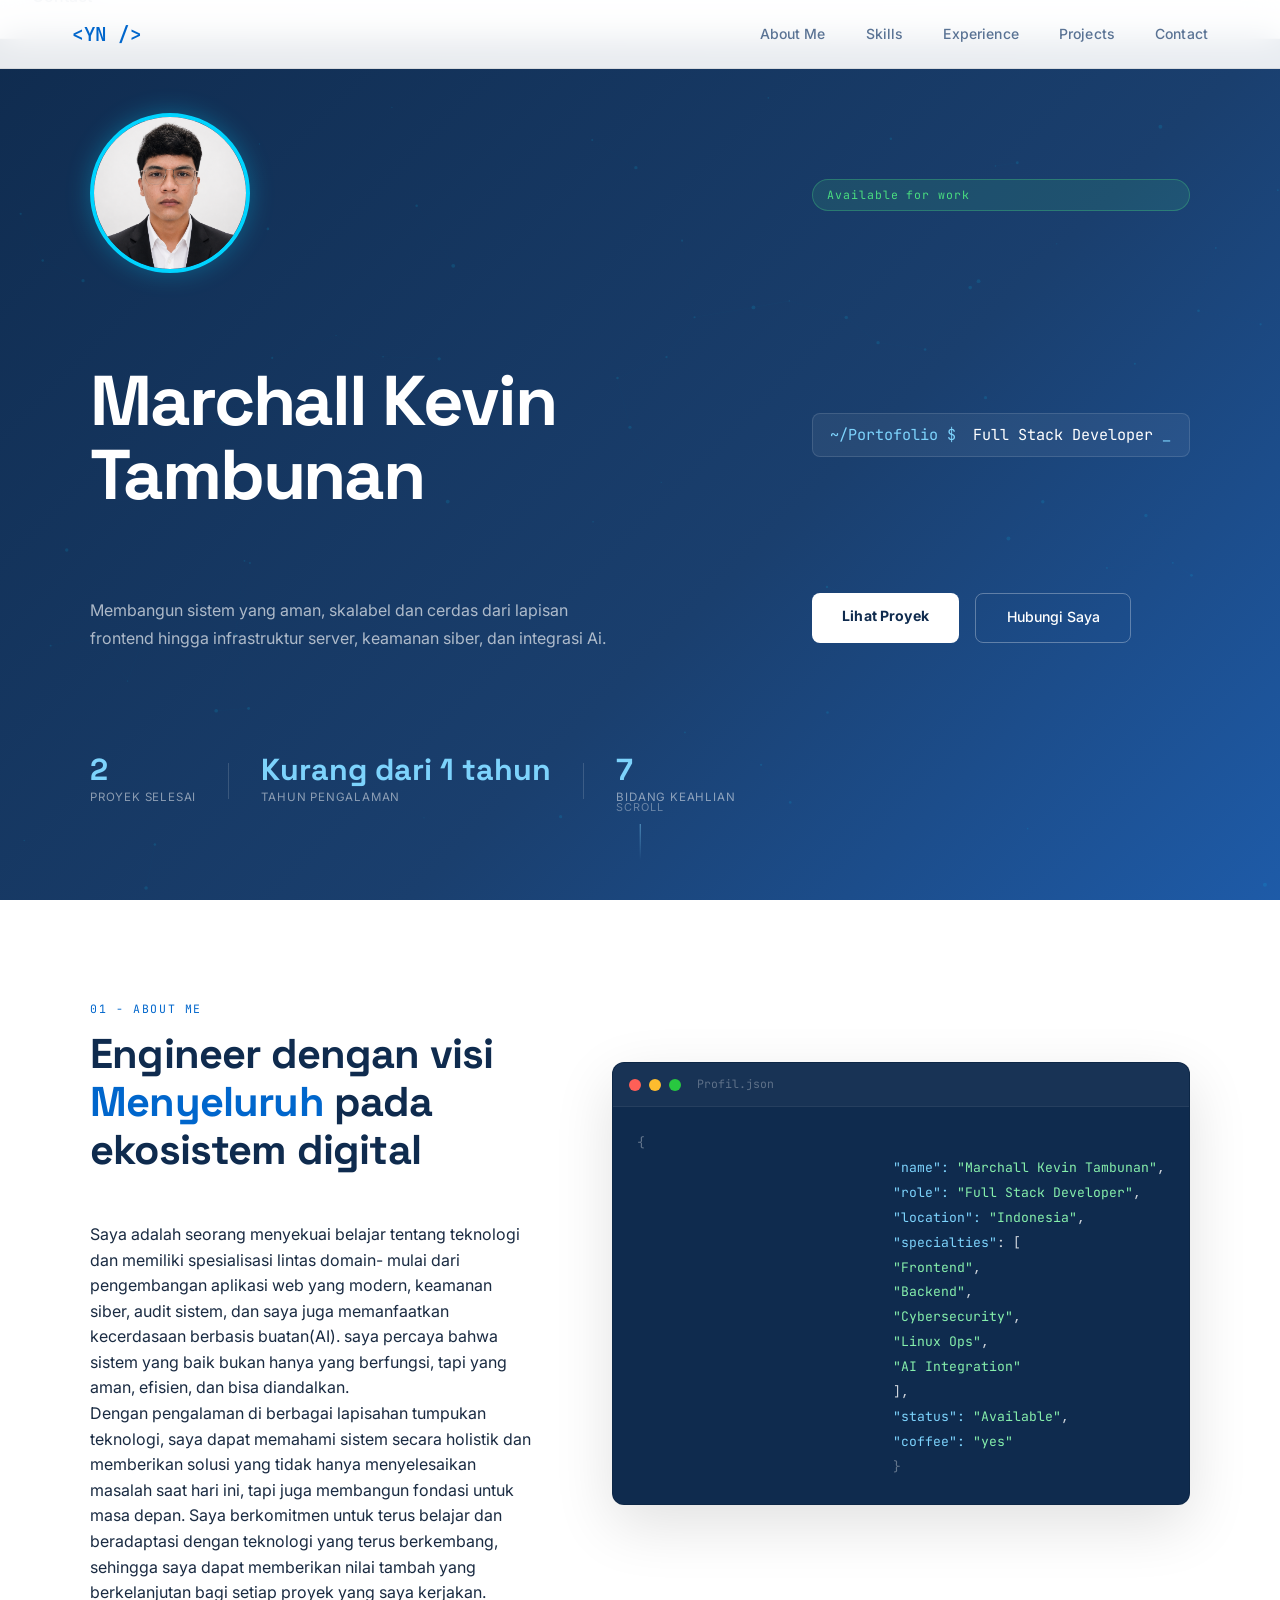
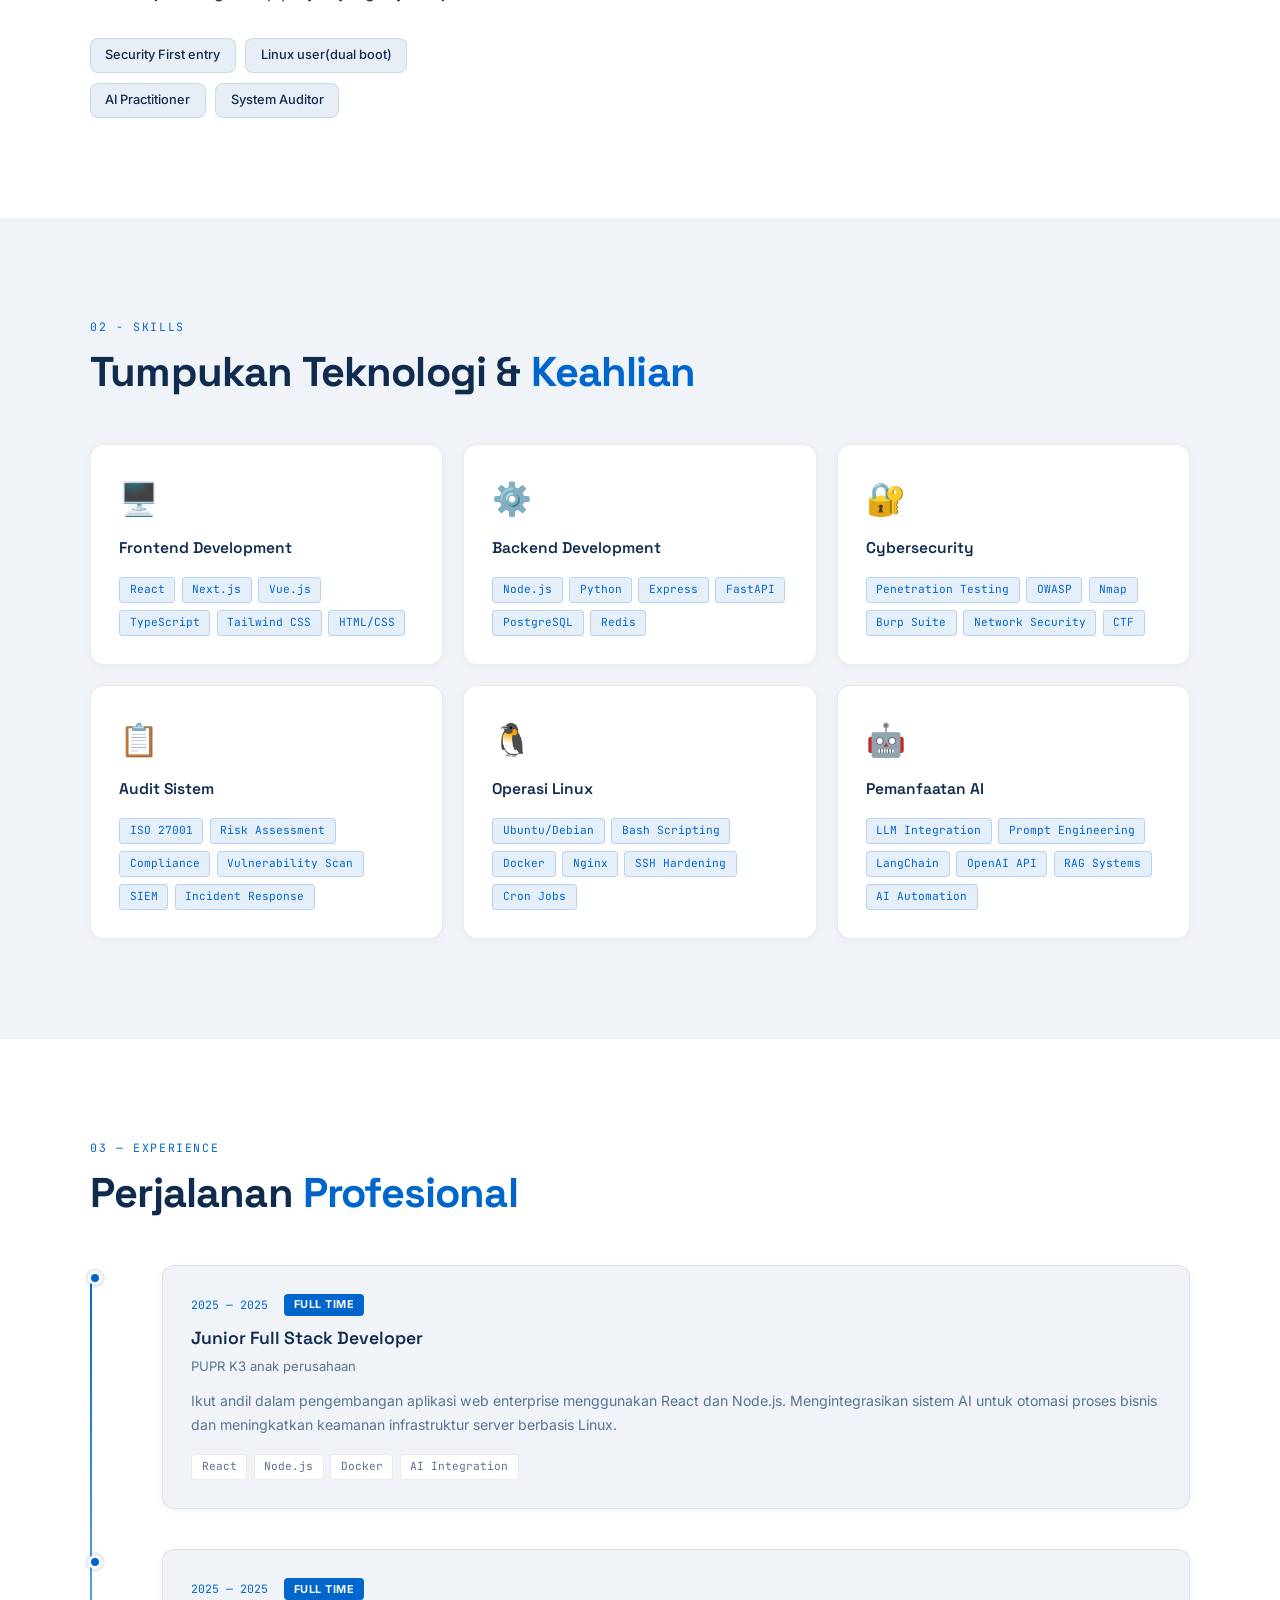
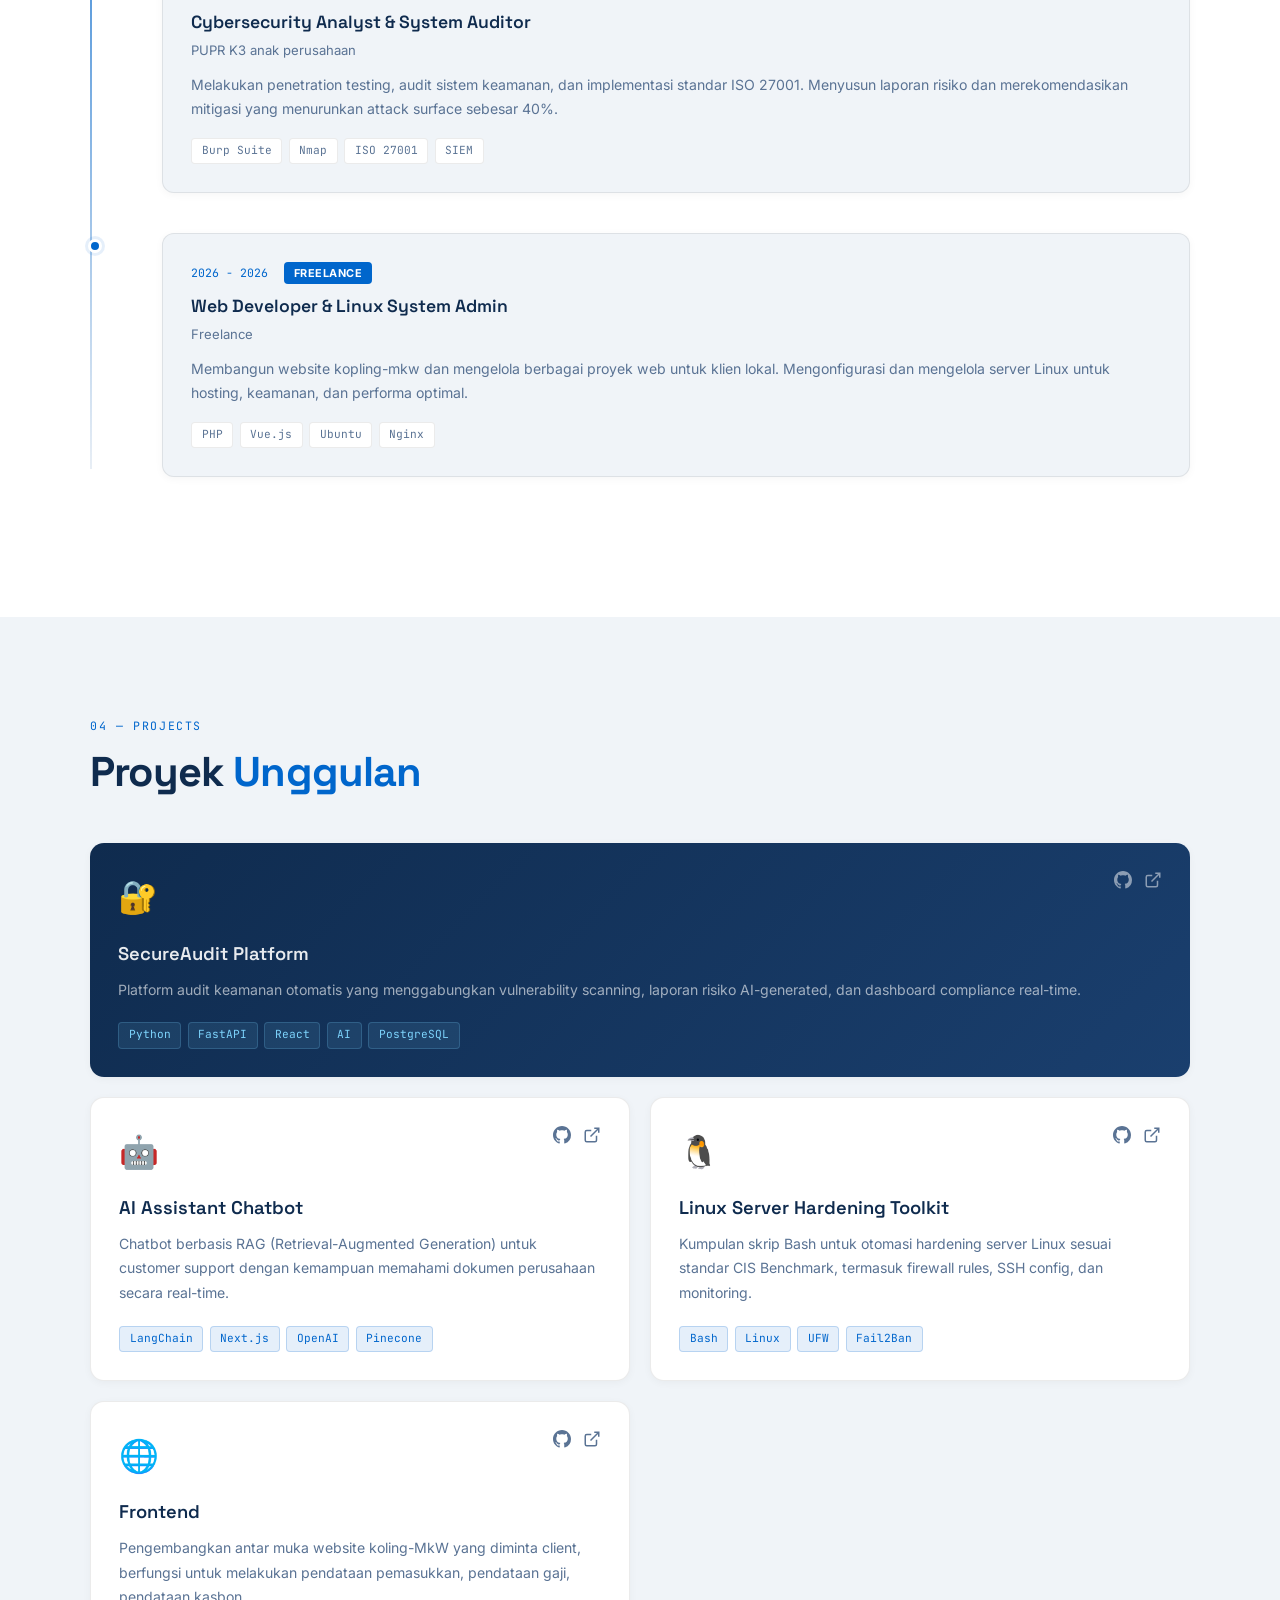
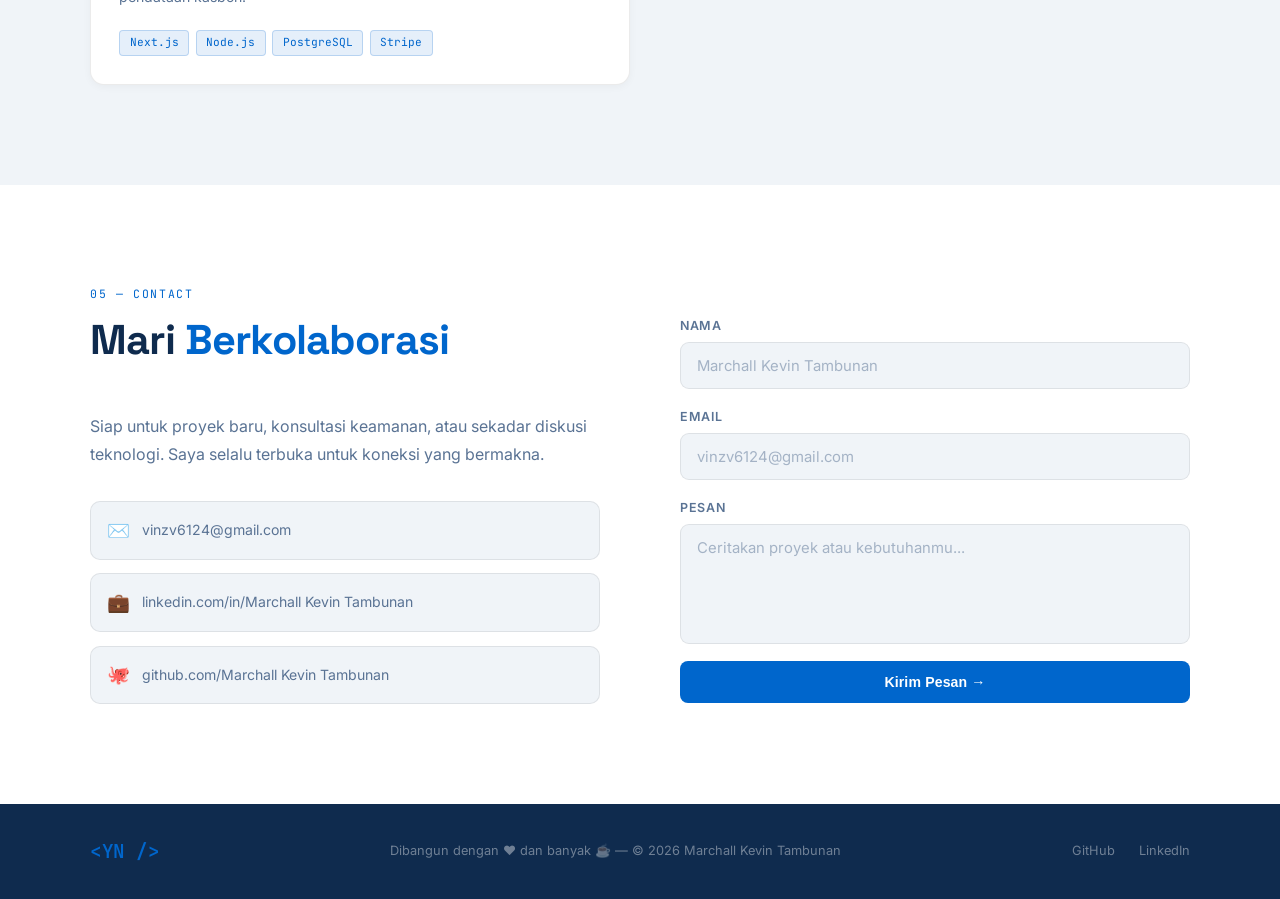
==== commit fba134a6: "Pembaruan Index.html" ====
--- a/index.html
+++ b/index.html
@@ -310,8 +310,8 @@
               <a href="#" aria-label="Live"><svg viewBox="0 0 24 24" width="18" height="18" fill="none" stroke="currentColor" stroke-width="2"><path d="M18 13v6a2 2 0 01-2 2H5a2 2 0 01-2-2V8a2 2 0 012-2h6M15 3h6v6M10 14L21 3"/></svg></a>
             </div>
           </div>
-          <h3>Full Stack E-Commerce</h3>
-          <p>Aplikasi e-commerce lengkap dengan autentikasi JWT, payment gateway, manajemen inventory, dan dashboard analitik admin berbasis real-time data.</p>
+          <h3>Frontend</h3>
+          <p>Pengembangkan antar muka website koling-MkW yang diminta client, berfungsi untuk melakukan pendataan pemasukkan, pendataan gaji, pendataan kasbon.</p>
           <div class="project-techs">
             <span>Next.js</span><span>Node.js</span><span>PostgreSQL</span><span>Stripe</span>
           </div>
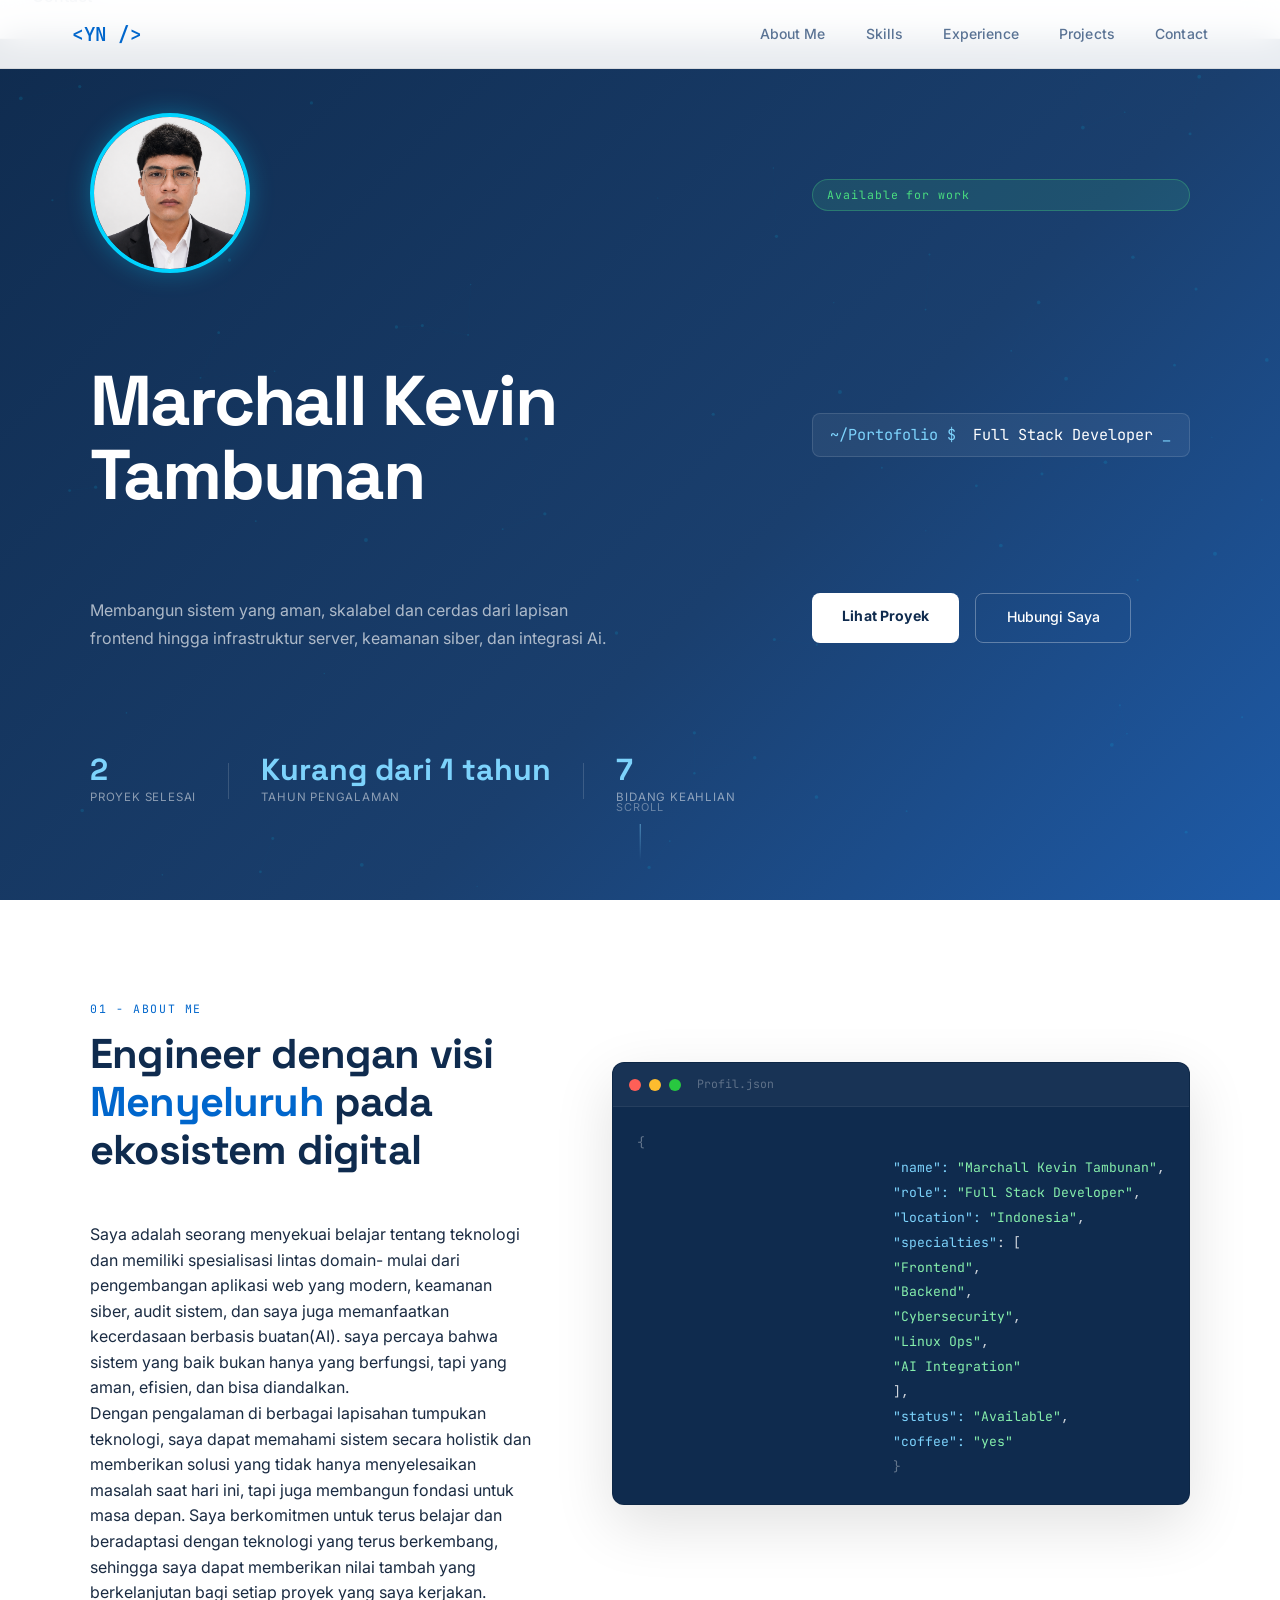
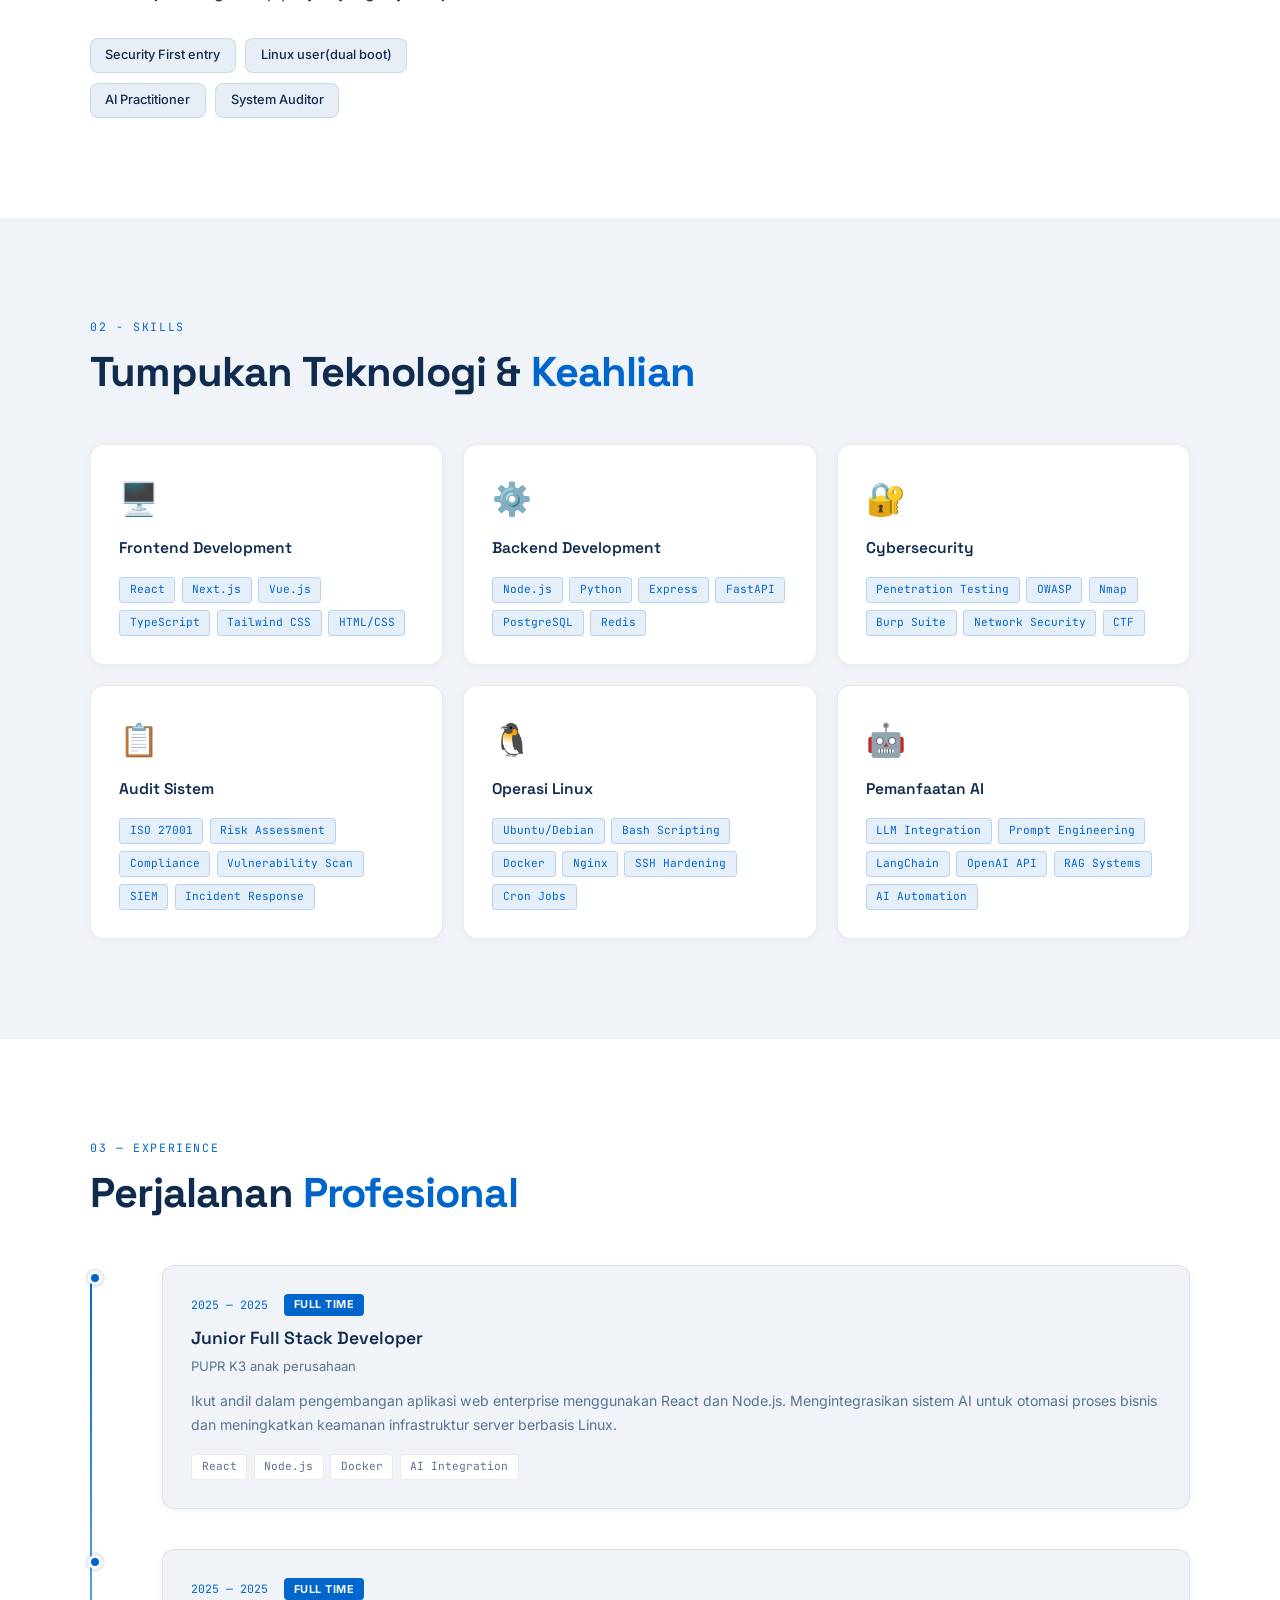
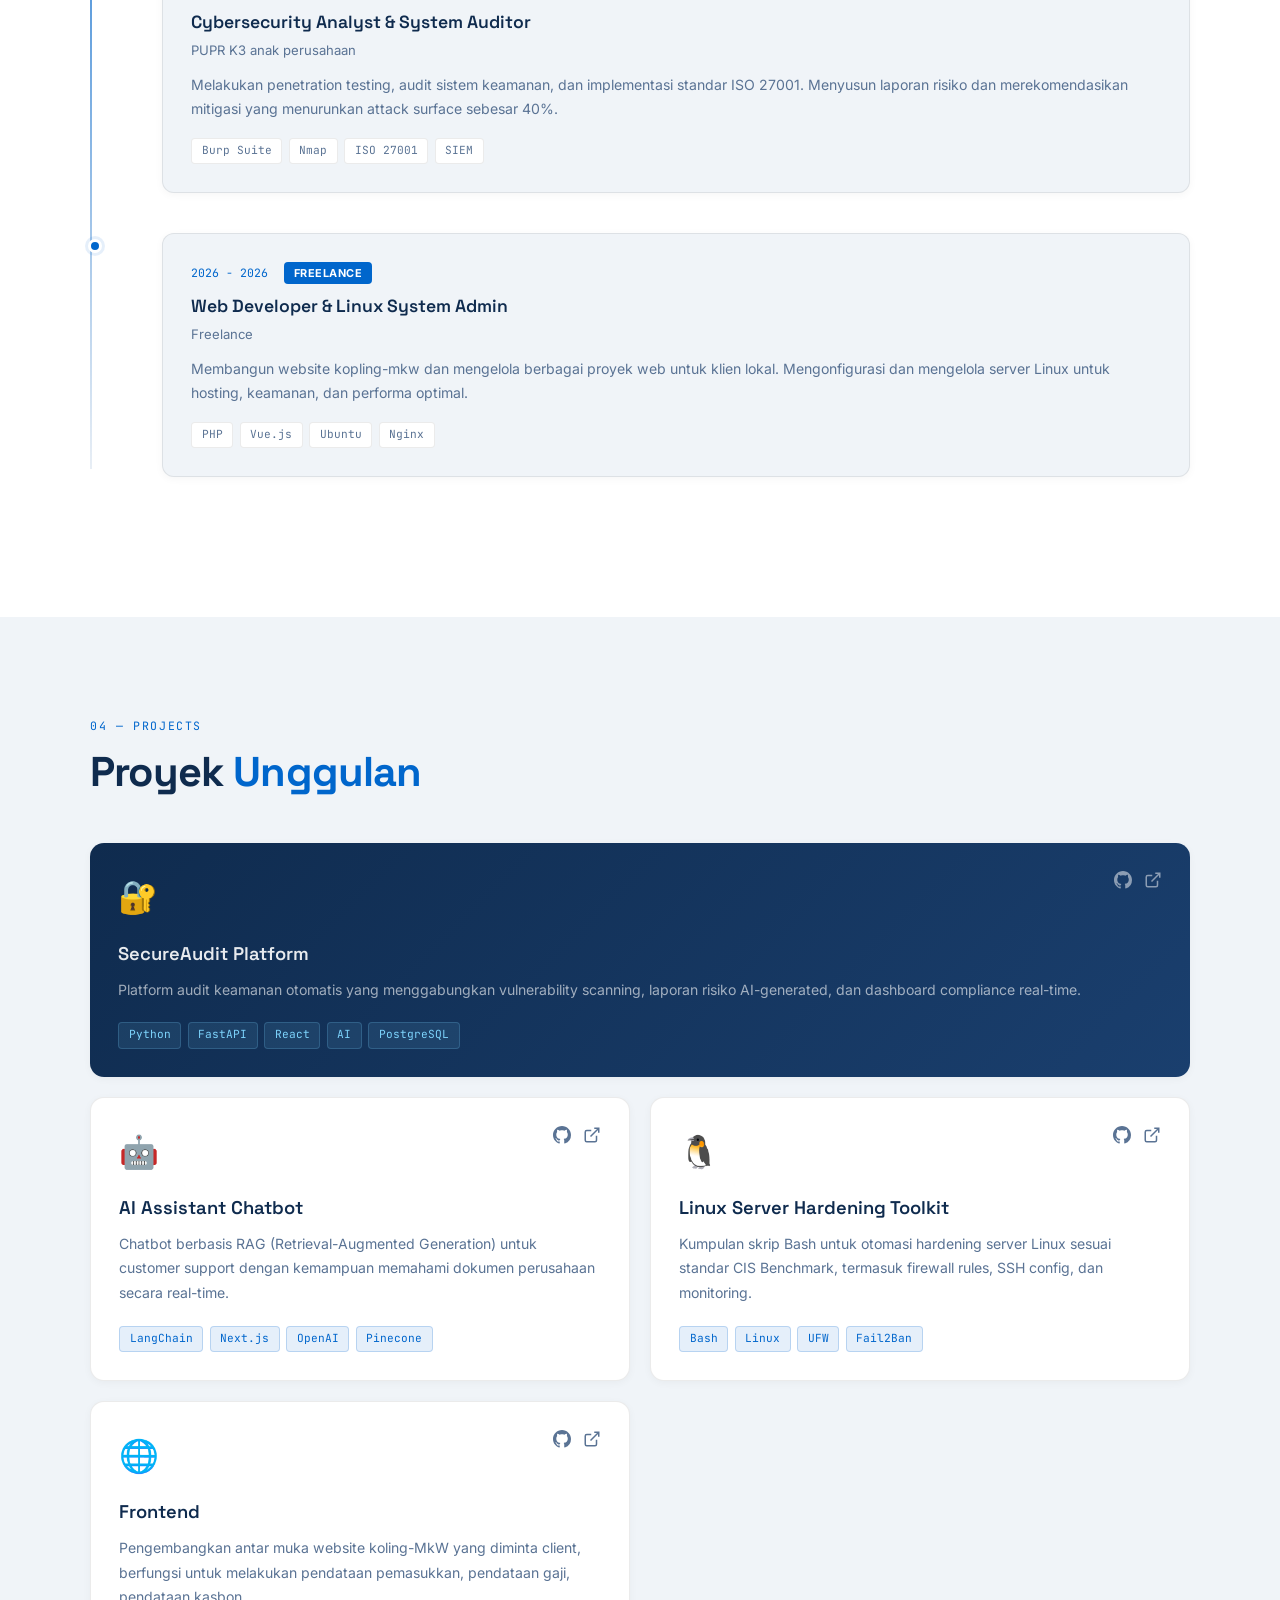
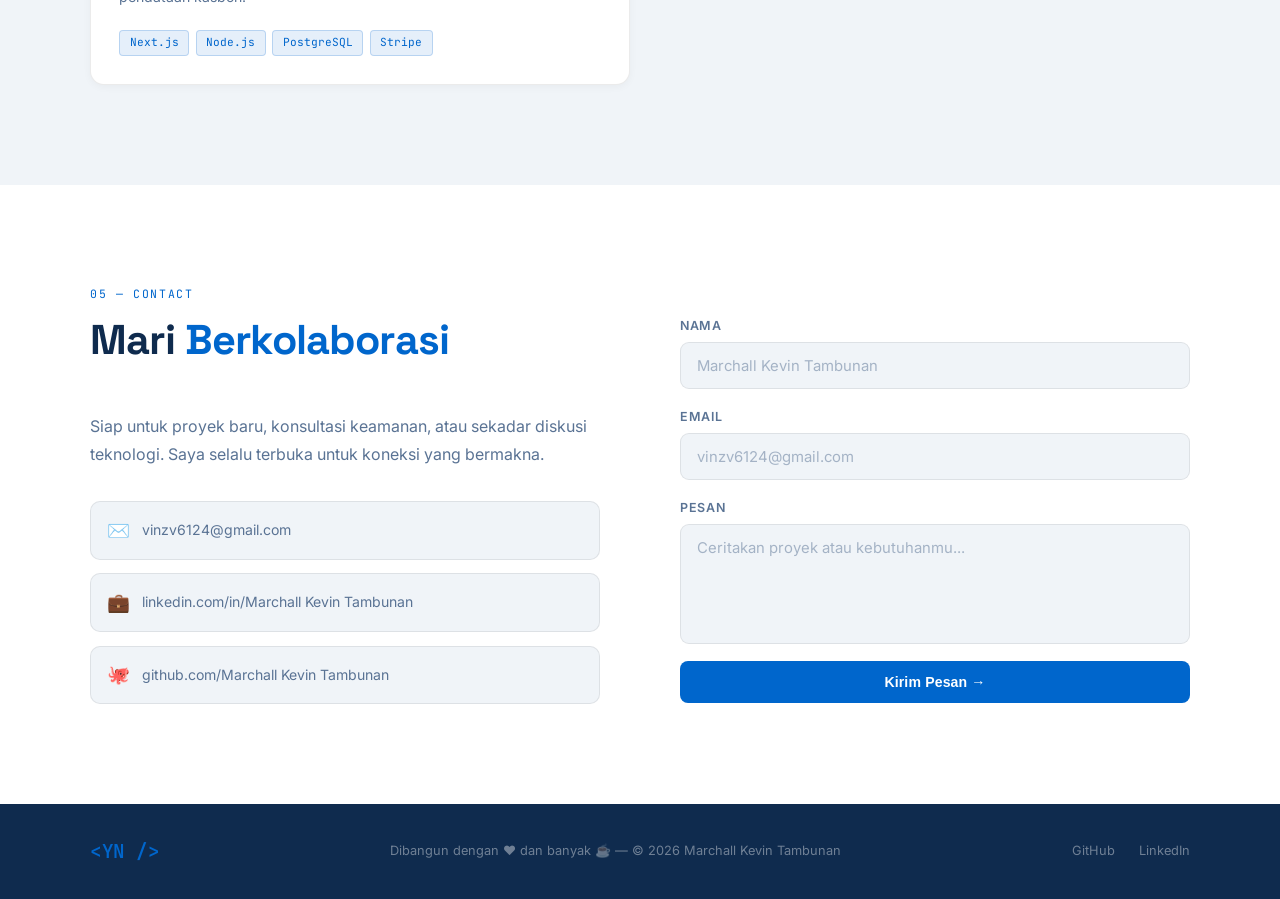
==== commit 33a371e0: "Pembaruan Index.html" ====
--- a/index.html
+++ b/index.html
@@ -369,8 +369,8 @@
       <a href="#hero" class="nav-logo">&lt;YN /&gt;</a> <!-- Made footer logo clickable to scroll to top -->
       <p>Dibangun dengan ❤️ dan banyak ☕ — © 2026 Marchall Kevin Tambunan</p>
       <div class="footer-links">
-        <a href="https://github.com/yourusername" target="_blank">GitHub</a>
-        <a href="https://linkedin.com/in/yourprofile" target="_blank">LinkedIn</a>
+        <a href="https://github.com/Marchall-KevinTambunan?tab=repositories" target="_blank">GitHub</a>
+        <a href="https://www.linkedin.com/in/marchall-kevin-691634372/" target="_blank">LinkedIn</a>
       </div>
     </div>
   </footer>
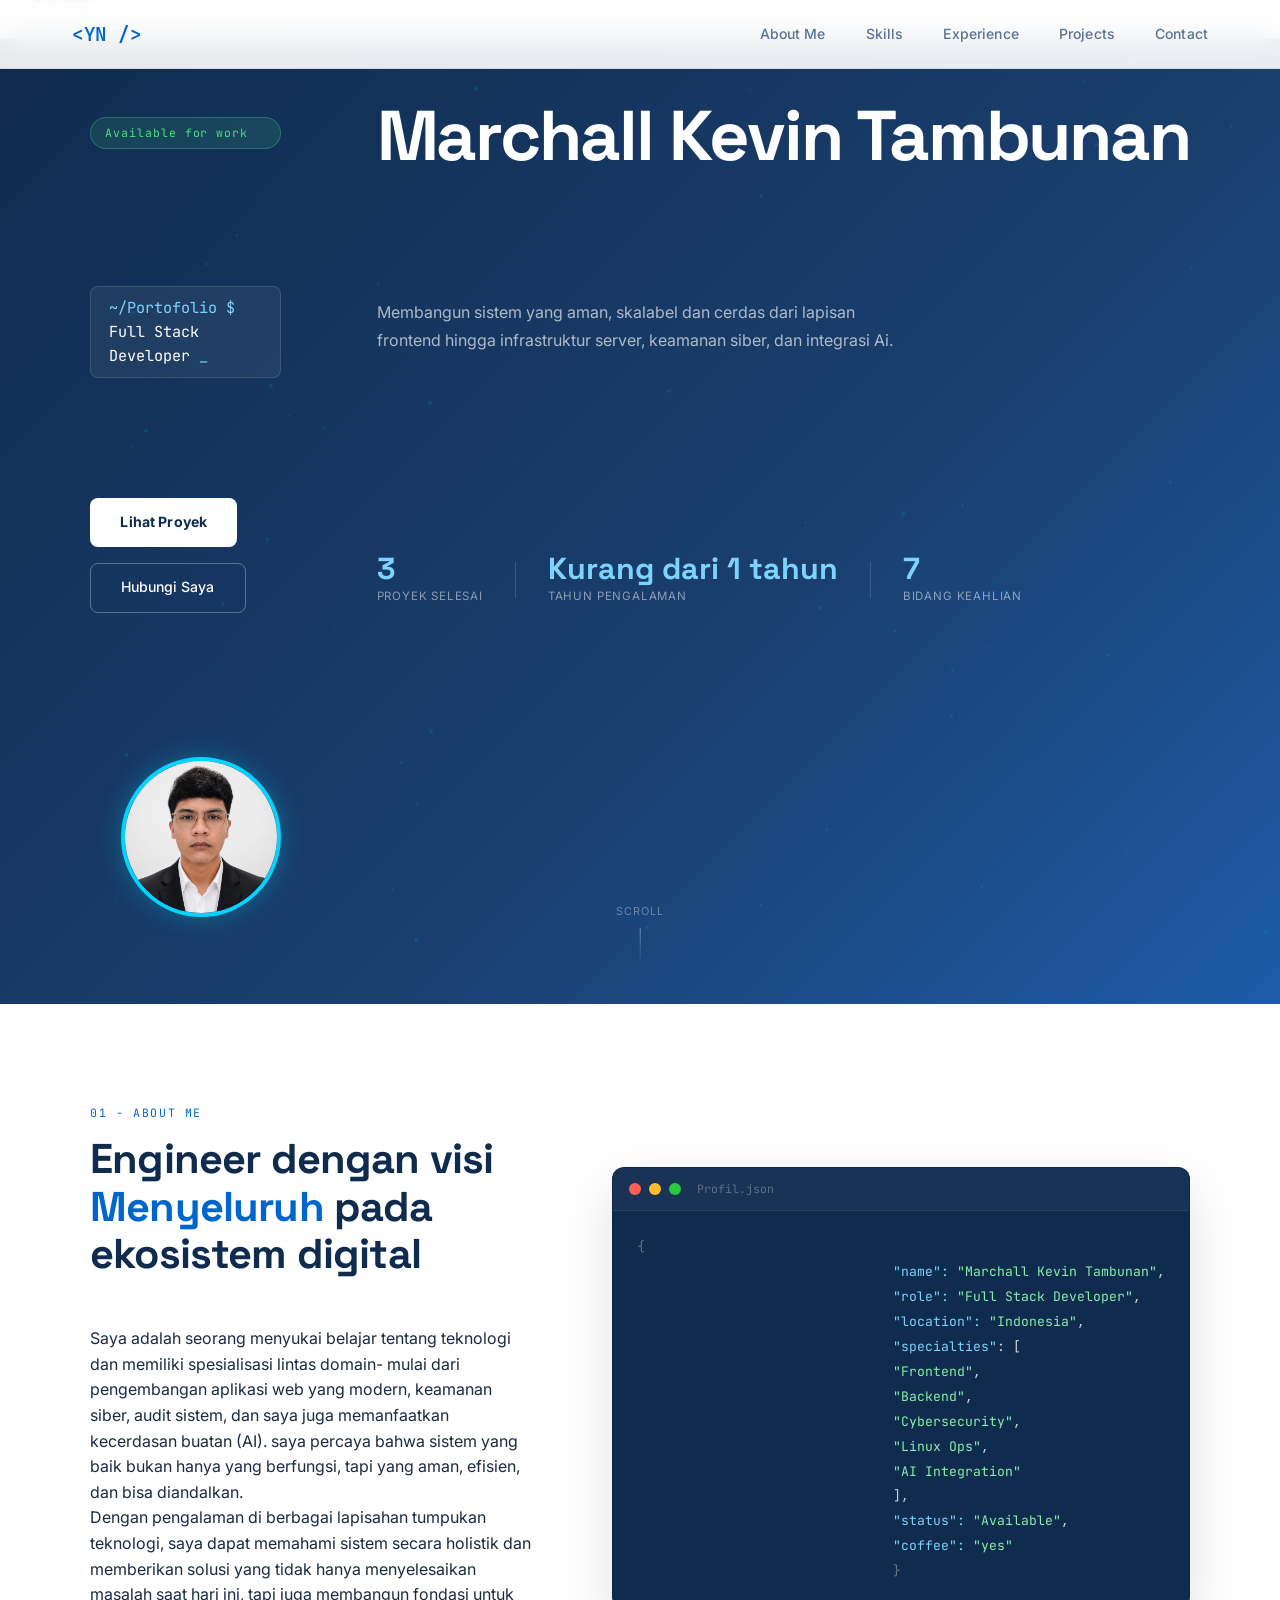
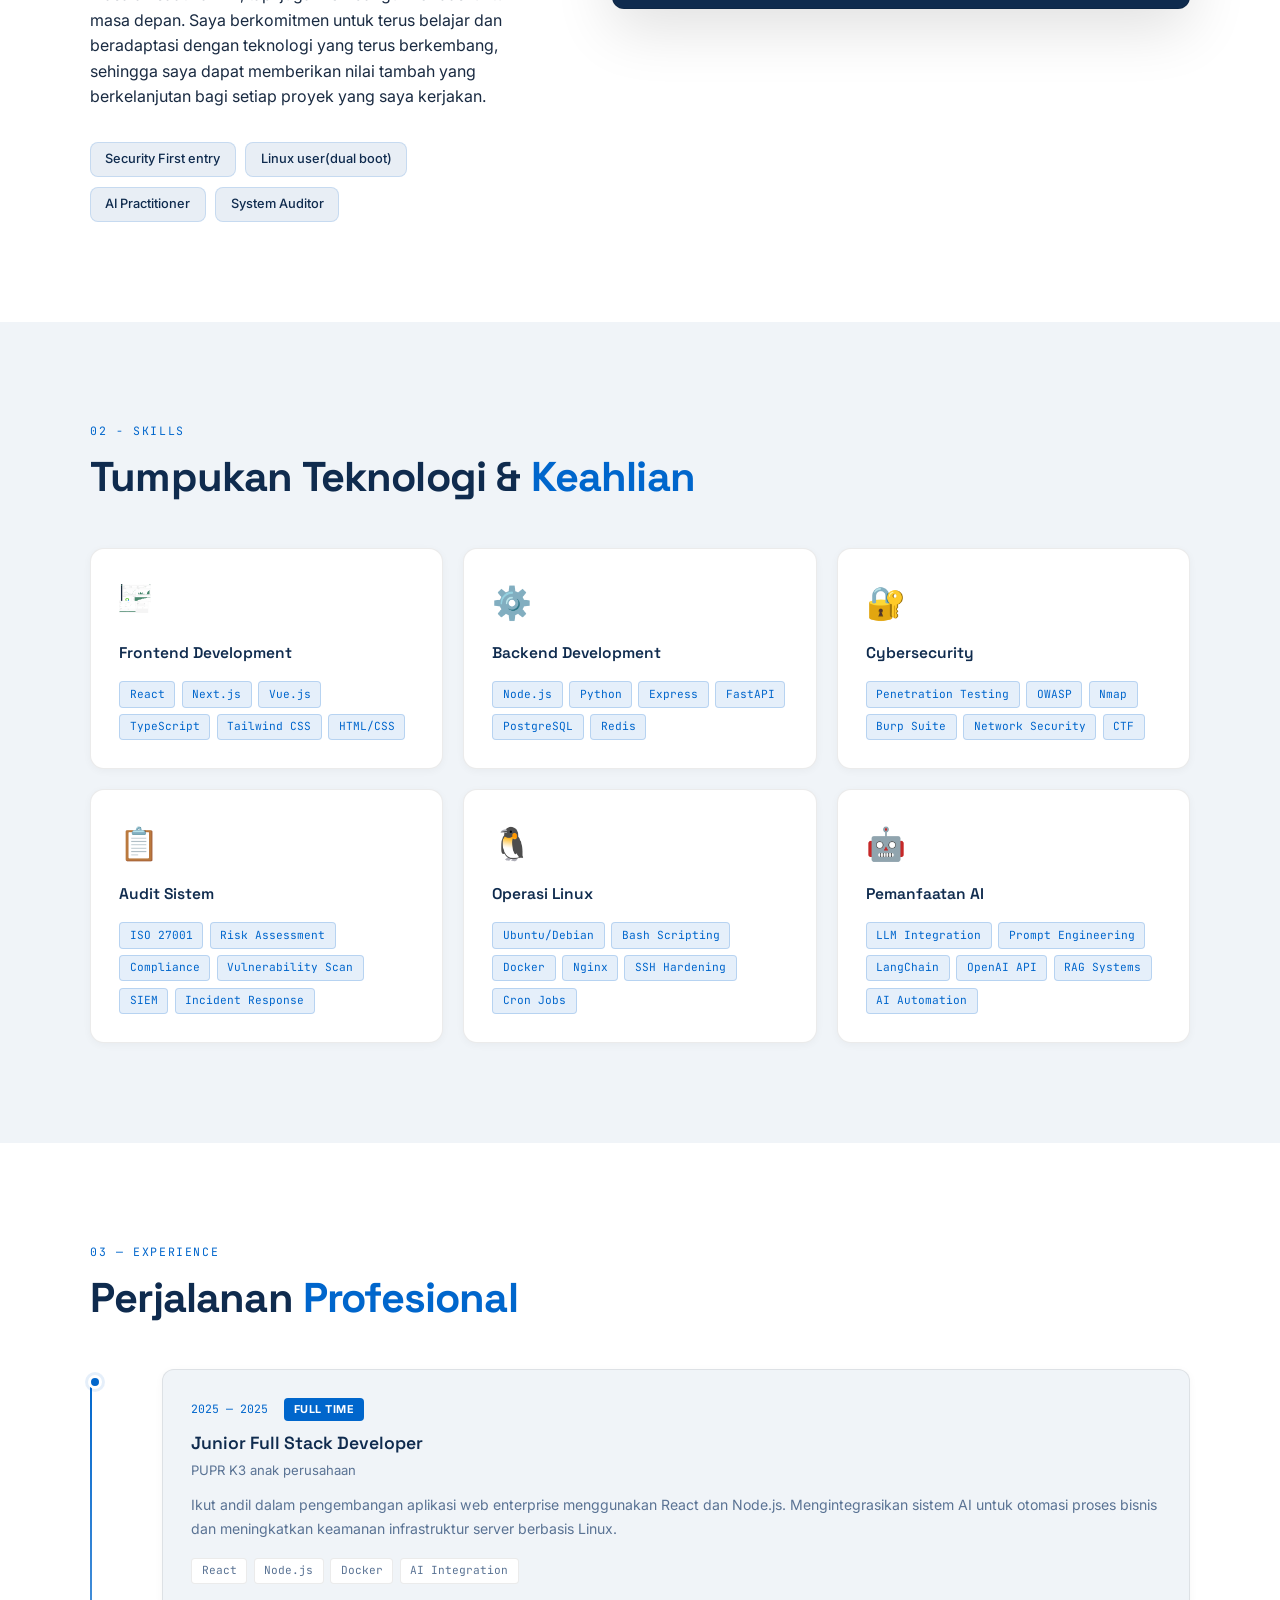
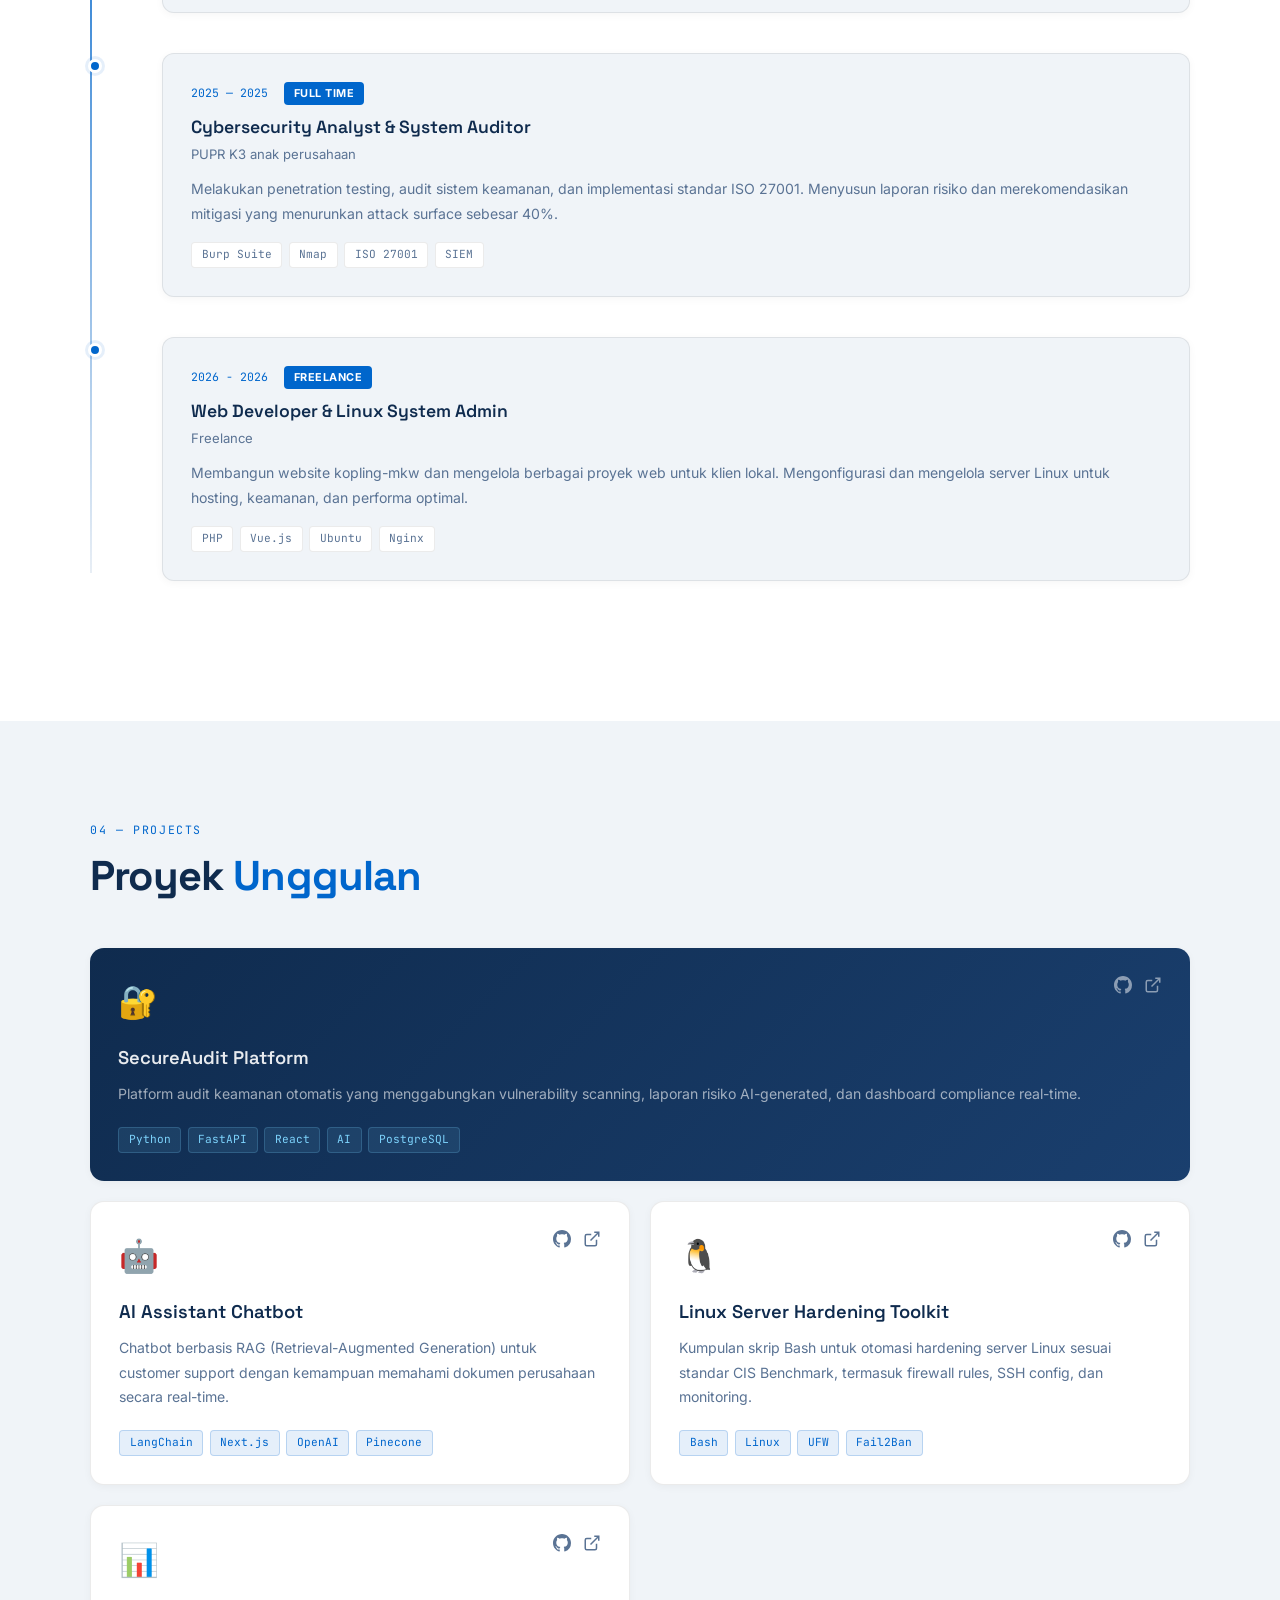
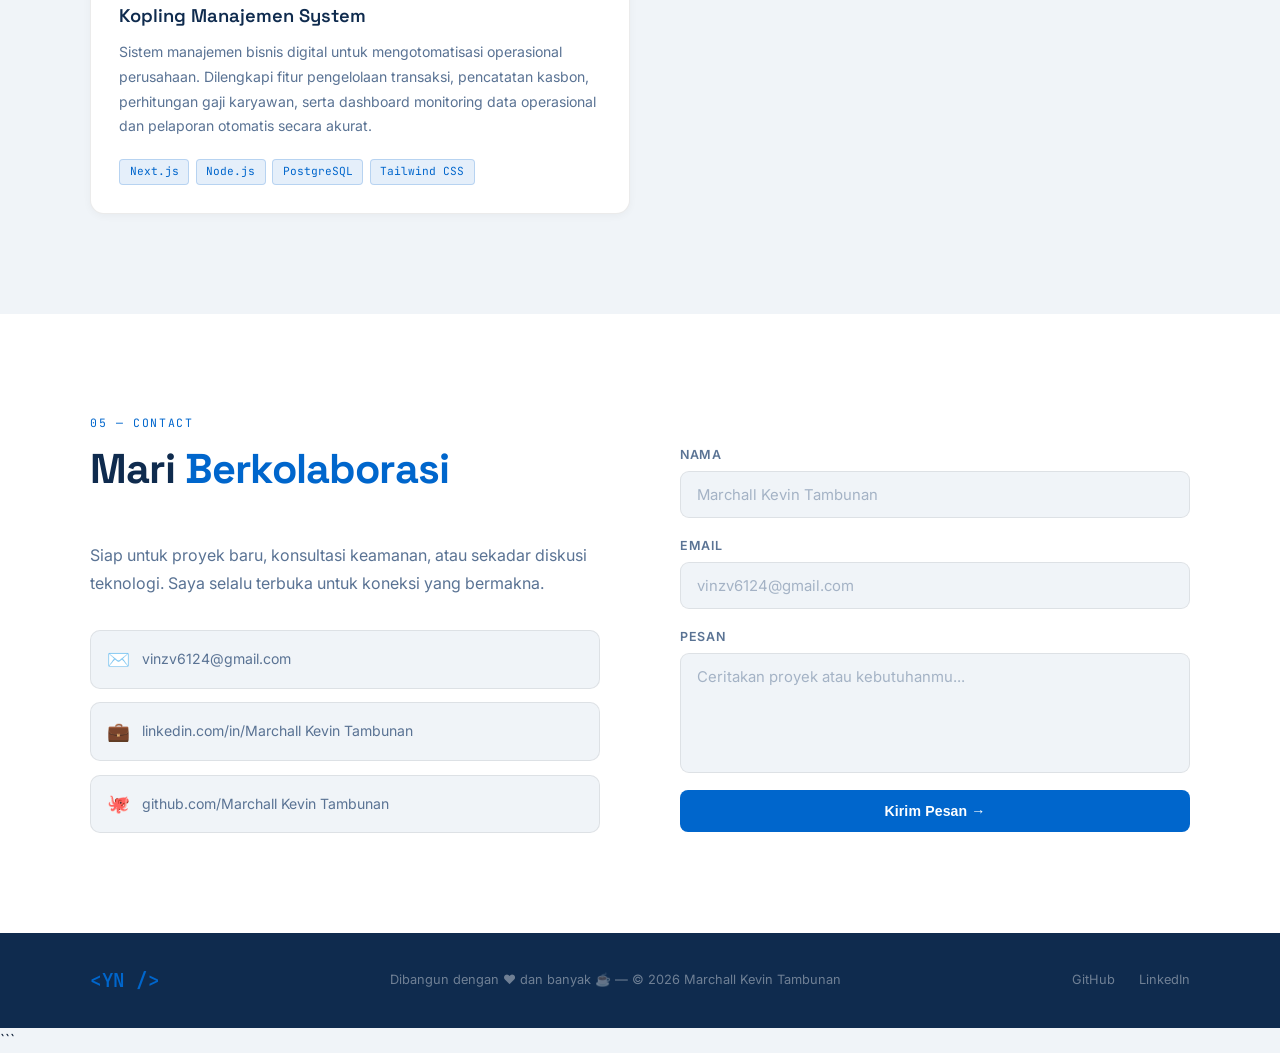
==== commit 2383568b: "Update Index" ====
--- a/index.html
+++ b/index.html
@@ -1,21 +1,17 @@
 <!DOCTYPE html>
-<html lang="en"> <!-- Changed lang=""id to lang="en" for better accessibility and SEO -->
-    <head>
+<html lang="en"> <head>
         <meta charset="UTF-8">
         <meta name="viewport" content="width=device-width, initial-scale=1.0">
         <title>Marchall Kevin Tambunan & Cybersecurity Engineer</title>
         <link rel="preconnect" href="https://fonts.googleapis.com">
         <link rel="preconnect" href="https://fonts.gstatic.com" crossorigin>
-<link href="https://fonts.googleapis.com/css2?family=Space+Grotesk:wght@300;
-400;500;600;700&family=Inter:wght@300;400;500;600&family=JetBrains+Mono:wght@400;500&display=swap"
- rel="stylesheet" />
- <link rel="stylesheet" href="Style.css">
+        <link href="https://fonts.googleapis.com/css2?family=Space+Grotesk:wght@300;400;500;600;700&family=Inter:wght@300;400;500;600&family=JetBrains+Mono:wght@400;500&display=swap" rel="stylesheet" />
+        <link rel="stylesheet" href="Style.css">
     </head>
     <body>
         <nav id="navbar">
             <div class="nav-inner">
-                <a href="#hero" class="nav-logo">&lt;YN /&gt;</a> <!-- Corrected HTML entity for < -->
-                <ul class="nav-links">
+                <a href="#hero" class="nav-logo">&lt;YN /&gt;</a> <ul class="nav-links">
                     <li><a href="#about">About Me</a></li>
                     <li><a href="#skills">Skills</a></li>
                     <li><a href="#experience">Experience</a></li>
@@ -44,8 +40,8 @@
                 <canvas id="gridCanvas"></canvas>
             </div>
             <div class="hero-content">
-                <div class="hero-photo" style="margin-bottom: 20px;">
-                    <img src="Marchall-Kevin-Tambunan.png" alt="Marchall Kevin Tambunan" style="width: 160px; height: 160px; border-radius: 50%; object-fit: cover; border: 4px solid #00d4ff; box-shadow: 0 0 25px rgba(0, 212, 255, 0.3);">
+                <div class="hero-photo">
+                    <img src="Marchall-Kevin-Tambunan.png" alt="Marchall Kevin Tambunan">
                 </div>
                 <div class="terminal-badge"> Available for work</div>
                 <h1 class="hero-name">Marchall Kevin Tambunan</h1>
@@ -63,11 +59,9 @@
                     <a href="#contact" class="btn-ghost">Hubungi Saya</a>
                 </div>
                 <div class="hero-stats">
-                    <div class="stat"><span class="stat-num">2</span><span class="stat-label">Proyek selesai</span>
-                    </span></div>
+                    <div class="stat"><span class="stat-num">3</span><span class="stat-label">Proyek selesai</span></div>
                     <div class="stat-div"></div>
-                    <div class="stat"><span class="stat-num">Kurang dari 1 tahun</span><span class="stat-label">Tahun pengalaman</span>
-                    </div>
+                    <div class="stat"><span class="stat-num">Kurang dari 1 tahun</span><span class="stat-label">Tahun pengalaman</span></div>
                     <div class="stat-div"></div>
                     <div class="stat"><span class="stat-num">7</span><span class="stat-label">Bidang keahlian</span></div>
                 </div>
@@ -77,16 +71,15 @@
                 <div class="scroll-line"></div>
             </div>
             </section>
-            <!-- Tentang saya-->
-             <section id="about">
+            <section id="about">
                 <div class="container">
                     <div class="section-label">01 - about me</div>
                     <div class="about-grid">
                         <div class="about-text">
                             <h2>Engineer dengan visi <span class="accent">Menyeluruh</span> pada ekosistem digital</h2>
-                            <p> Saya adalah seorang menyekuai belajar tentang teknologi dan memiliki spesialisasi lintas domain- mulai dari
-                                pengembangan aplikasi web yang modern, keamanan siber, audit sistem, dan saya juga memanfaatkan kecerdasaan
-                                berbasis buatan(AI). saya percaya bahwa sistem yang baik bukan hanya yang berfungsi, tapi yang aman, efisien,
+                            <p> Saya adalah seorang menyukai belajar tentang teknologi dan memiliki spesialisasi lintas domain- mulai dari
+                                pengembangan aplikasi web yang modern, keamanan siber, audit sistem, dan saya juga memanfaatkan kecerdasan
+                                buatan (AI). saya percaya bahwa sistem yang baik bukan hanya yang berfungsi, tapi yang aman, efisien,
                                 dan bisa diandalkan.
                             </p>
                             <p> Dengan pengalaman di berbagai lapisahan tumpukan teknologi, saya dapat memahami sistem secara holistik dan
@@ -101,7 +94,7 @@
                                 <span class="tag"> System Auditor</span>
                             </div>
                         </div>
-                        <div class="about-card">
+                        <div class="about-right">
                             <div class="card-terminal">
                                 <div class="terminal-header">
                                     <span class="dot red"></span>
@@ -128,7 +121,6 @@
                     </div>
                 </div>
              </section>
-             <!--Keahlian-->
              <section id="skills">
                 <div class="container">
                     <div class="section-label">02 - Skills</div>
@@ -136,10 +128,12 @@
                     <div class="skills-grid">
                     
                     <div class="skill-card">
-                        <div class="skill-icon">🖥️</div>
+                        <div class="skill-icon">
+                            <img src="Group 4.png" alt="Frontend Development Icon">
+                        </div>
           <h3>Frontend Development</h3>
           <div class="skill-tags">
-            <span>React</span><span>Next.js</span><span>Vue.js</span> <!-- Duplicate skill card -->
+            <span>React</span><span>Next.js</span><span>Vue.js</span>
             <span>TypeScript</span><span>Tailwind CSS</span><span>HTML/CSS</span>
           </div>
         </div>
@@ -193,7 +187,6 @@
     </div>
   </section>
  
-  <!-- EXPERIENCE -->
   <section id="experience">
     <div class="container">
       <div class="section-label">03 — Experience</div>
@@ -246,7 +239,6 @@
     </div>
   </section>
  
-  <!-- PROJECTS -->
   <section id="projects">
     <div class="container">
       <div class="section-label">04 — Projects</div>
@@ -258,10 +250,10 @@
             <div class="project-icon">🔐</div>
             <div class="project-links">
               <a href="#" aria-label="GitHub">
-                <svg viewBox="0 0 24 24" width="18" height="18" fill="currentColor"><path d="M12 0C5.37 0 0 5.37 0 12c0 5.31 3.435 9.795 8.205 11.385.6.105.825-.255.825-.57 0-.285-.015-1.23-.015-2.235-3.015.555-3.795-.735-4.035-1.41-.135-.345-.72-1.41-1.23-1.695-.42-.225-1.02-.78-.015-.795.945-.015 1.62.87 1.845 1.23 1.08 1.815 2.805 1.305 3.495.99.105-.78.42-1.305.765-1.605-2.67-.3-5.46-1.335-5.46-5.925 0-1.305.465-2.385 1.23-3.225-.12-.3-.54-1.53.12-3.18 0 0 1.005-.315 3.3 1.23.96-.27 1.98-.405 3-.405s2.04.135 3 .405c2.295-1.56 3.3-1.23 3.3-1.23.66 1.65.24 2.88.12 3.18.765.84 1.23 1.905 1.23 3.225 0 4.605-2.805 5.625-5.475 5.925.435.375.81 1.095.81 2.22 0 1.605-.015 2.895-.015 3.3 0 .315.225.69.825.57A12.02 12.02 0 0024 12c0-6.63-5.37-12-12-12z"/></svg>
+                <svg viewBox="0 0 24 24" width="18" height="18" fill="currentColor" aria-hidden="true"><path d="M12 0C5.37 0 0 5.37 0 12c0 5.31 3.435 9.795 8.205 11.385.6.105.825-.255.825-.57 0-.285-.015-1.23-.015-2.235-3.015.555-3.795-.735-4.035-1.41-.135-.345-.72-1.41-1.23-1.695-.42-.225-1.02-.78-.015-.795.945-.015 1.62.87 1.845 1.23 1.08 1.815 2.805 1.305 3.495.99.105-.78.42-1.305.765-1.605-2.67-.3-5.46-1.335-5.46-5.925 0-1.305.465-2.385 1.23-3.225-.12-.3-.54-1.53.12-3.18 0 0 1.005-.315 3.3 1.23.96-.27 1.98-.405 3-.405s2.04.135 3 .405c2.295-1.56 3.3-1.23 3.3-1.23.66 1.65.24 2.88.12 3.18.765.84 1.23 1.905 1.23 3.225 0 4.605-2.805 5.625-5.475 5.925.435.375.81 1.095.81 2.22 0 1.605-.015 2.895-.015 3.3 0 .315.225.69.825.57A12.02 12.02 0 0024 12c0-6.63-5.37-12-12-12z"/></svg>
               </a>
               <a href="#" aria-label="Live Demo">
-                <svg viewBox="0 0 24 24" width="18" height="18" fill="none" stroke="currentColor" stroke-width="2"><path d="M18 13v6a2 2 0 01-2 2H5a2 2 0 01-2-2V8a2 2 0 012-2h6M15 3h6v6M10 14L21 3"/></svg>
+                <svg viewBox="0 0 24 24" width="18" height="18" fill="none" stroke="currentColor" stroke-width="2" aria-hidden="true"><path d="M18 13v6a2 2 0 01-2 2H5a2 2 0 01-2-2V8a2 2 0 012-2h6M15 3h6v6M10 14L21 3"/></svg>
               </a>
             </div>
           </div>
@@ -276,8 +268,8 @@
           <div class="project-header">
             <div class="project-icon">🤖</div>
             <div class="project-links">
-              <a href="#" aria-label="GitHub"><svg viewBox="0 0 24 24" width="18" height="18" fill="currentColor"><path d="M12 0C5.37 0 0 5.37 0 12c0 5.31 3.435 9.795 8.205 11.385.6.105.825-.255.825-.57 0-.285-.015-1.23-.015-2.235-3.015.555-3.795-.735-4.035-1.41-.135-.345-.72-1.41-1.23-1.695-.42-.225-1.02-.78-.015-.795.945-.015 1.62.87 1.845 1.23 1.08 1.815 2.805 1.305 3.495.99.105-.78.42-1.305.765-1.605-2.67-.3-5.46-1.335-5.46-5.925 0-1.305.465-2.385 1.23-3.225-.12-.3-.54-1.53.12-3.18 0 0 1.005-.315 3.3 1.23.96-.27 1.98-.405 3-.405s2.04.135 3 .405c2.295-1.56 3.3-1.23 3.3-1.23.66 1.65.24 2.88.12 3.18.765.84 1.23 1.905 1.23 3.225 0 4.605-2.805 5.625-5.475 5.925.435.375.81 1.095.81 2.22 0 1.605-.015 2.895-.015 3.3 0 .315.225.69.825.57A12.02 12.02 0 0024 12c0-6.63-5.37-12-12-12z"/></svg></a>
-              <a href="#" aria-label="Live"><svg viewBox="0 0 24 24" width="18" height="18" fill="none" stroke="currentColor" stroke-width="2"><path d="M18 13v6a2 2 0 01-2 2H5a2 2 0 01-2-2V8a2 2 0 012-2h6M15 3h6v6M10 14L21 3"/></svg></a>
+              <a href="#" aria-label="GitHub"><svg viewBox="0 0 24 24" width="18" height="18" fill="currentColor" aria-hidden="true"><path d="M12 0C5.37 0 0 5.37 0 12c0 5.31 3.435 9.795 8.205 11.385.6.105.825-.255.825-.57 0-.285-.015-1.23-.015-2.235-3.015.555-3.795-.735-4.035-1.41-.135-.345-.72-1.41-1.23-1.695-.42-.225-1.02-.78-.015-.795.945-.015 1.62.87 1.845 1.23 1.08 1.815 2.805 1.305 3.495.99.105-.78.42-1.305.765-1.605-2.67-.3-5.46-1.335-5.46-5.925 0-1.305.465-2.385 1.23-3.225-.12-.3-.54-1.53.12-3.18 0 0 1.005-.315 3.3 1.23.96-.27 1.98-.405 3-.405s2.04.135 3 .405c2.295-1.56 3.3-1.23 3.3-1.23.66 1.65.24 2.88.12 3.18.765.84 1.23 1.905 1.23 3.225 0 4.605-2.805 5.625-5.475 5.925.435.375.81 1.095.81 2.22 0 1.605-.015 2.895-.015 3.3 0 .315.225.69.825.57A12.02 12.02 0 0024 12c0-6.63-5.37-12-12-12z"/></svg></a>
+              <a href="#" aria-label="Live"><svg viewBox="0 0 24 24" width="18" height="18" fill="none" stroke="currentColor" stroke-width="2" aria-hidden="true"><path d="M18 13v6a2 2 0 01-2 2H5a2 2 0 01-2-2V8a2 2 0 012-2h6M15 3h6v6M10 14L21 3"/></svg></a>
             </div>
           </div>
           <h3>AI Assistant Chatbot</h3>
@@ -291,8 +283,8 @@
           <div class="project-header">
             <div class="project-icon">🐧</div>
             <div class="project-links">
-              <a href="#" aria-label="GitHub"><svg viewBox="0 0 24 24" width="18" height="18" fill="currentColor"><path d="M12 0C5.37 0 0 5.37 0 12c0 5.31 3.435 9.795 8.205 11.385.6.105.825-.255.825-.57 0-.285-.015-1.23-.015-2.235-3.015.555-3.795-.735-4.035-1.41-.135-.345-.72-1.41-1.23-1.695-.42-.225-1.02-.78-.015-.795.945-.015 1.62.87 1.845 1.23 1.08 1.815 2.805 1.305 3.495.99.105-.78.42-1.305.765-1.605-2.67-.3-5.46-1.335-5.46-5.925 0-1.305.465-2.385 1.23-3.225-.12-.3-.54-1.53.12-3.18 0 0 1.005-.315 3.3 1.23.96-.27 1.98-.405 3-.405s2.04.135 3 .405c2.295-1.56 3.3-1.23 3.3-1.23.66 1.65.24 2.88.12 3.18.765.84 1.23 1.905 1.23 3.225 0 4.605-2.805 5.625-5.475 5.925.435.375.81 1.095.81 2.22 0 1.605-.015 2.895-.015 3.3 0 .315.225.69.825.57A12.02 12.02 0 0024 12c0-6.63-5.37-12-12-12z"/></svg></a>
-              <a href="#" aria-label="Live"><svg viewBox="0 0 24 24" width="18" height="18" fill="none" stroke="currentColor" stroke-width="2"><path d="M18 13v6a2 2 0 01-2 2H5a2 2 0 01-2-2V8a2 2 0 012-2h6M15 3h6v6M10 14L21 3"/></svg></a>
+              <a href="#" aria-label="GitHub"><svg viewBox="0 0 24 24" width="18" height="18" fill="currentColor" aria-hidden="true"><path d="M12 0C5.37 0 0 5.37 0 12c0 5.31 3.435 9.795 8.205 11.385.6.105.825-.255.825-.57 0-.285-.015-1.23-.015-2.235-3.015.555-3.795-.735-4.035-1.41-.135-.345-.72-1.41-1.23-1.695-.42-.225-1.02-.78-.015-.795.945-.015 1.62.87 1.845 1.23 1.08 1.815 2.805 1.305 3.495.99.105-.78.42-1.305.765-1.605-2.67-.3-5.46-1.335-5.46-5.925 0-1.305.465-2.385 1.23-3.225-.12-.3-.54-1.53.12-3.18 0 0 1.005-.315 3.3 1.23.96-.27 1.98-.405 3-.405s2.04.135 3 .405c2.295-1.56 3.3-1.23 3.3-1.23.66 1.65.24 2.88.12 3.18.765.84 1.23 1.905 1.23 3.225 0 4.605-2.805 5.625-5.475 5.925.435.375.81 1.095.81 2.22 0 1.605-.015 2.895-.015 3.3 0 .315.225.69.825.57A12.02 12.02 0 0024 12c0-6.63-5.37-12-12-12z"/></svg></a>
+              <a href="#" aria-label="Live"><svg viewBox="0 0 24 24" width="18" height="18" fill="none" stroke="currentColor" stroke-width="2" aria-hidden="true"><path d="M18 13v6a2 2 0 01-2 2H5a2 2 0 01-2-2V8a2 2 0 012-2h6M15 3h6v6M10 14L21 3"/></svg></a>
             </div>
           </div>
           <h3>Linux Server Hardening Toolkit</h3>
@@ -304,16 +296,16 @@
  
         <div class="project-card">
           <div class="project-header">
-            <div class="project-icon">🌐</div>
+            <div class="project-icon">📊</div>
             <div class="project-links">
-              <a href="#" aria-label="GitHub"><svg viewBox="0 0 24 24" width="18" height="18" fill="currentColor"><path d="M12 0C5.37 0 0 5.37 0 12c0 5.31 3.435 9.795 8.205 11.385.6.105.825-.255.825-.57 0-.285-.015-1.23-.015-2.235-3.015.555-3.795-.735-4.035-1.41-.135-.345-.72-1.41-1.23-1.695-.42-.225-1.02-.78-.015-.795.945-.015 1.62.87 1.845 1.23 1.08 1.815 2.805 1.305 3.495.99.105-.78.42-1.305.765-1.605-2.67-.3-5.46-1.335-5.46-5.925 0-1.305.465-2.385 1.23-3.225-.12-.3-.54-1.53.12-3.18 0 0 1.005-.315 3.3 1.23.96-.27 1.98-.405 3-.405s2.04.135 3 .405c2.295-1.56 3.3-1.23 3.3-1.23.66 1.65.24 2.88.12 3.18.765.84 1.23 1.905 1.23 3.225 0 4.605-2.805 5.625-5.475 5.925.435.375.81 1.095.81 2.22 0 1.605-.015 2.895-.015 3.3 0 .315.225.69.825.57A12.02 12.02 0 0024 12c0-6.63-5.37-12-12-12z"/></svg></a>
-              <a href="#" aria-label="Live"><svg viewBox="0 0 24 24" width="18" height="18" fill="none" stroke="currentColor" stroke-width="2"><path d="M18 13v6a2 2 0 01-2 2H5a2 2 0 01-2-2V8a2 2 0 012-2h6M15 3h6v6M10 14L21 3"/></svg></a>
-            </div>
-          </div>
-          <h3>Frontend</h3>
-          <p>Pengembangkan antar muka website koling-MkW yang diminta client, berfungsi untuk melakukan pendataan pemasukkan, pendataan gaji, pendataan kasbon.</p>
+              <a href="#" aria-label="GitHub"><svg viewBox="0 0 24 24" width="18" height="18" fill="currentColor" aria-hidden="true"><path d="M12 0C5.37 0 0 5.37 0 12c0 5.31 3.435 9.795 8.205 11.385.6.105.825-.255.825-.57 0-.285-.015-1.23-.015-2.235-3.015.555-3.795-.735-4.035-1.41-.135-.345-.72-1.41-1.23-1.695-.42-.225-1.02-.78-.015-.795.945-.015 1.62.87 1.845 1.23 1.08 1.815 2.805 1.305 3.495.99.105-.78.42-1.305.765-1.605-2.67-.3-5.46-1.335-5.46-5.925 0-1.305.465-2.385 1.23-3.225-.12-.3-.54-1.53.12-3.18 0 0 1.005-.315 3.3 1.23.96-.27 1.98-.405 3-.405s2.04.135 3 .405c2.295-1.56 3.3-1.23 3.3-1.23.66 1.65.24 2.88.12 3.18.765.84 1.23 1.905 1.23 3.225 0 4.605-2.805 5.625-5.475 5.925.435.375.81 1.095.81 2.22 0 1.605-.015 2.895-.015 3.3 0 .315.225.69.825.57A12.02 12.02 0 0024 12c0-6.63-5.37-12-12-12z"/></svg></a>
+              <a href="https://kopling-mkw.vercel.app/login" target="_blank" rel="noopener noreferrer" aria-label="Live Demo"><svg viewBox="0 0 24 24" width="18" height="18" fill="none" stroke="currentColor" stroke-width="2" aria-hidden="true"><path d="M18 13v6a2 2 0 01-2 2H5a2 2 0 01-2-2V8a2 2 0 012-2h6M15 3h6v6M10 14L21 3"/></svg></a>
+            </div>
+          </div>
+          <h3>Kopling Manajemen System</h3>
+          <p>Sistem manajemen bisnis digital untuk mengotomatisasi operasional perusahaan. Dilengkapi fitur pengelolaan transaksi, pencatatan kasbon, perhitungan gaji karyawan, serta dashboard monitoring data operasional dan pelaporan otomatis secara akurat.</p>
           <div class="project-techs">
-            <span>Next.js</span><span>Node.js</span><span>PostgreSQL</span><span>Stripe</span>
+            <span>Next.js</span><span>Node.js</span><span>PostgreSQL</span><span>Tailwind CSS</span>
           </div>
         </div>
  
@@ -321,7 +313,6 @@
     </div>
   </section>
  
-  <!-- CONTACT -->
   <section id="contact">
     <div class="container">
       <div class="section-label">05 — Contact</div>
@@ -334,11 +325,11 @@
               <span class="ci-icon">✉️</span>
               <span>vinzv6124@gmail.com</span>
             </a>
-            <a href="https://www.linkedin.com/in/marchall-kevin-691634372/?skipRedirect=true" class="contact-item" target="_blank">
+            <a href="https://www.linkedin.com/in/marchall-kevin-691634372/?skipRedirect=true" class="contact-item" target="_blank" rel="noopener noreferrer">
               <span class="ci-icon">💼</span>
               <span>linkedin.com/in/Marchall Kevin Tambunan</span>
             </a>
-            <a href="https://github.com/Marchall-KevinTambunan" class="contact-item" target="_blank">
+            <a href="https://github.com/Marchall-KevinTambunan" class="contact-item" target="_blank" rel="noopener noreferrer">
               <span class="ci-icon">🐙</span>
               <span>github.com/Marchall Kevin Tambunan</span>
             </a>
@@ -363,14 +354,12 @@
     </div>
   </section>
  
-  <!-- FOOTER -->
   <footer>
     <div class="footer-inner">
-      <a href="#hero" class="nav-logo">&lt;YN /&gt;</a> <!-- Made footer logo clickable to scroll to top -->
-      <p>Dibangun dengan ❤️ dan banyak ☕ — © 2026 Marchall Kevin Tambunan</p>
+      <a href="#hero" class="nav-logo">&lt;YN /&gt;</a> <p>Dibangun dengan ❤️ dan banyak ☕ — © 2026 Marchall Kevin Tambunan</p>
       <div class="footer-links">
-        <a href="https://github.com/Marchall-KevinTambunan?tab=repositories" target="_blank">GitHub</a>
-        <a href="https://www.linkedin.com/in/marchall-kevin-691634372/" target="_blank">LinkedIn</a>
+        <a href="https://github.com/Marchall-KevinTambunan?tab=repositories" target="_blank" rel="noopener noreferrer">GitHub</a>
+        <a href="https://www.linkedin.com/in/marchall-kevin-691634372/" target="_blank" rel="noopener noreferrer">LinkedIn</a>
       </div>
     </div>
   </footer>
@@ -378,3 +367,5 @@
   <script src="main.js"></script>
 </body>
 </html>
+
+```
--- a/Style.css
+++ b/Style.css
@@ -182,13 +182,12 @@
   max-width: 1100px;
   margin: 0 auto;
   display: grid;
-  grid-template-columns: 1fr auto;
+  grid-template-columns: 1fr; /* Default to single column */
   gap: 4rem;
   align-items: center;
   width: 100%;
-}
-
-.hero-text { text-align: left; }
+  text-align: center; /* Memusatkan semua teks dan elemen inline di dalam hero-content */
+}
 
 .terminal-badge {
   display: inline-flex;
@@ -211,6 +210,23 @@
   50% { box-shadow: 0 0 0 6px rgba(74, 222, 128, 0); }
 }
 
+/* Gaya untuk foto profil hero */
+.hero-photo {
+  margin-bottom: 20px; /* Menambahkan kembali margin yang sebelumnya inline */
+  /* Memusatkan foto itu sendiri di dalam sel grid-nya */
+  margin-left: auto;
+  margin-right: auto;
+}
+
+.hero-photo img {
+  width: 160px;
+  height: 160px;
+  border-radius: 50%;
+  object-fit: cover;
+  border: 4px solid #00d4ff; /* Warna spesifik dari gaya inline asli */
+  box-shadow: 0 0 25px rgba(0, 212, 255, 0.3); /* Bayangan spesifik dari gaya inline asli */
+}
+
 .hero-name {
   font-family: var(--font-display);
   font-size: clamp(2.6rem, 5.5vw, 4.5rem);
@@ -238,6 +254,30 @@
 .cursor {
   color: #7DD3FC;
   animation: blink 1s step-end infinite;
+}
+
+/* Hero Section Layout for Larger Screens */
+@media (min-width: 901px) {
+  .hero-content {
+    grid-template-columns: 1fr auto; /* Text on left, photo on right */
+    text-align: left; /* Align text to left */
+    gap: 6rem; /* Adjust gap for larger screens */
+  }
+  .hero-photo {
+    order: 2; /* Move photo to the second column */
+    margin-bottom: 0; /* Remove bottom margin */
+    margin-left: auto; /* Keep auto margins for centering within its grid cell */
+    margin-right: 0; /* Align to right of its grid cell */
+  }
+  .terminal-badge {
+    margin-left: 0; /* Align badge to left */
+  }
+  .hero-desc {
+    margin-left: 0; /* Align description to left */
+    margin-right: auto; /* Keep auto right margin for max-width centering */
+  }
+  .hero-actions { justify-content: flex-start; } /* Align buttons to left */
+  .hero-stats { justify-content: flex-start; } /* Align stats to left */
 }
 
 @keyframes blink { 0%, 100% { opacity: 1; } 50% { opacity: 0; } }
@@ -335,7 +375,7 @@
 /* ===== HERO PHOTO ===== */
 .hero-photo-wrap {
   position: relative;
-  flex-shrink: 0;
+  flex-shrink: 0; /* CATATAN: Blok CSS ini (hero-photo-wrap, hero-photo-ring, dll.) saat ini tidak digunakan oleh struktur index.html yang disediakan. */
 }
 
 .hero-photo-ring {
@@ -476,6 +516,7 @@
   display: flex;
   flex-direction: column;
   align-items: center;
+  /* Explicitly set default to column */
   gap: 1.25rem;
   flex-shrink: 0;
 }
@@ -520,12 +561,16 @@
   font-family: var(--font-mono);
   font-size: 0.68rem;
   padding: 0.3rem 0.8rem;
+  /* Ensure badge is centered when about-photo-wrap is centered */
   border-radius: 100px;
   letter-spacing: 0.06em;
   white-space: nowrap;
 }
 
-.about-right {}
+.about-right {
+  display: flex;
+  flex-direction: column;
+}
 
 .about-right p {
   color: var(--muted);
@@ -624,6 +669,12 @@
   transform: scaleX(0);
   transition: transform 0.3s;
   transform-origin: left;
+}
+
+.skill-icon img {
+  width: 2rem; /* Menyesuaikan ukuran gambar dengan font-size ikon sebelumnya */
+  height: 2rem;
+  object-fit: contain; /* Memastikan gambar diskalakan dengan benar */
 }
 
 .skill-card:hover {
@@ -963,14 +1014,13 @@
 
 /* ===== RESPONSIVE ===== */
 @media (max-width: 900px) {
-  .hero-content { grid-template-columns: 1fr; text-align: center; gap: 2.5rem; }
-  .hero-text { order: 2; }
+  .hero-content { gap: 2.5rem; } /* grid-template-columns: 1fr dan text-align: center sekarang adalah default */
   .hero-photo-wrap { order: 1; display: flex; justify-content: center; }
-  .hero-desc { margin-left: auto; margin-right: auto; }
+  .hero-desc { margin-left: auto; margin-right: auto; max-width: 520px; } /* Ensure max-width is respected */
   .hero-actions { justify-content: center; }
   .hero-stats { justify-content: center; }
   .about-grid { grid-template-columns: 1fr; gap: 2.5rem; }
-  .about-photo-wrap { flex-direction: row; align-items: center; }
+  /* Removed: .about-photo-wrap { flex-direction: row; align-items: center; } */
 }
 
 @media (max-width: 768px) {
